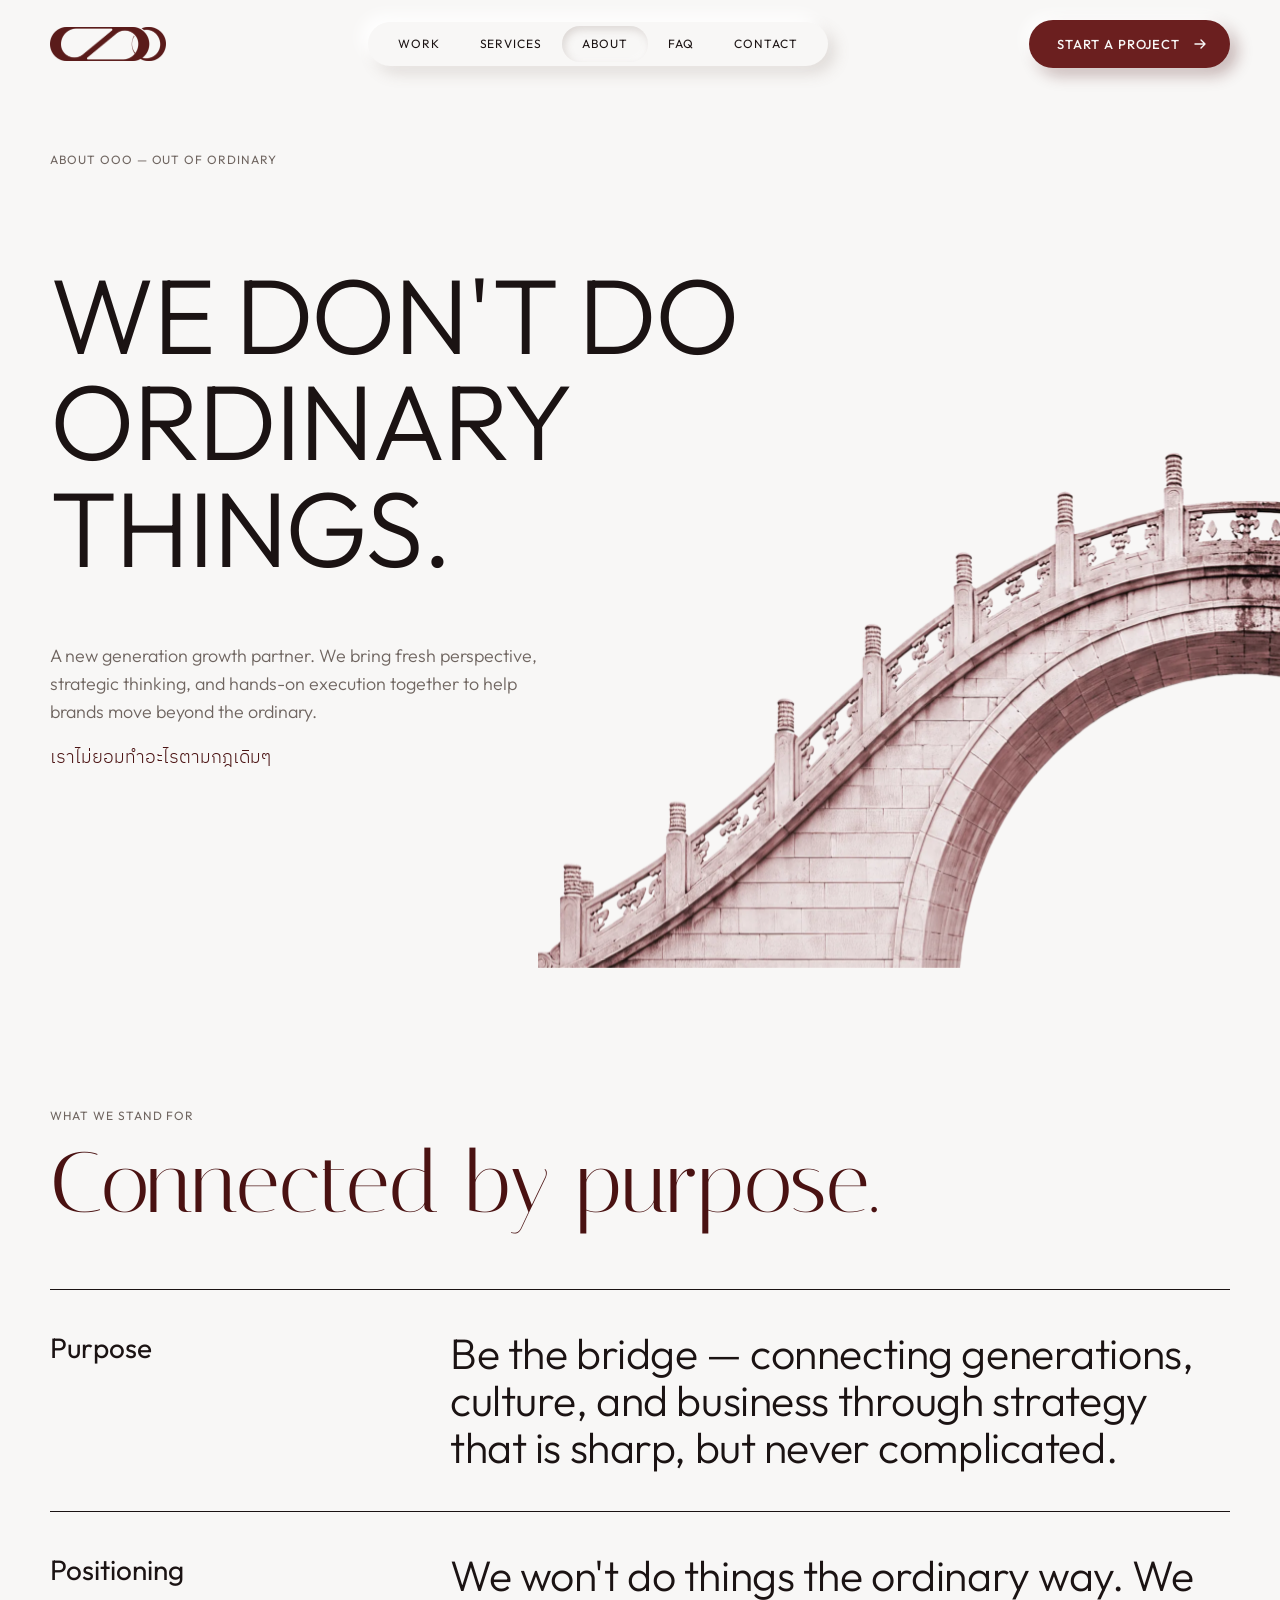
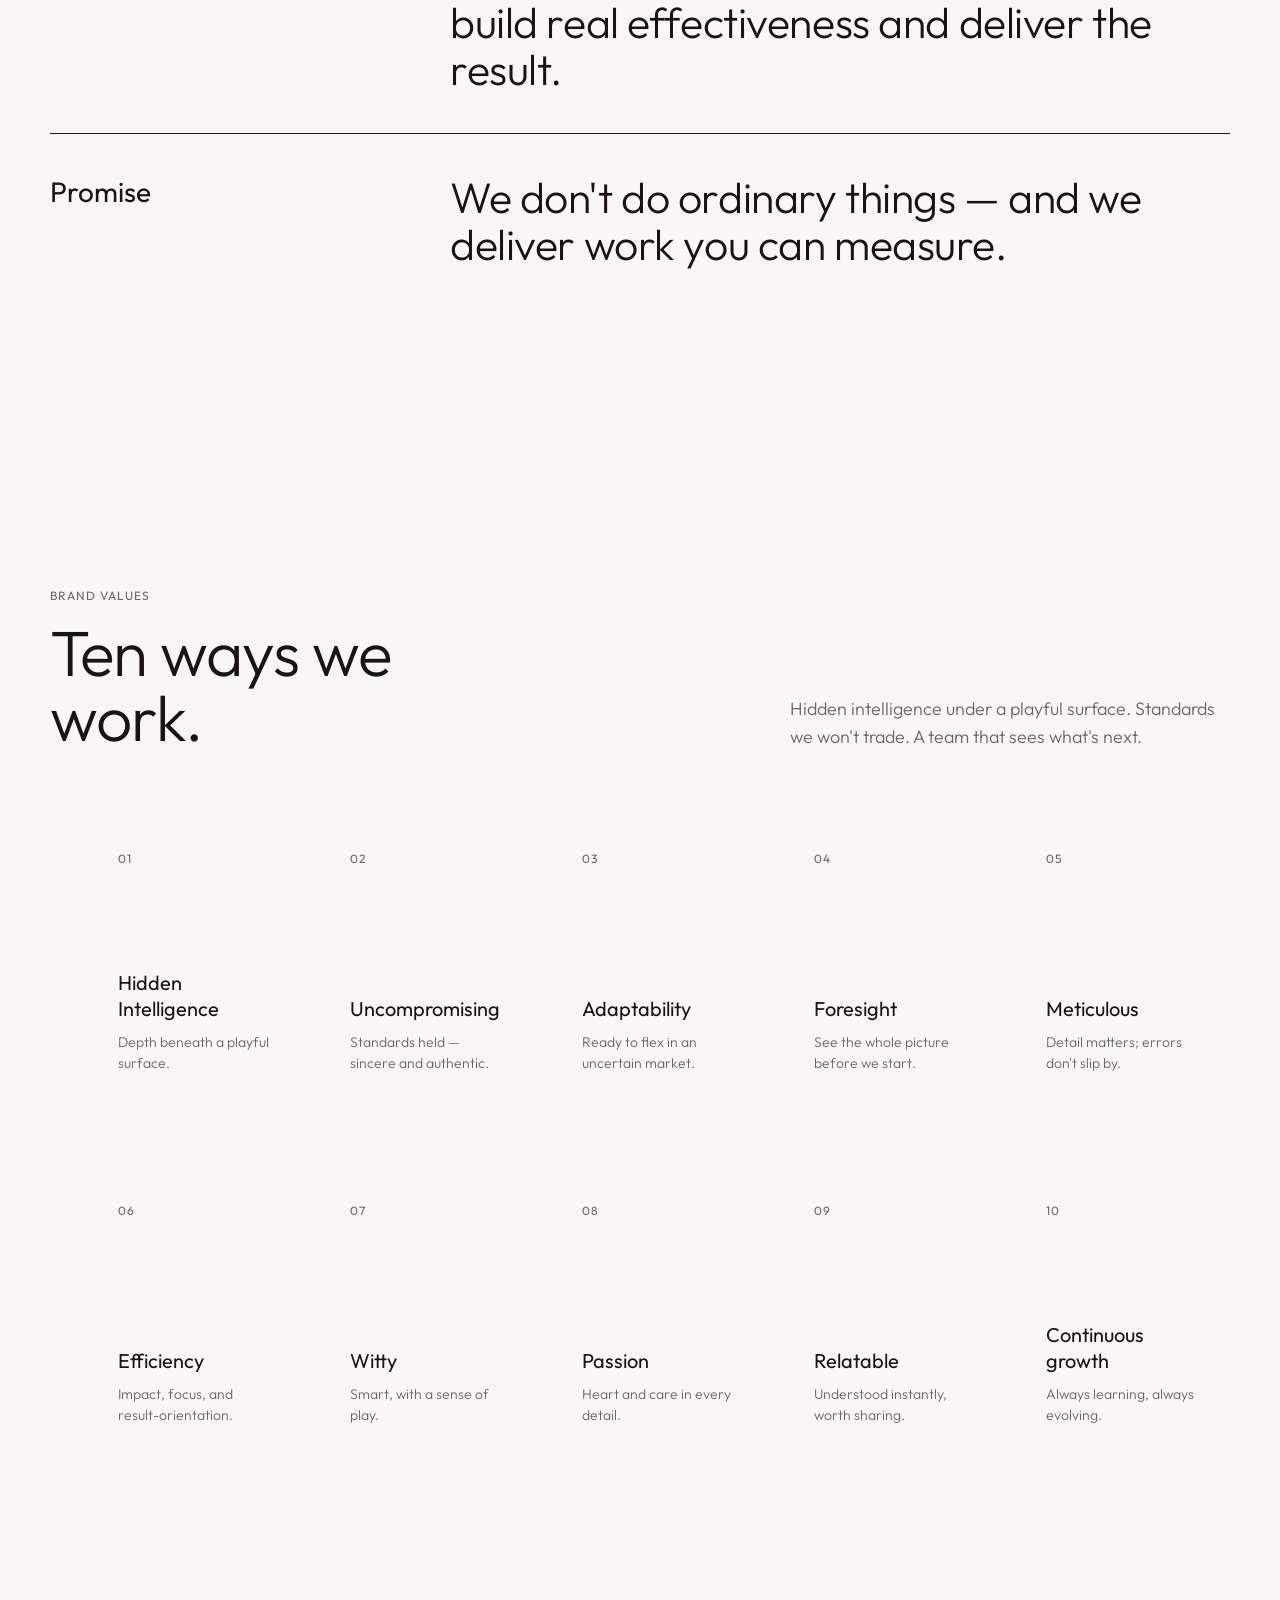
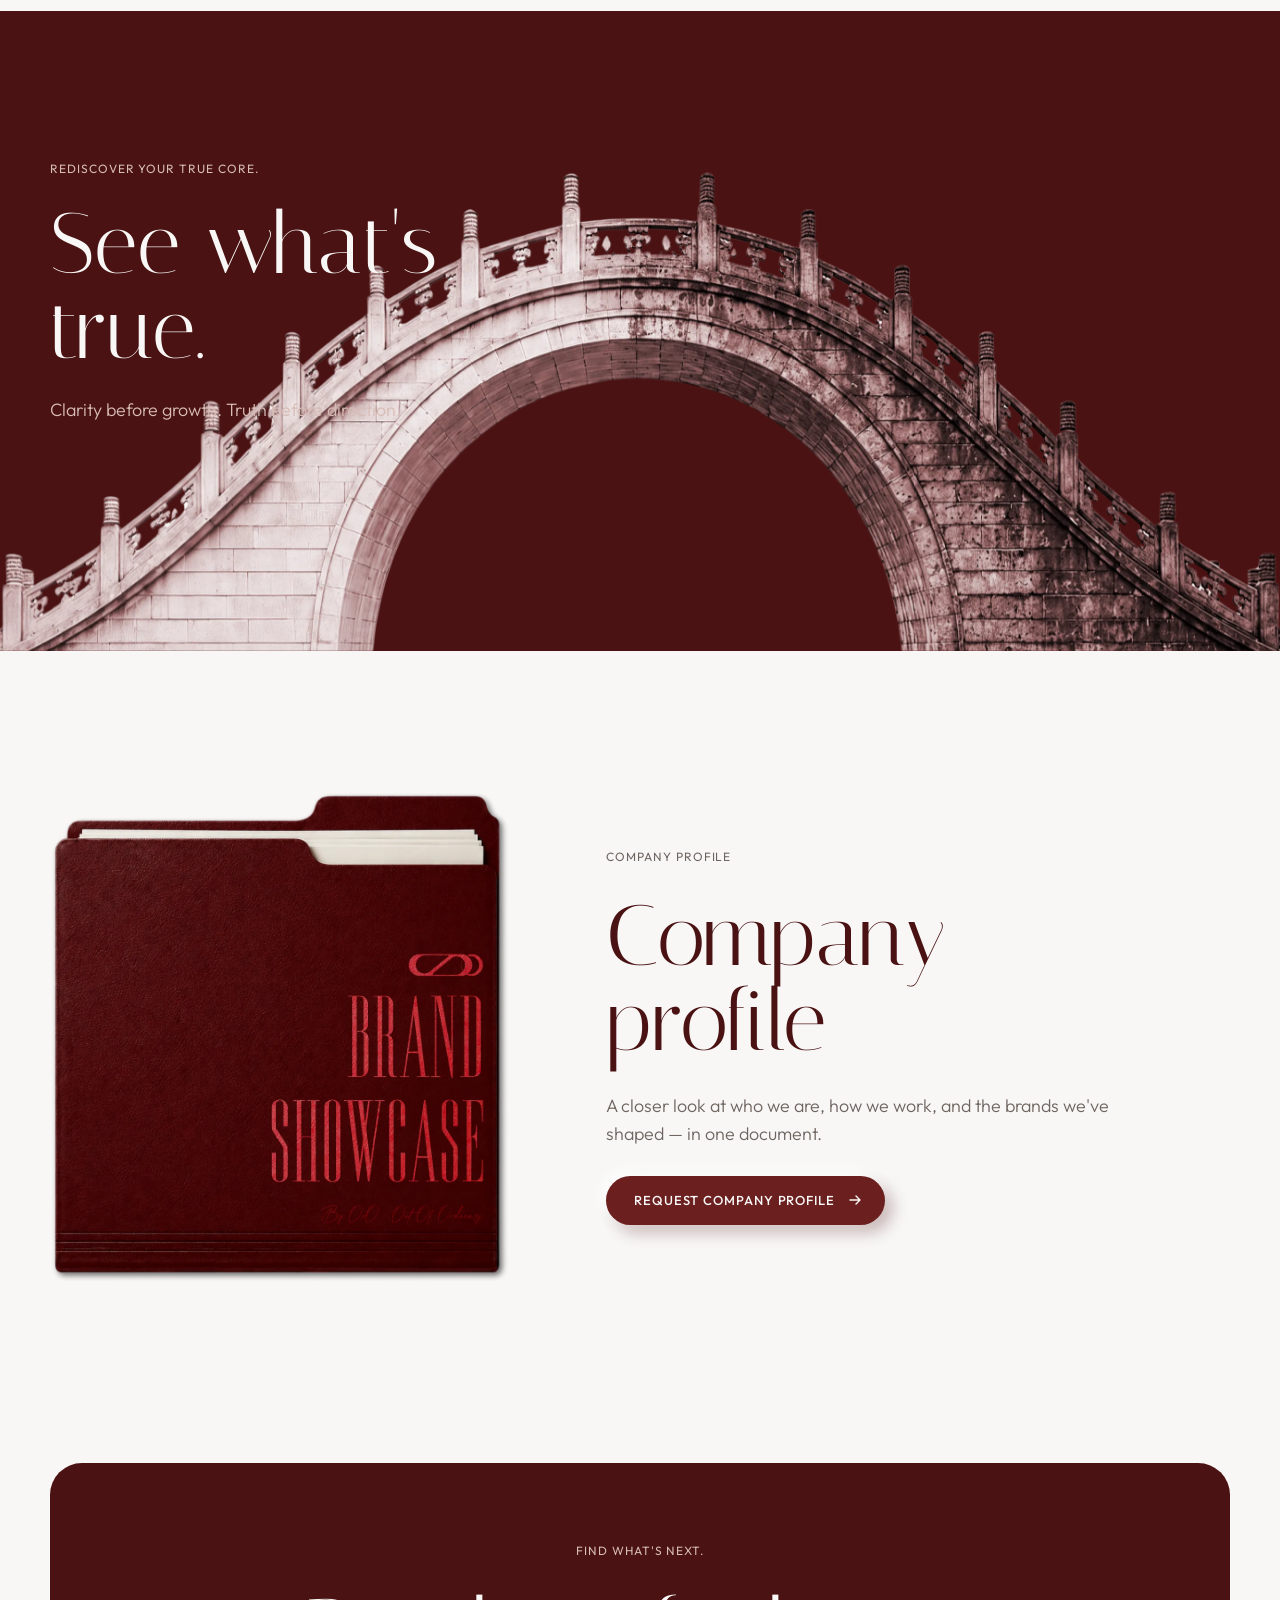
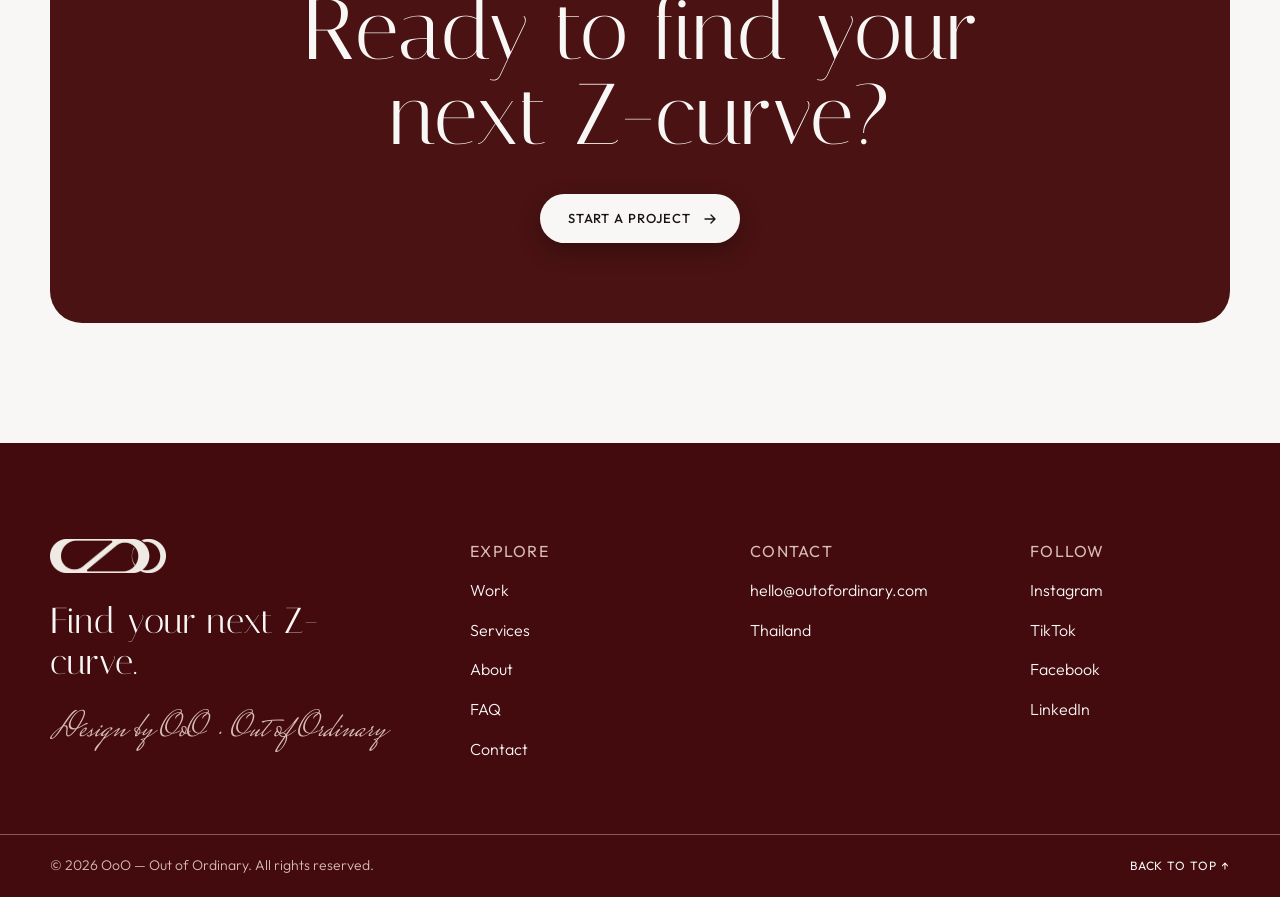
==== about.html @ deac4574 "Add About, FAQ and Contact pages; fix footer wrapping on tablet/mobile Co-Authored-By: Claude Opus 5" ====
<!doctype html>
<html lang="en">
<head>
  <meta charset="utf-8">
  <meta name="viewport" content="width=device-width, initial-scale=1">
  <title>About — OoO · Out of Ordinary</title>
  <meta name="description" content="OoO — Out of Ordinary is a new generation growth partner. Our purpose, positioning, promise and the ten values behind how we work.">
  <link rel="icon" type="image/png" href="assets/img/favicon.png">
  <link rel="preconnect" href="https://fonts.googleapis.com">
  <link rel="preconnect" href="https://fonts.gstatic.com" crossorigin>
  <link href="https://fonts.googleapis.com/css2?family=IBM+Plex+Sans+Thai:wght@300;400&family=Italiana&family=Mrs+Saint+Delafield&family=Outfit:wght@300;400;500&display=swap" rel="stylesheet">
  <link rel="stylesheet" href="assets/css/style.css">
  <link rel="stylesheet" href="assets/css/about.css">
</head>
<body id="top">

  <!-- NAV -->
  <header class="nav">
    <div class="container nav__inner">
      <a class="nav__logo" href="index.html" aria-label="OoO — Out of Ordinary, home">
        <img class="logo-dark" src="assets/img/logo-mark.png" alt="OoO" width="116" height="34">
      </a>
      <nav class="nav__links" aria-label="Main">
        <a href="work.html">Work</a>
        <a href="services.html">Services</a>
        <a href="about.html" aria-current="page">About</a>
        <a href="faq.html">FAQ</a>
        <a href="contact.html">Contact</a>
      </nav>
      <a class="btn btn--primary nav__cta" href="contact.html">Start a project
        <svg viewBox="0 0 16 16" fill="none" aria-hidden="true"><path d="M3 8H13M9 12L13 8L9 4" stroke="currentColor" stroke-width="1.4" stroke-linecap="round" stroke-linejoin="round"/></svg>
      </a>
      <button class="nav__toggle" type="button" aria-label="Menu" aria-expanded="false" aria-controls="mobile-menu"><span></span></button>
    </div>
  </header>
  <div class="mobile-menu" id="mobile-menu">
    <a class="mobile-menu__link" href="work.html">Work</a>
    <a class="mobile-menu__link" href="services.html">Services</a>
    <a class="mobile-menu__link" href="about.html" aria-current="page">About</a>
    <a class="mobile-menu__link" href="faq.html">FAQ</a>
    <a class="mobile-menu__link" href="contact.html">Contact</a>
    <a class="btn btn--primary" href="contact.html">Start a project
      <svg viewBox="0 0 16 16" fill="none" aria-hidden="true"><path d="M3 8H13M9 12L13 8L9 4" stroke="currentColor" stroke-width="1.4" stroke-linecap="round" stroke-linejoin="round"/></svg>
    </a>
  </div>

    <main>
    <!-- HERO -->
    <section class="section ab-hero">
      <div class="ab-hero__bridge" aria-hidden="true">
        <img data-reveal="right" style="--d:.3s" src="assets/img/home/bridge-arch.webp" alt="" width="2880" height="1034">
      </div>
      <div class="container ab-hero__inner">
        <p class="label label--muted" data-reveal="fade">About OoO — Out of Ordinary</p>
        <h1 class="ab-hero__title stagger" style="--d:.15s">We don't do<br>ordinary<br>things.</h1>
        <div class="ab-hero__sub" data-reveal="up" style="--d:.5s">
          <p class="body-l muted">A new generation growth partner. We bring fresh perspective, strategic thinking, and hands-on execution together to help brands move beyond the ordinary.</p>
          <p class="thai body-l wine" lang="th">เราไม่ยอมทำอะไรตามกฎเดิมๆ</p>
        </div>
      </div>
    </section>

    <!-- WHAT WE STAND FOR -->
    <section class="section ab-stand">
      <div class="container">
        <div class="ab-stand__head" data-reveal="up">
          <p class="label label--muted">What we stand for</p>
          <h2 class="serif-xl">Connected by purpose.</h2>
        </div>
        <div class="ab-stand__row" data-reveal="up">
          <h3 class="h3">Purpose</h3>
          <p class="ab-stand__text">Be the bridge — connecting generations, culture, and business through strategy that is sharp, but never complicated.</p>
        </div>
        <div class="ab-stand__row" data-reveal="up" style="--d:.1s">
          <h3 class="h3">Positioning</h3>
          <p class="ab-stand__text">We won't do things the ordinary way. We build real effectiveness and deliver the result.</p>
        </div>
        <div class="ab-stand__row" data-reveal="up" style="--d:.2s">
          <h3 class="h3">Promise</h3>
          <p class="ab-stand__text">We don't do ordinary things — and we deliver work you can measure.</p>
        </div>
      </div>
    </section>

    <!-- BRAND VALUES -->
    <section class="section ab-values">
      <div class="container">
        <div class="ab-values__head">
          <div data-reveal="left">
            <p class="label label--muted">Brand values</p>
            <h2 class="h1">Ten ways we<br>work.</h2>
          </div>
          <p class="body-l muted ab-values__lede" data-reveal="up" style="--d:.2s">Hidden intelligence under a playful surface. Standards we won't trade. A team that sees what's next.</p>
        </div>
        <ol class="ab-values__grid">
          <li class="value" data-reveal="up" style="--d:0s"><span class="label label--muted">01</span><span class="value__b"><span class="value__t">Hidden Intelligence</span><span class="body-s muted">Depth beneath a playful surface.</span></span></li>
          <li class="value" data-reveal="up" style="--d:.06s"><span class="label label--muted">02</span><span class="value__b"><span class="value__t">Uncompromising</span><span class="body-s muted">Standards held — sincere and authentic.</span></span></li>
          <li class="value" data-reveal="up" style="--d:.12s"><span class="label label--muted">03</span><span class="value__b"><span class="value__t">Adaptability</span><span class="body-s muted">Ready to flex in an uncertain market.</span></span></li>
          <li class="value" data-reveal="up" style="--d:.18s"><span class="label label--muted">04</span><span class="value__b"><span class="value__t">Foresight</span><span class="body-s muted">See the whole picture before we start.</span></span></li>
          <li class="value" data-reveal="up" style="--d:.24s"><span class="label label--muted">05</span><span class="value__b"><span class="value__t">Meticulous</span><span class="body-s muted">Detail matters; errors don't slip by.</span></span></li>
          <li class="value" data-reveal="up" style="--d:0s"><span class="label label--muted">06</span><span class="value__b"><span class="value__t">Efficiency</span><span class="body-s muted">Impact, focus, and result-orientation.</span></span></li>
          <li class="value" data-reveal="up" style="--d:.06s"><span class="label label--muted">07</span><span class="value__b"><span class="value__t">Witty</span><span class="body-s muted">Smart, with a sense of play.</span></span></li>
          <li class="value" data-reveal="up" style="--d:.12s"><span class="label label--muted">08</span><span class="value__b"><span class="value__t">Passion</span><span class="body-s muted">Heart and care in every detail.</span></span></li>
          <li class="value" data-reveal="up" style="--d:.18s"><span class="label label--muted">09</span><span class="value__b"><span class="value__t">Relatable</span><span class="body-s muted">Understood instantly, worth sharing.</span></span></li>
          <li class="value" data-reveal="up" style="--d:.24s"><span class="label label--muted">10</span><span class="value__b"><span class="value__t">Continuous growth</span><span class="body-s muted">Always learning, always evolving.</span></span></li>
        </ol>
      </div>
    </section>

    <!-- SEE WHAT'S TRUE -->
    <section class="section ab-true">
      <div class="ab-true__bridge" aria-hidden="true">
        <img data-reveal="up" src="assets/img/home/bridge-arch.webp" alt="" width="2880" height="1034" loading="lazy">
      </div>
      <div class="container ab-true__inner" data-reveal="left" style="--d:.2s">
        <p class="label label--rose">Rediscover your true core.</p>
        <h2 class="serif-xl paper">See what's<br>true.</h2>
        <p class="body-l rose ab-true__lede">Clarity before growth. Truth before direction.</p>
      </div>
    </section>

    <!-- COMPANY PROFILE -->
    <section class="section ab-profile">
      <div class="container ab-profile__inner">
        <img class="ab-profile__book" data-reveal="left" src="assets/img/about/company-profile-book.webp" alt="OoO company profile book — Brand Showcase" width="1036" height="1107" loading="lazy">
        <div class="ab-profile__text" data-reveal="up" style="--d:.2s">
          <p class="label label--muted">Company profile</p>
          <h2 class="serif-xl">Company<br>profile</h2>
          <p class="body-l muted ab-profile__lede">A closer look at who we are, how we work, and the brands we've shaped — in one document.</p>
          <a class="btn btn--primary" href="contact.html">Request company profile
            <svg viewBox="0 0 16 16" fill="none" aria-hidden="true"><path d="M3 8H13M9 12L13 8L9 4" stroke="currentColor" stroke-width="1.4" stroke-linecap="round" stroke-linejoin="round"/></svg>
          </a>
        </div>
      </div>
    </section>

    <!-- CTA -->
    <section class="section ab-cta">
      <div class="container">
        <div class="ab-cta__card" data-reveal="scale">
          <p class="label label--rose">Find what's next.</p>
          <h2 class="serif-xl paper ab-cta__title">Ready to find your<br>next Z-curve?</h2>
          <a class="btn btn--light" href="contact.html">Start a project
            <svg viewBox="0 0 16 16" fill="none" aria-hidden="true"><path d="M3 8H13M9 12L13 8L9 4" stroke="currentColor" stroke-width="1.4" stroke-linecap="round" stroke-linejoin="round"/></svg>
          </a>
        </div>
      </div>
    </section>
  </main>

  <!-- FOOTER -->
  <footer class="footer">
    <div class="container footer__top">
      <div class="footer__brand">
        <img src="assets/img/logo-mark-light.png" alt="OoO" width="116" height="34">
        <p class="serif-sm">Find your next Z-curve.</p>
        <p class="script rose">Design by OoO · Out of Ordinary</p>
      </div>
      <div class="footer__col">
        <p class="label label--rose">Explore</p>
        <a href="work.html">Work</a>
        <a href="services.html">Services</a>
        <a href="about.html">About</a>
        <a href="faq.html">FAQ</a>
        <a href="contact.html">Contact</a>
      </div>
      <div class="footer__col">
        <p class="label label--rose">Contact</p>
        <a href="mailto:hello@outofordinary.com">hello@outofordinary.com</a>
        <p>Thailand</p>
      </div>
      <div class="footer__col">
        <p class="label label--rose">Follow</p>
        <a href="#" rel="noopener">Instagram</a>
        <a href="#" rel="noopener">TikTok</a>
        <a href="#" rel="noopener">Facebook</a>
        <a href="#" rel="noopener">LinkedIn</a>
      </div>
    </div>
    <div class="footer__bar">
      <div class="container">
        <p>© <span data-year>2026</span> OoO — Out of Ordinary. All rights reserved.</p>
        <a class="label" href="#top">Back to top ↑</a>
      </div>
    </div>
  </footer>

  <script src="assets/js/main.js" defer></script>
</body>
</html>
---- assets/css/style.css ----
/* ==========================================================================
   OoO — Out of Ordinary · shared styles
   Tokens mirror the Figma file (Foundations — Color & Type)
   ========================================================================== */

:root {
  --paper: #f8f7f6;
  --surface: #f8f7f6;
  --ink: #1b1313;
  --wine: #4a1212;
  --burgundy: #6b1f1f;
  --cocoa: #3b2420;
  --rose: #d8bcb6;
  --blue: #a9bcd4;
  --line: #ddd8d2;
  --muted: #6f6560;
  --navy: #2f3b5a;
  --footer: #430b0e;

  --f-sans: "Outfit", "IBM Plex Sans Thai", system-ui, sans-serif;
  --f-serif: "Italiana", "Outfit", serif;
  --f-script: "Mrs Saint Delafield", cursive;
  --f-thai: "IBM Plex Sans Thai", "Outfit", sans-serif;

  --gutter: clamp(20px, 3.9vw, 56px);
  --max: 1440px;

  /* Neumorphic effects (Figma effect styles Neu/*) */
  --neu-raised: -12px -12px 30px #fff, 12px 12px 30px rgba(110, 87, 79, .15);
  --neu-raised-sm: -7px -7px 16px #fff, 7px 7px 16px rgba(110, 87, 79, .18);
  --neu-raised-wine: -5px -5px 14px rgba(255, 255, 255, .9), 7px 7px 16px rgba(74, 18, 18, .3);
  --neu-sunken: inset 3px 4px 9px rgba(110, 87, 79, .22), inset -3px -3px 6px rgba(255, 255, 255, .55);
  --neu-sunken-deep: inset 5px 5px 10px rgba(110, 87, 79, .26), inset -4px -4px 8px #fff;
  --card-shadow: 0 10px 28px rgba(27, 19, 19, .14);

  --ease-out: cubic-bezier(.22, .61, .36, 1);
  --ease-soft: cubic-bezier(.5, 0, .5, 1);
}

*, *::before, *::after { box-sizing: border-box; }
html { -webkit-text-size-adjust: 100%; scroll-behavior: smooth; }
body {
  margin: 0;
  background: var(--paper);
  color: var(--ink);
  font-family: var(--f-sans);
  font-weight: 300;
  font-size: 16px;
  line-height: 1.6;
  -webkit-font-smoothing: antialiased;
  overflow-x: hidden;
}
img { display: block; max-width: 100%; height: auto; }
a { color: inherit; text-decoration: none; }
button { font: inherit; color: inherit; background: none; border: 0; padding: 0; cursor: pointer; }
p, h1, h2, h3, h4 { margin: 0; font-weight: inherit; }
ul { margin: 0; padding: 0; list-style: none; }
:focus-visible { outline: 2px solid var(--burgundy); outline-offset: 3px; border-radius: 6px; }

.sr-only { position: absolute; width: 1px; height: 1px; overflow: hidden; clip: rect(0 0 0 0); white-space: nowrap; }

/* ---------- Layout ---------- */
.container { width: 100%; max-width: var(--max); margin-inline: auto; padding-inline: var(--gutter); }
.section { position: relative; overflow: hidden; }

/* ---------- Type (Figma text styles) ---------- */
.label { font: 400 12px/1.3 var(--f-sans); letter-spacing: .08em; text-transform: uppercase; }
.label--muted { color: var(--muted); }
.label--rose { color: var(--rose); }
.h1 { font: 300 clamp(44px, 5vw, 72px)/1.02 var(--f-sans); letter-spacing: -.015em; }
.h2 { font: 300 clamp(36px, 3.4vw, 48px)/1.1 var(--f-sans); letter-spacing: -.01em; }
.h2-xl { font: 300 clamp(36px, 3.9vw, 56px)/1.02 var(--f-sans); letter-spacing: -.015em; }
.h3 { font: 400 clamp(22px, 2vw, 28px)/1.25 var(--f-sans); }
.serif { font-family: var(--f-serif); font-weight: 400; }
.serif-title { font: 400 clamp(44px, 4.45vw, 64px)/1.05 var(--f-serif); color: var(--wine); }
.serif-xl { font: 400 clamp(56px, 6.7vw, 96px)/1 var(--f-serif); color: var(--wine); }
.serif-sm { font: 400 36px/1.15 var(--f-serif); }
.body-l { font-size: clamp(17px, 1.4vw, 20px); line-height: 1.55; }
.body-m { font-size: 16px; line-height: 1.6; }
.body-s { font-size: 14px; line-height: 1.55; }
.script { font: 400 clamp(32px, 2.8vw, 40px)/1.1 var(--f-script); }
.thai { font-family: var(--f-thai); font-weight: 300; line-height: 1.5; }
.muted { color: var(--muted); }
.ink { color: var(--ink); }
.paper { color: var(--paper); }
.rose { color: var(--rose); }
.wine { color: var(--wine); }
.burgundy { color: var(--burgundy); }
.upper { text-transform: uppercase; }

/* ---------- Buttons ----------
   Default raised · hover sinks in · press sinks deeper (Figma State=Hover/Pressed) */
.btn {
  --btn-bg: var(--surface);
  --btn-fg: var(--ink);
  --btn-shadow: var(--neu-raised-sm);
  --btn-shadow-hover: var(--neu-sunken);
  --btn-shadow-press: var(--neu-sunken-deep);
  display: inline-flex; align-items: center; gap: 12px;
  padding: 16px 22px 16px 28px;
  border-radius: 100px;
  background: var(--btn-bg);
  color: var(--btn-fg);
  box-shadow: var(--btn-shadow);
  font: 500 13px/1.3 var(--f-sans);
  letter-spacing: .07em;
  text-transform: uppercase;
  white-space: nowrap;
  transition: box-shadow .22s var(--ease-out), background-color .22s var(--ease-out), transform .22s var(--ease-out);
}
.btn svg { width: 16px; height: 16px; flex: none; transition: transform .25s var(--ease-out); }
.btn:hover { box-shadow: var(--btn-shadow-hover); }
.btn:hover svg { transform: translateX(3px); }
.btn:active { box-shadow: var(--btn-shadow-press); transform: scale(.985); }

.btn--primary {
  --btn-bg: var(--burgundy); --btn-fg: var(--paper);
  --btn-shadow: var(--neu-raised-wine);
  --btn-shadow-hover: inset 3px 4px 10px rgba(0, 0, 0, .3), inset -2px -2px 6px rgba(255, 255, 255, .1);
  --btn-shadow-press: inset 4px 6px 14px rgba(0, 0, 0, .45), inset -3px -3px 8px rgba(255, 255, 255, .18);
}
.btn--primary:hover { background: #5c1a1a; }
.btn--primary:active { background: #541717; }
.btn--light { --btn-bg: var(--paper); --btn-shadow: 0 8px 22px rgba(0, 0, 0, .28); }
.btn--glass {
  --btn-bg: rgba(255, 255, 255, .14); --btn-fg: #f7f7f5;
  --btn-shadow: none;
  --btn-shadow-hover: inset 3px 4px 10px rgba(0, 0, 0, .38), inset -2px -2px 6px rgba(255, 255, 255, .12);
  --btn-shadow-press: inset 4px 6px 14px rgba(0, 0, 0, .55), inset -2px -2px 6px rgba(255, 255, 255, .08);
  border: 1px solid #f7f7f5;
  padding: 15px 21px 15px 27px;
  -webkit-backdrop-filter: blur(6px); backdrop-filter: blur(6px);
}
.btn--glass:hover { background: rgba(255, 255, 255, .06); }
.btn--glass:active { background: rgba(255, 255, 255, .02); }

.icon-btn {
  width: 52px; height: 52px; border-radius: 50%;
  display: inline-grid; place-items: center;
  background: var(--surface); box-shadow: var(--neu-raised-sm);
  transition: box-shadow .22s var(--ease-out), transform .22s var(--ease-out);
}
.icon-btn svg { width: 16px; height: 16px; }
.icon-btn:hover { box-shadow: var(--neu-sunken); }
.icon-btn:active { box-shadow: var(--neu-sunken-deep); transform: scale(.97); }

/* ---------- Nav ---------- */
.nav {
  position: absolute; inset: 0 0 auto 0; z-index: 50;
  height: 88px;
}
.nav__inner { height: 100%; display: flex; align-items: center; justify-content: space-between; gap: 24px; }
.nav__logo img { width: 116px; height: auto; }
.nav__links {
  display: flex; align-items: center;
  padding: 4px 10px; border-radius: 999px;
  background: var(--surface); box-shadow: var(--neu-raised-sm);
}
.nav__links a {
  padding: 10px 20px; border-radius: 100px;
  font: 400 12px/1.3 var(--f-sans); letter-spacing: .08em; text-transform: uppercase;
  transition: box-shadow .18s var(--ease-out), background-color .18s var(--ease-out);
}
.nav__links a:hover { background: rgba(110, 87, 79, .07); box-shadow: inset 2px 3px 8px rgba(110, 87, 79, .28), inset -2px -2px 6px rgba(255, 255, 255, .9); }
.nav__links a:active { background: rgba(110, 87, 79, .12); box-shadow: inset 3px 5px 12px rgba(110, 87, 79, .42), inset -2px -2px 6px rgba(255, 255, 255, .7); }
.nav__links a[aria-current="page"] { box-shadow: inset 2px 3px 8px rgba(110, 87, 79, .22), inset -2px -2px 6px rgba(255, 255, 255, .9); }
.nav__toggle { display: none; }
.nav--light .nav__logo .logo-dark { display: none; }
.nav__logo .logo-light { display: none; }
.nav--light .nav__logo .logo-light { display: block; }

.mobile-menu { display: none; }

@media (max-width: 980px) {
  .nav { height: 72px; }
  .nav__links, .nav__cta { display: none; }
  .nav__logo img { width: 96px; }
  .nav__toggle {
    display: inline-grid; place-items: center; width: 48px; height: 48px; border-radius: 50%;
    background: var(--surface); box-shadow: var(--neu-raised-sm);
  }
  .nav__toggle span, .nav__toggle span::before, .nav__toggle span::after {
    display: block; width: 18px; height: 1.4px; background: var(--ink); position: relative; transition: transform .3s var(--ease-out), opacity .2s;
  }
  .nav__toggle span::before, .nav__toggle span::after { content: ""; position: absolute; left: 0; }
  .nav__toggle span::before { top: -6px; }
  .nav__toggle span::after { top: 6px; }
  body.menu-open .nav__toggle span { background: transparent; }
  body.menu-open .nav__toggle span::before { transform: translateY(6px) rotate(45deg); }
  body.menu-open .nav__toggle span::after { transform: translateY(-6px) rotate(-45deg); }

  .mobile-menu {
    display: flex; flex-direction: column; justify-content: center; gap: 8px;
    position: fixed; inset: 0; z-index: 40; padding: 96px var(--gutter) 48px;
    background: var(--paper);
    opacity: 0; visibility: hidden; transition: opacity .35s var(--ease-out), visibility .35s;
  }
  .mobile-menu a.mobile-menu__link { font: 400 44px/1.25 var(--f-serif); color: var(--wine); }
  .mobile-menu .btn { margin-top: 28px; align-self: flex-start; }
  body.menu-open .mobile-menu { opacity: 1; visibility: visible; }
  body.menu-open { overflow: hidden; }
  body.menu-open .nav { position: fixed; }
  body.menu-open .nav--light .nav__logo .logo-dark { display: block; }
  body.menu-open .nav--light .nav__logo .logo-light { display: none; }
}

/* ---------- Footer ---------- */
.footer { background: var(--footer); color: var(--paper); }
.footer__top { display: flex; gap: 80px; padding-top: 96px; padding-bottom: 72px; }
.footer__brand { flex: 1; display: flex; flex-direction: column; gap: 28px; }
.footer__brand img { width: 116px; }
.footer__col { width: 200px; display: flex; flex-direction: column; gap: 14px; }
.footer__col a, .footer__col p { font-size: 16px; line-height: 1.6; }
.footer__col a { transition: color .2s; }
.footer__col a:hover { color: var(--rose); }
.footer__bar { border-top: 1px solid #8e5558; }
.footer__bar .container { display: flex; justify-content: space-between; align-items: center; gap: 16px; padding-block: 20px; }
.footer__bar p { font-size: 14px; line-height: 1.55; color: var(--rose); }
.footer__bar a:hover { color: var(--rose); }
@media (max-width: 1200px) {
  .footer__top { flex-wrap: wrap; gap: 40px; padding-top: 72px; padding-bottom: 56px; }
  .footer__brand { flex-basis: 100%; }
  .footer__col { width: auto; min-width: 140px; flex: 1; }
}
@media (max-width: 560px) {
  .footer__brand .serif-sm { font-size: 30px; }
  .footer__col:nth-child(3) { order: -1; flex-basis: 100%; }
  .footer__bar .container { flex-direction: column; align-items: flex-start; }
}

/* ---------- Marquee ---------- */
.marquee { position: relative; overflow: hidden; height: 56px; }
.marquee__track { display: flex; width: max-content; height: 100%; animation: marquee 32s linear infinite; }
.marquee:hover .marquee__track { animation-play-state: paused; }
.marquee__group { display: flex; align-items: center; gap: 120px; padding-right: 120px; flex: none; }
.marquee__group img { flex: none; transition: transform .3s var(--ease-out); }
.marquee__group img:hover { transform: scale(1.06); }
.marquee::before, .marquee::after {
  content: ""; position: absolute; top: 0; bottom: 0; width: 120px; z-index: 1; pointer-events: none;
}
.marquee::before { left: 0; background: linear-gradient(90deg, var(--paper), rgba(248, 247, 246, 0)); }
.marquee::after { right: 0; background: linear-gradient(270deg, var(--paper), rgba(248, 247, 246, 0)); }
@keyframes marquee { to { transform: translateX(-50%); } }
@media (max-width: 680px) {
  .marquee { height: 40px; }
  .marquee__group { gap: 64px; padding-right: 64px; }
  .marquee__group img { zoom: .72; }
  .marquee::before, .marquee::after { width: 56px; }
}

/* ---------- FAQ accordion (shared) ---------- */
.faq { border-top: 1px solid var(--line); }
.faq__item { border-bottom: 1px solid var(--line); }
.faq__q {
  width: 100%; display: flex; align-items: center; justify-content: space-between; gap: 24px;
  padding: 28px 0; text-align: left;
  font: 400 clamp(18px, 1.6vw, 22px)/1.35 var(--f-sans);
}
.faq__icon { position: relative; width: 16px; height: 16px; flex: none; }
.faq__icon::before, .faq__icon::after {
  content: ""; position: absolute; left: 50%; top: 50%; width: 14px; height: 1.4px; background: currentColor;
  transform: translate(-50%, -50%); transition: transform .35s var(--ease-out);
}
.faq__icon::after { transform: translate(-50%, -50%) rotate(90deg); }
.faq__item.is-open .faq__icon::after { transform: translate(-50%, -50%) rotate(0deg); }
.faq__a { display: grid; grid-template-rows: 0fr; transition: grid-template-rows .45s var(--ease-out); }
.faq__a > div { overflow: hidden; }
.faq__a p { padding-bottom: 28px; max-width: 760px; color: var(--muted); }
.faq__item.is-open .faq__a { grid-template-rows: 1fr; }

/* ---------- Scroll reveal ----------
   Each section plays once when it enters the viewport.
   fade-up +36px · 0.85s ease-out (web motion spec from the Figma timeline) */
.js [data-reveal] { opacity: 0; transition: opacity .85s var(--ease-out), transform .85s var(--ease-out); transition-delay: var(--d, 0s); will-change: opacity, transform; }
.js [data-reveal="up"] { transform: translateY(36px); }
.js [data-reveal="down"] { transform: translateY(-36px); }
.js [data-reveal="left"] { transform: translateX(-80px); }
.js [data-reveal="right"] { transform: translateX(120px); }
.js [data-reveal="zoom"] { transform: scale(1.08); }
.js [data-reveal="scale"] { transform: scale(.94); }
.js [data-reveal="fade"] { transform: none; }
.js [data-reveal="drop"] { transform: translateY(-60px) rotate(var(--rot-from, 0deg)); }
.js [data-reveal].is-in { opacity: 1; transform: none; }
.js [data-reveal="drop"].is-in { transform: rotate(var(--rot, 0deg)); }

/* Hero headline: words rise one by one (TextStagger in Figma) */
.js .stagger .w { display: inline-block; opacity: 0; transform: translateY(.5em); transition: opacity .7s var(--ease-out), transform .7s var(--ease-out); transition-delay: calc(var(--i) * 60ms + var(--d, 0s)); }
.js .stagger.is-in .w { opacity: 1; transform: none; }

@media (prefers-reduced-motion: reduce) {
  html { scroll-behavior: auto; }
  .js [data-reveal], .js .stagger .w { opacity: 1 !important; transform: none !important; transition: none !important; }
  .marquee__track { animation: none; }
}

/* ---------- Toast ---------- */
.toast {
  position: fixed; left: 50%; bottom: 32px; z-index: 100;
  transform: translate(-50%, 20px); opacity: 0; pointer-events: none;
  display: flex; align-items: center; gap: 12px;
  padding: 16px 24px; border-radius: 100px;
  background: var(--ink); color: var(--paper); box-shadow: 0 14px 40px rgba(27, 19, 19, .25);
  transition: opacity .35s var(--ease-out), transform .35s var(--ease-out);
}
.toast.is-show { opacity: 1; transform: translate(-50%, 0); }
---- assets/css/about.css ----
/* 08 — About */

/* ---------- Hero ---------- */
.ab-hero { min-height: 968px; padding: 152px 0 64px; }
.ab-hero__inner { position: relative; z-index: 1; display: flex; flex-direction: column; }
.ab-hero__title {
  margin-top: 94px;
  font: 300 clamp(52px, 8.34vw, 120px)/1 var(--f-sans);
  letter-spacing: -.02em; text-transform: uppercase;
}
.ab-hero__sub { margin-top: 60px; width: 520px; max-width: 100%; display: flex; flex-direction: column; gap: 20px; }
.ab-hero__bridge {
  position: absolute; right: 0; bottom: 0;
  width: 57.99%; aspect-ratio: 835 / 682; overflow: hidden; pointer-events: none;
}
.ab-hero__bridge img { position: absolute; left: -1.36%; bottom: 0; width: 193.88%; max-width: none; height: auto; }

/* ---------- What we stand for ---------- */
.ab-stand { padding: 140px 0; }
.ab-stand__head { display: flex; flex-direction: column; gap: 16px; padding-bottom: 64px; }
.ab-stand__row { display: flex; gap: 80px; padding: 40px 0; border-top: 1px solid var(--ink); }
.ab-stand__row .h3 { flex: none; width: 320px; font-size: 28px; }
.ab-stand__text { flex: 1; min-width: 0; font: 300 clamp(26px, 3.34vw, 48px)/1.1 var(--f-sans); letter-spacing: -.01em; }

/* ---------- Brand values ---------- */
.ab-values { padding: 140px 0; }
.ab-values__head { display: flex; align-items: flex-end; justify-content: space-between; gap: 48px; margin-bottom: 72px; }
.ab-values__head > div { display: flex; flex-direction: column; gap: 16px; }
.ab-values__lede { width: 440px; max-width: 100%; }
.ab-values__grid { display: grid; grid-template-columns: repeat(5, minmax(0, 1fr)); gap: 72px 20px; }
.value {
  height: 280px; padding: 28px; border-radius: 24px;
  display: flex; flex-direction: column; justify-content: space-between;
  background: var(--paper);
  transition: box-shadow .35s var(--ease-out), transform .85s var(--ease-out), opacity .85s var(--ease-out) !important;
}
.value:hover { box-shadow: var(--neu-raised-sm); }
.value__b { display: flex; flex-direction: column; gap: 10px; }
.value__t { font: 400 20px/1.3 var(--f-sans); color: var(--ink); }

/* ---------- See what's true ---------- */
.ab-true { background: var(--wine); min-height: 640px; padding: 150px 0 120px; }
.ab-true__bridge { position: absolute; left: 0; right: 0; bottom: 0; height: 100%; overflow: hidden; pointer-events: none; }
.ab-true__bridge img { position: absolute; left: -2.08%; bottom: 0; width: 104.17%; max-width: none; height: auto; }
.ab-true__inner { position: relative; z-index: 1; display: flex; flex-direction: column; gap: 24px; }
.ab-true__inner .serif-xl { line-height: 1; }
.ab-true__lede { width: 420px; max-width: 100%; }

/* ---------- Company profile ---------- */
.ab-profile { padding: 140px 0; }
.ab-profile__inner { display: flex; align-items: center; gap: 96px; }
.ab-profile__book { flex: none; width: 460px; height: 492px; object-fit: cover; }
.ab-profile__text { flex: 1; min-width: 0; display: flex; flex-direction: column; align-items: flex-start; gap: 28px; }
.ab-profile__text .serif-xl { line-height: 1; }
.ab-profile__lede { width: 520px; max-width: 100%; }

/* ---------- CTA ---------- */
.ab-cta { padding: 40px 0 120px; }
.ab-cta__card {
  display: flex; flex-direction: column; align-items: center; gap: 28px;
  padding: 80px; border-radius: 32px; background: var(--wine); text-align: center;
}
.ab-cta__title { line-height: 1; }
.ab-cta__card .btn { margin-top: 8px; }

/* ---------- Responsive ---------- */
@media (max-width: 1200px) {
  .ab-values__grid { grid-template-columns: repeat(2, minmax(0, 1fr)); gap: 20px; }
  .value { height: auto; min-height: 200px; gap: 40px; box-shadow: var(--neu-raised-sm); }
  .ab-profile__inner { gap: 56px; }
  .ab-profile__book { width: 38%; height: auto; }
}

@media (max-width: 980px) {
  .ab-hero { min-height: 0; padding: 120px 0 0; display: flex; flex-direction: column; }
  .ab-hero__bridge { order: 2; }
  .ab-hero__title { margin-top: 56px; }
  .ab-hero__sub { margin-top: 40px; }
  .ab-hero__bridge { position: relative; width: 100%; margin-top: 24px; margin-left: auto; aspect-ratio: 835 / 560; }

  .ab-stand, .ab-values, .ab-profile { padding: 96px 0; }
  .ab-stand__row { flex-direction: column; gap: 12px; padding: 28px 0; }
  .ab-stand__row .h3 { width: auto; font-size: 22px; }

  .ab-values__head { flex-direction: column; align-items: flex-start; gap: 24px; margin-bottom: 48px; }
  .ab-values__grid { grid-template-columns: repeat(2, minmax(0, 1fr)); }
  .value { height: auto; min-height: 200px; gap: 40px; padding: 24px; box-shadow: var(--neu-raised-sm); }

  .ab-true { min-height: 0; padding: 96px 0 0; display: flex; flex-direction: column; }
  .ab-true__bridge { order: 2; }
  .ab-true__bridge { position: relative; height: auto; aspect-ratio: 1440 / 539; margin-top: 16px; }

  .ab-profile__inner { flex-direction: column; align-items: flex-start; gap: 48px; }
  .ab-profile__book { width: min(460px, 100%); }
  .ab-profile__text { width: 100%; }

  .ab-cta { padding: 24px 0 96px; }
  .ab-cta__card { padding: 64px 32px; }
}

@media (max-width: 560px) {
  .ab-hero__title { font-size: clamp(40px, 12vw, 52px); }
  .ab-values__grid { grid-template-columns: minmax(0, 1fr); gap: 16px; }
  .value { min-height: 0; }
  .ab-true .serif-xl, .ab-profile .serif-xl { font-size: 56px; }
  .ab-cta__title { font-size: 44px; }
  .ab-cta__title br { display: none; }
  .ab-cta__card { padding: 56px 20px; }
}
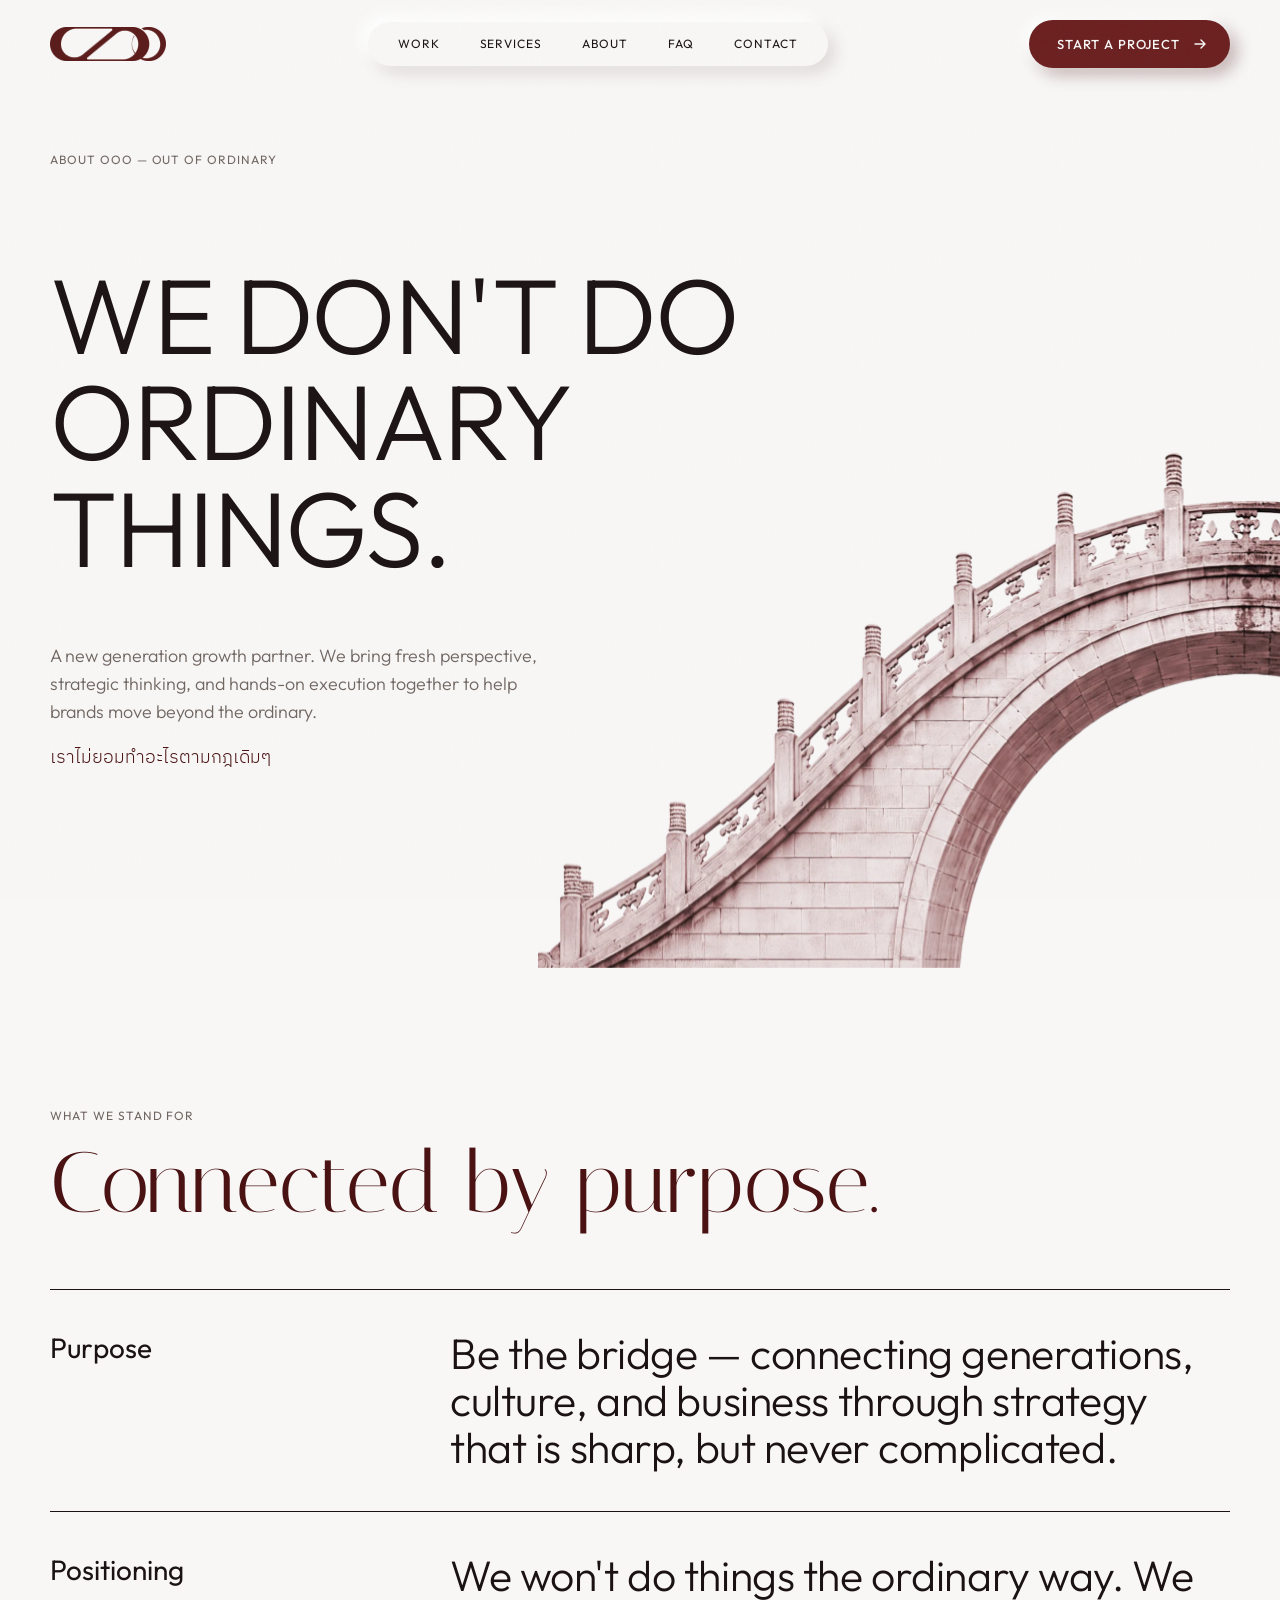
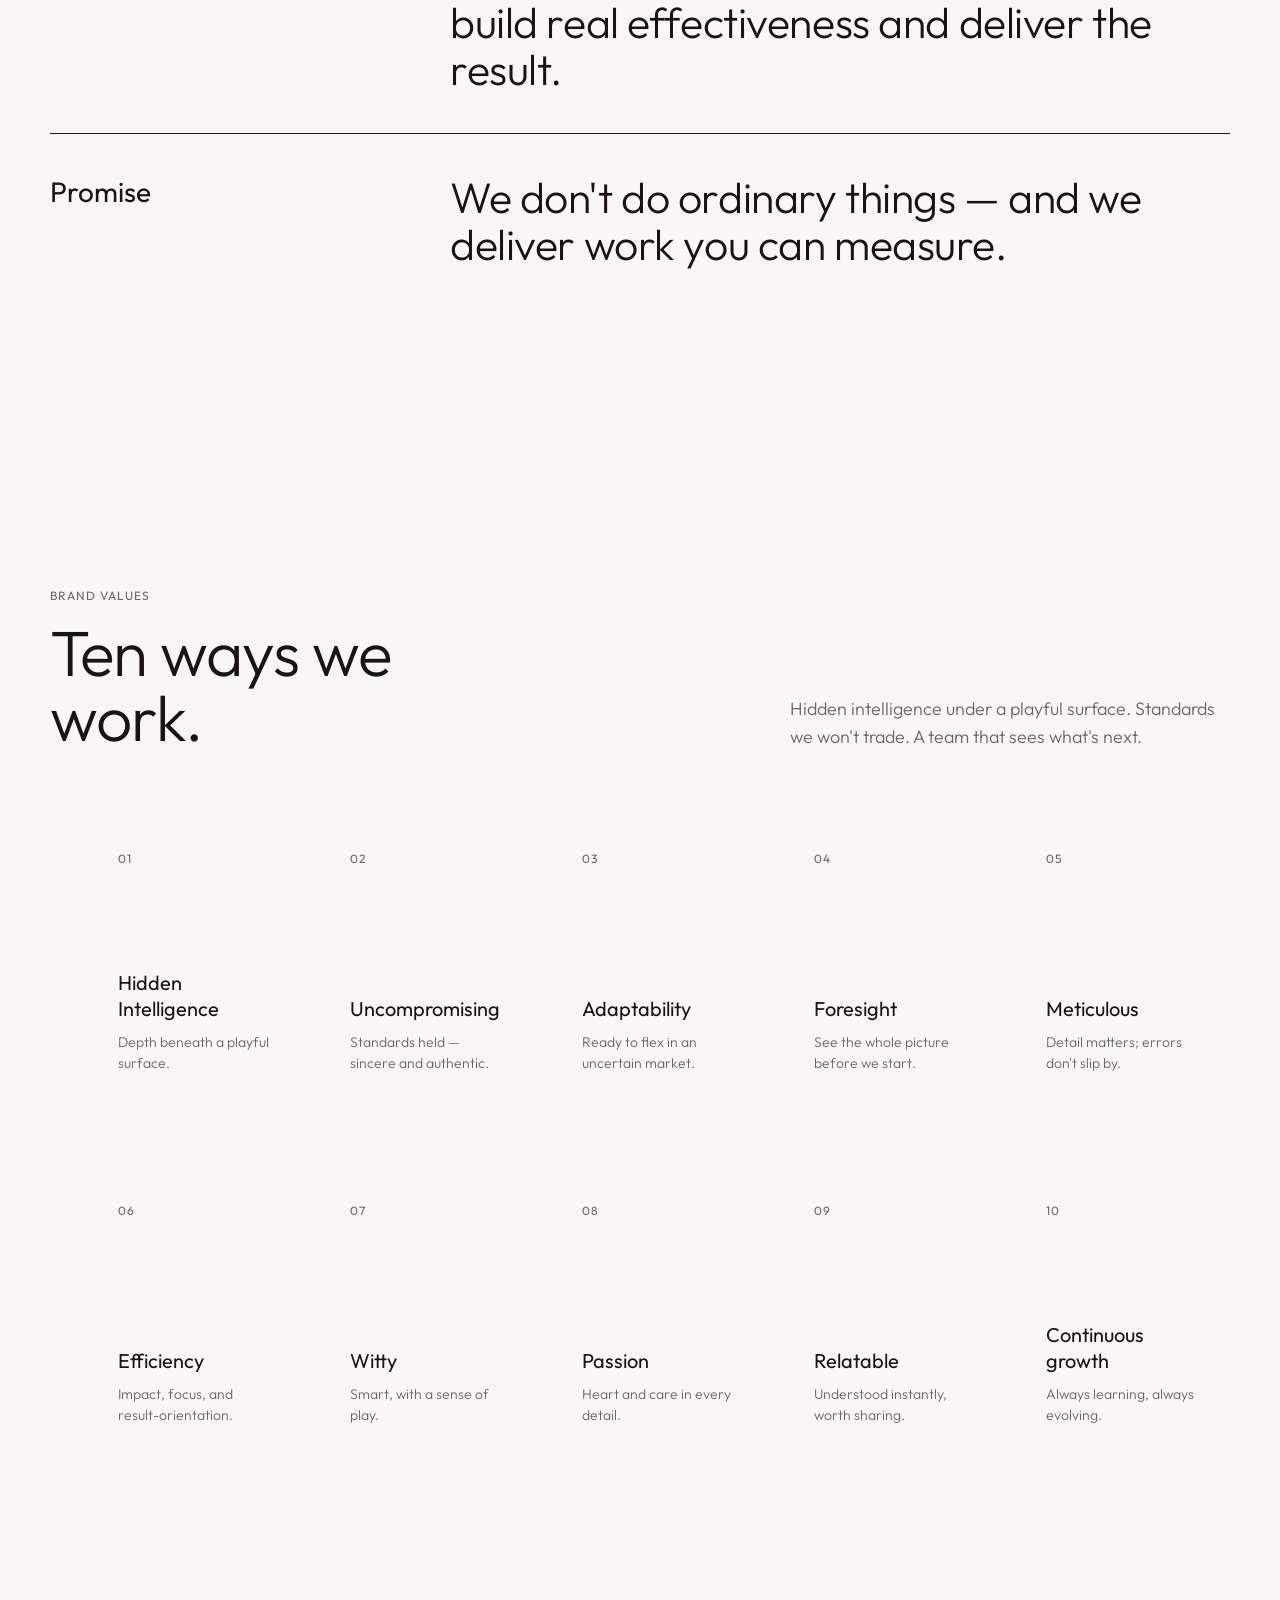
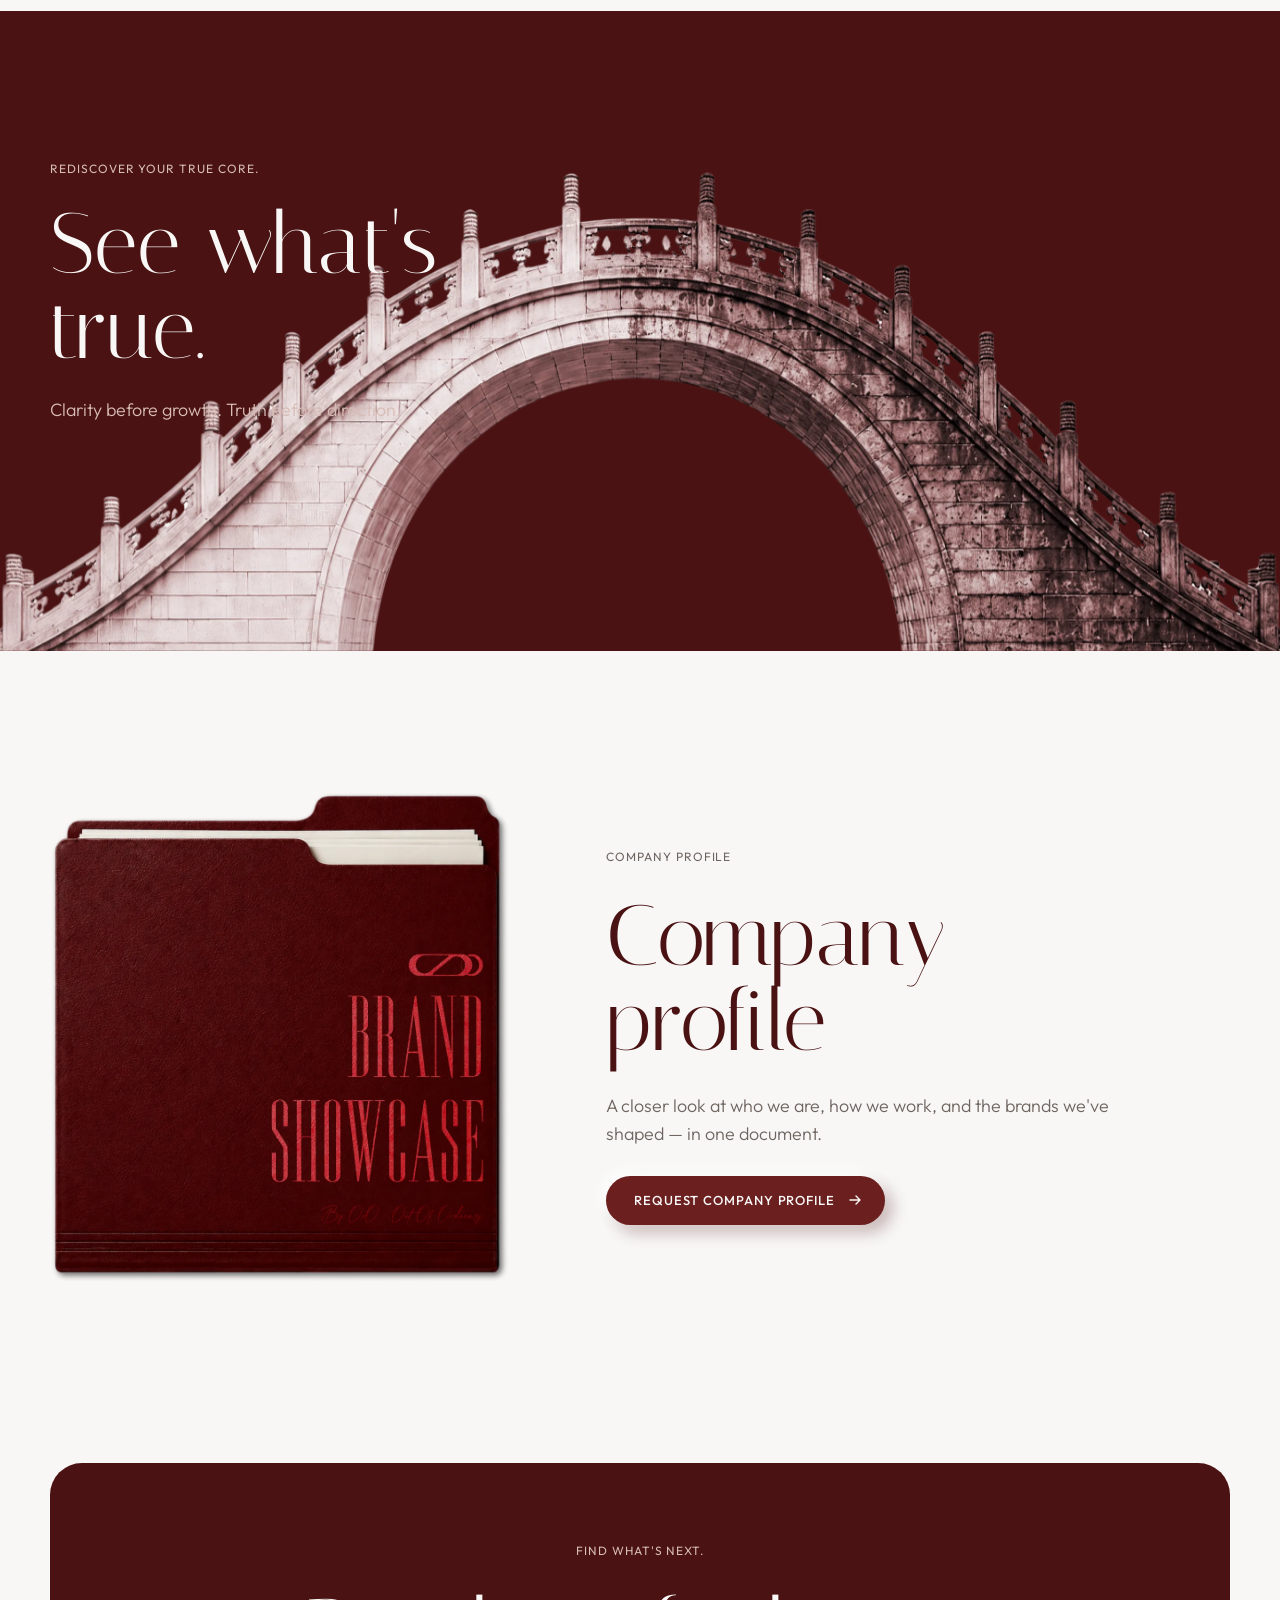
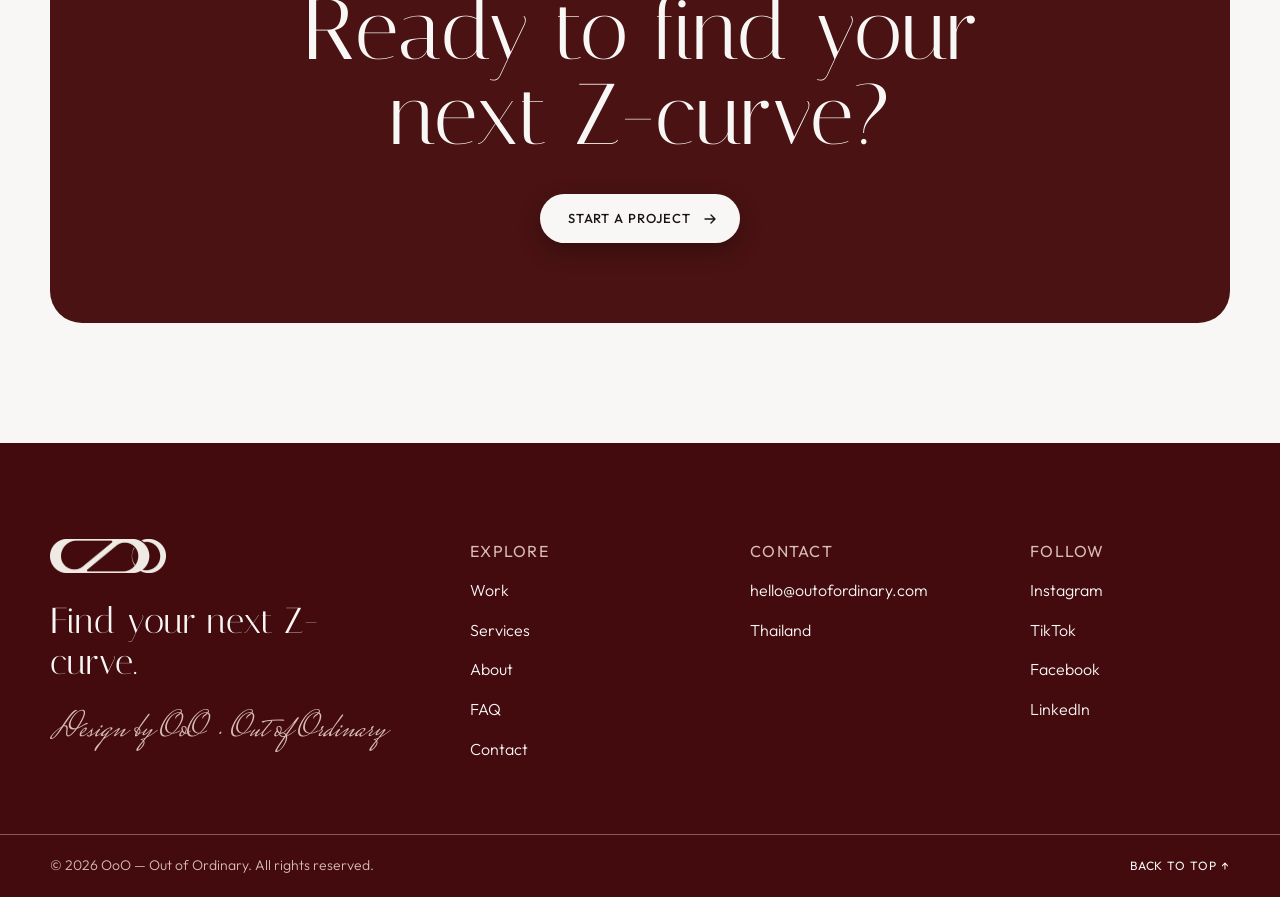
==== commit 1ac3fef7: "Nav: Services dropdown and mobile sub-links to the three package pages Co-Authored-By: Claude Opus 5" ====
--- a/about.html
+++ b/about.html
@@ -22,7 +22,15 @@
       </a>
       <nav class="nav__links" aria-label="Main">
         <a href="work.html">Work</a>
-        <a href="services.html">Services</a>
+        <div class="nav__item">
+          <a href="services.html">Services</a>
+          <div class="nav__menu" aria-label="Packages">
+            <p class="label label--muted">Packages</p>
+            <a href="package-branding.html">Branding / Re-Brand</a>
+            <a href="package-strategy.html">Strategy Planner</a>
+            <a href="package-business-development.html">Business Development</a>
+          </div>
+        </div>
         <a href="about.html" aria-current="page">About</a>
         <a href="faq.html">FAQ</a>
         <a href="contact.html">Contact</a>
@@ -36,6 +44,11 @@
   <div class="mobile-menu" id="mobile-menu">
     <a class="mobile-menu__link" href="work.html">Work</a>
     <a class="mobile-menu__link" href="services.html">Services</a>
+    <div class="mobile-menu__sub">
+      <a href="package-branding.html">Branding / Re-Brand</a>
+      <a href="package-strategy.html">Strategy Planner</a>
+      <a href="package-business-development.html">Business Development</a>
+    </div>
     <a class="mobile-menu__link" href="about.html" aria-current="page">About</a>
     <a class="mobile-menu__link" href="faq.html">FAQ</a>
     <a class="mobile-menu__link" href="contact.html">Contact</a>
--- a/assets/css/style.css
+++ b/assets/css/style.css
@@ -35,6 +35,7 @@
 
   --ease-out: cubic-bezier(.22, .61, .36, 1);
   --ease-soft: cubic-bezier(.5, 0, .5, 1);
+  --ease-expo: cubic-bezier(.16, 1, .3, 1);
 }
 
 *, *::before, *::after { box-sizing: border-box; }
@@ -61,7 +62,7 @@
 
 /* ---------- Layout ---------- */
 .container { width: 100%; max-width: var(--max); margin-inline: auto; padding-inline: var(--gutter); }
-.section { position: relative; overflow: hidden; }
+.section { position: relative; overflow: hidden; overflow: clip; }
 
 /* ---------- Type (Figma text styles) ---------- */
 .label { font: 400 12px/1.3 var(--f-sans); letter-spacing: .08em; text-transform: uppercase; }
@@ -163,7 +164,6 @@
 }
 .nav__links a:hover { background: rgba(110, 87, 79, .07); box-shadow: inset 2px 3px 8px rgba(110, 87, 79, .28), inset -2px -2px 6px rgba(255, 255, 255, .9); }
 .nav__links a:active { background: rgba(110, 87, 79, .12); box-shadow: inset 3px 5px 12px rgba(110, 87, 79, .42), inset -2px -2px 6px rgba(255, 255, 255, .7); }
-.nav__links a[aria-current="page"] { box-shadow: inset 2px 3px 8px rgba(110, 87, 79, .22), inset -2px -2px 6px rgba(255, 255, 255, .9); }
 .nav__toggle { display: none; }
 .nav--light .nav__logo .logo-dark { display: none; }
 .nav__logo .logo-light { display: none; }
@@ -171,7 +171,10 @@
 
 .mobile-menu { display: none; }
 
-@media (max-width: 980px) {
+@media (max-width: 1100px) {
+  .nav__cta { display: none; }
+}
+@media (max-width: 760px) {
   .nav { height: 72px; }
   .nav__links, .nav__cta { display: none; }
   .nav__logo img { width: 96px; }
@@ -283,13 +286,41 @@
 .js [data-reveal].is-in { opacity: 1; transform: none; }
 .js [data-reveal="drop"].is-in { transform: rotate(var(--rot, 0deg)); }
 
-/* Hero headline: words rise one by one (TextStagger in Figma) */
-.js .stagger .w { display: inline-block; opacity: 0; transform: translateY(.5em); transition: opacity .7s var(--ease-out), transform .7s var(--ease-out); transition-delay: calc(var(--i) * 60ms + var(--d, 0s)); }
-.js .stagger.is-in .w { opacity: 1; transform: none; }
+/* Headlines: each word rises out of its own masked slot (editorial pull-up) */
+.stagger .wm { display: inline-block; overflow: hidden; vertical-align: top; padding: .08em .06em .18em; margin: -.08em -.06em -.18em; }
+.stagger .w { display: inline-block; }
+.js .stagger .w { transform: translateY(112%); transition: transform 1.15s var(--ease-expo); transition-delay: calc(var(--i) * 70ms + var(--d, 0s)); }
+.js .stagger.is-in .w { transform: none; }
+
+/* Scroll-lit text: words start dim and light up with scroll (driven by main.js) */
+.scroll-words .w { transition: opacity .25s linear; }
+.js .scroll-words .w { opacity: .16; }
+
+/* Stacking step cards — desktop only; mobile keeps the page's own layout */
+@media (min-width: 981px) {
+  .section .container.stack { display: grid; grid-template-columns: minmax(0, 5fr) minmax(0, 7fr); gap: 64px; align-items: start; }
+  .stack .stack__head { position: sticky; top: 140px; margin-bottom: 0; }
+  .stack .stack__list { display: flex; flex-direction: column; gap: 0; }
+  .stack .stack__list > li {
+    position: sticky; top: calc(130px + var(--si, 0) * 22px);
+    flex: none; min-height: 240px; margin-bottom: 22vh; padding: 40px 44px;
+    border: 0; border-radius: 28px; background: var(--surface); box-shadow: var(--neu-raised);
+    transform-origin: 50% 0;
+  }
+  .stack .stack__list > li:last-child { margin-bottom: 0; }
+  .stack .stack__list > li .h3 { font-size: clamp(28px, 2.5vw, 36px); }
+}
+
+/* Paper grain over the whole page — barely there, kills the flat digital look */
+body::after {
+  content: ""; position: fixed; inset: 0; z-index: 90; pointer-events: none; opacity: .45;
+  background-size: 200px 200px;
+  background-image: url("data:image/svg+xml,%3Csvg xmlns='http://www.w3.org/2000/svg' width='200' height='200'%3E%3Cfilter id='n'%3E%3CfeTurbulence type='fractalNoise' baseFrequency='0.9' numOctaves='4' stitchTiles='stitch'/%3E%3C/filter%3E%3Crect width='100%25' height='100%25' filter='url(%23n)' opacity='0.08'/%3E%3C/svg%3E");
+}
 
 @media (prefers-reduced-motion: reduce) {
   html { scroll-behavior: auto; }
-  .js [data-reveal], .js .stagger .w { opacity: 1 !important; transform: none !important; transition: none !important; }
+  .js [data-reveal], .js .stagger .w, .js .scroll-words .w { opacity: 1 !important; transform: none !important; transition: none !important; }
   .marquee__track { animation: none; }
 }
 
@@ -303,3 +334,20 @@
   transition: opacity .35s var(--ease-out), transform .35s var(--ease-out);
 }
 .toast.is-show { opacity: 1; transform: translate(-50%, 0); }
+
+/* ---------- Nav: Services → Packages dropdown ---------- */
+.nav__item { position: relative; display: flex; }
+.nav__menu {
+  position: absolute; left: 50%; top: calc(100% + 14px); z-index: 60;
+  min-width: 240px; padding: 18px 10px 10px; border-radius: 22px;
+  display: flex; flex-direction: column; gap: 2px;
+  background: var(--surface); box-shadow: var(--neu-raised-sm), 0 18px 40px rgba(27, 19, 19, .08);
+  opacity: 0; visibility: hidden; translate: -50% -6px;
+  transition: opacity .25s var(--ease-out), translate .25s var(--ease-out), visibility .25s;
+}
+.nav__menu::before { content: ""; position: absolute; left: 0; right: 0; top: -16px; height: 16px; } /* hover bridge */
+.nav__menu .label { padding: 0 14px 8px; }
+.nav__links .nav__menu a { padding: 10px 14px; border-radius: 14px; font: 300 15px/1.4 var(--f-sans); letter-spacing: 0; text-transform: none; white-space: nowrap; }
+.nav__item:hover .nav__menu, .nav__item:focus-within .nav__menu { opacity: 1; visibility: visible; translate: -50% 0; }
+.mobile-menu__sub { display: flex; flex-direction: column; gap: 6px; padding: 2px 0 10px 4px; }
+.mobile-menu__sub a { font-size: 17px; color: var(--muted); }
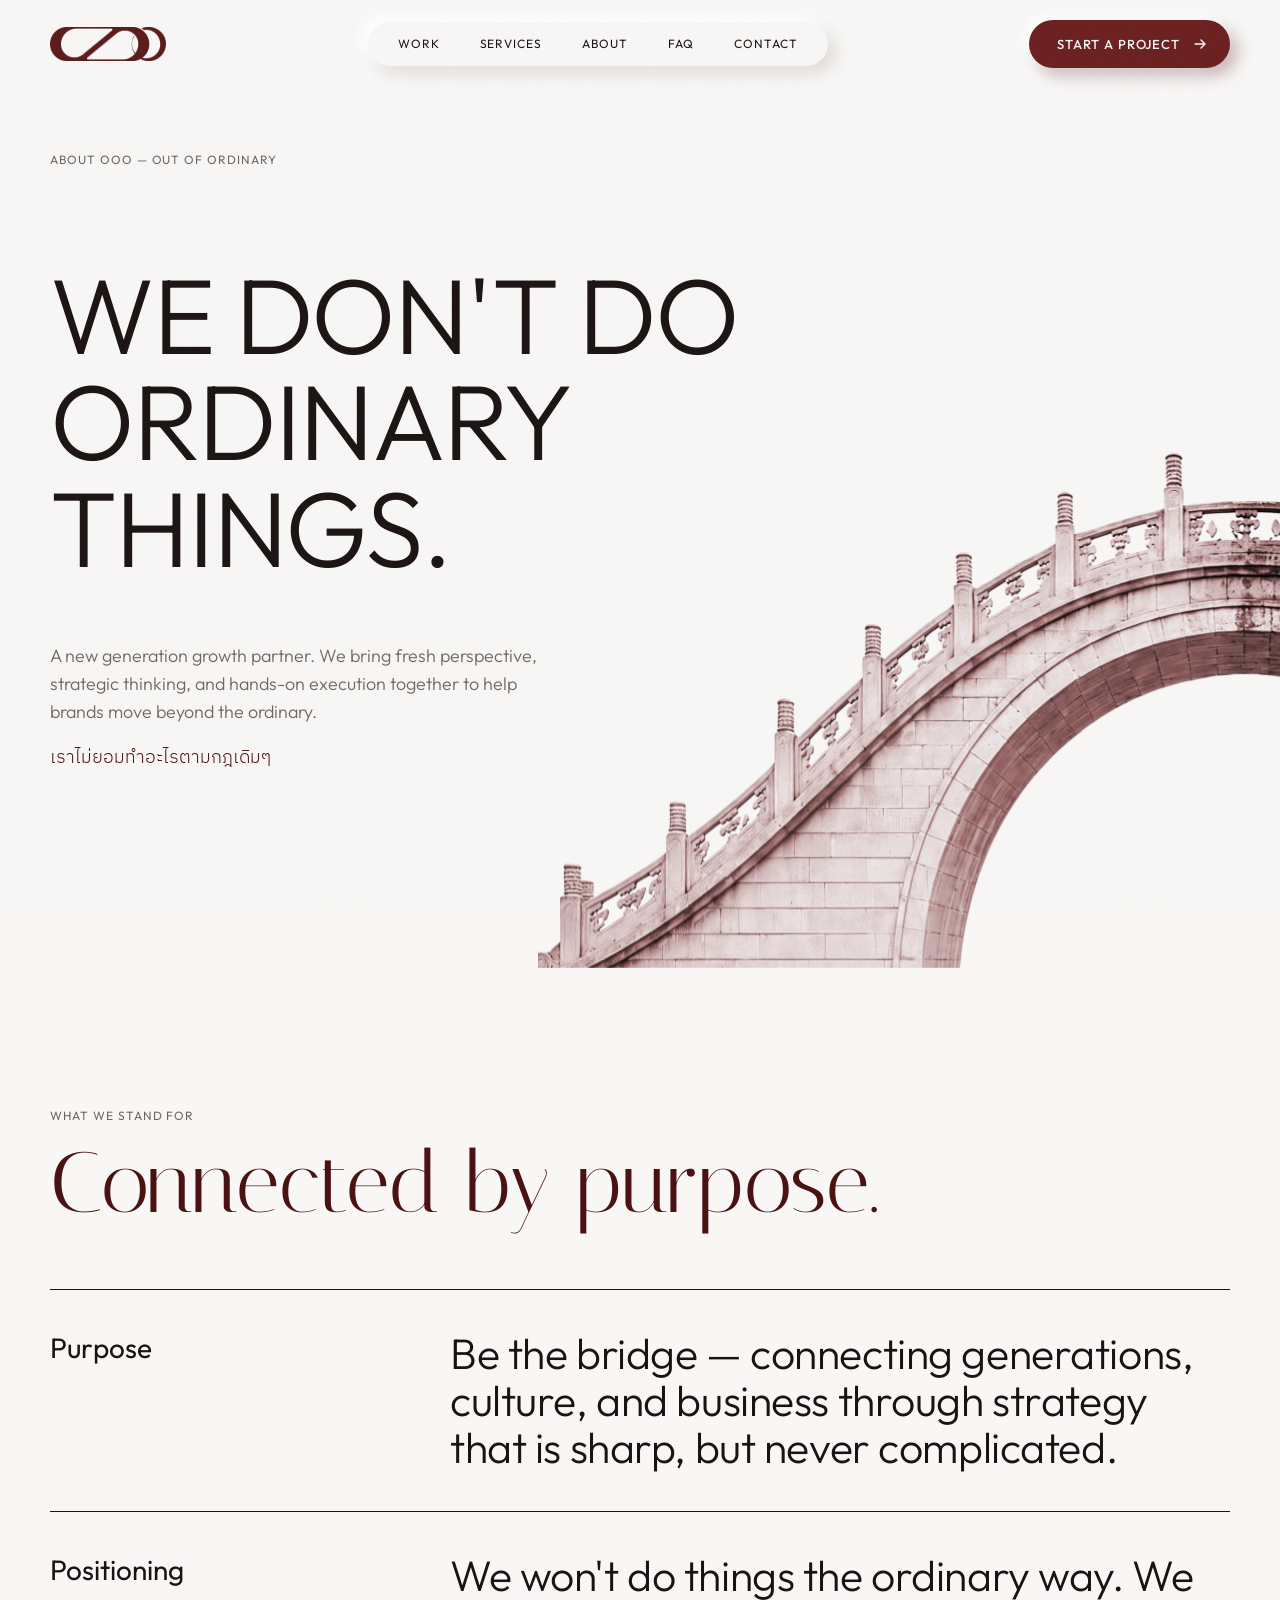
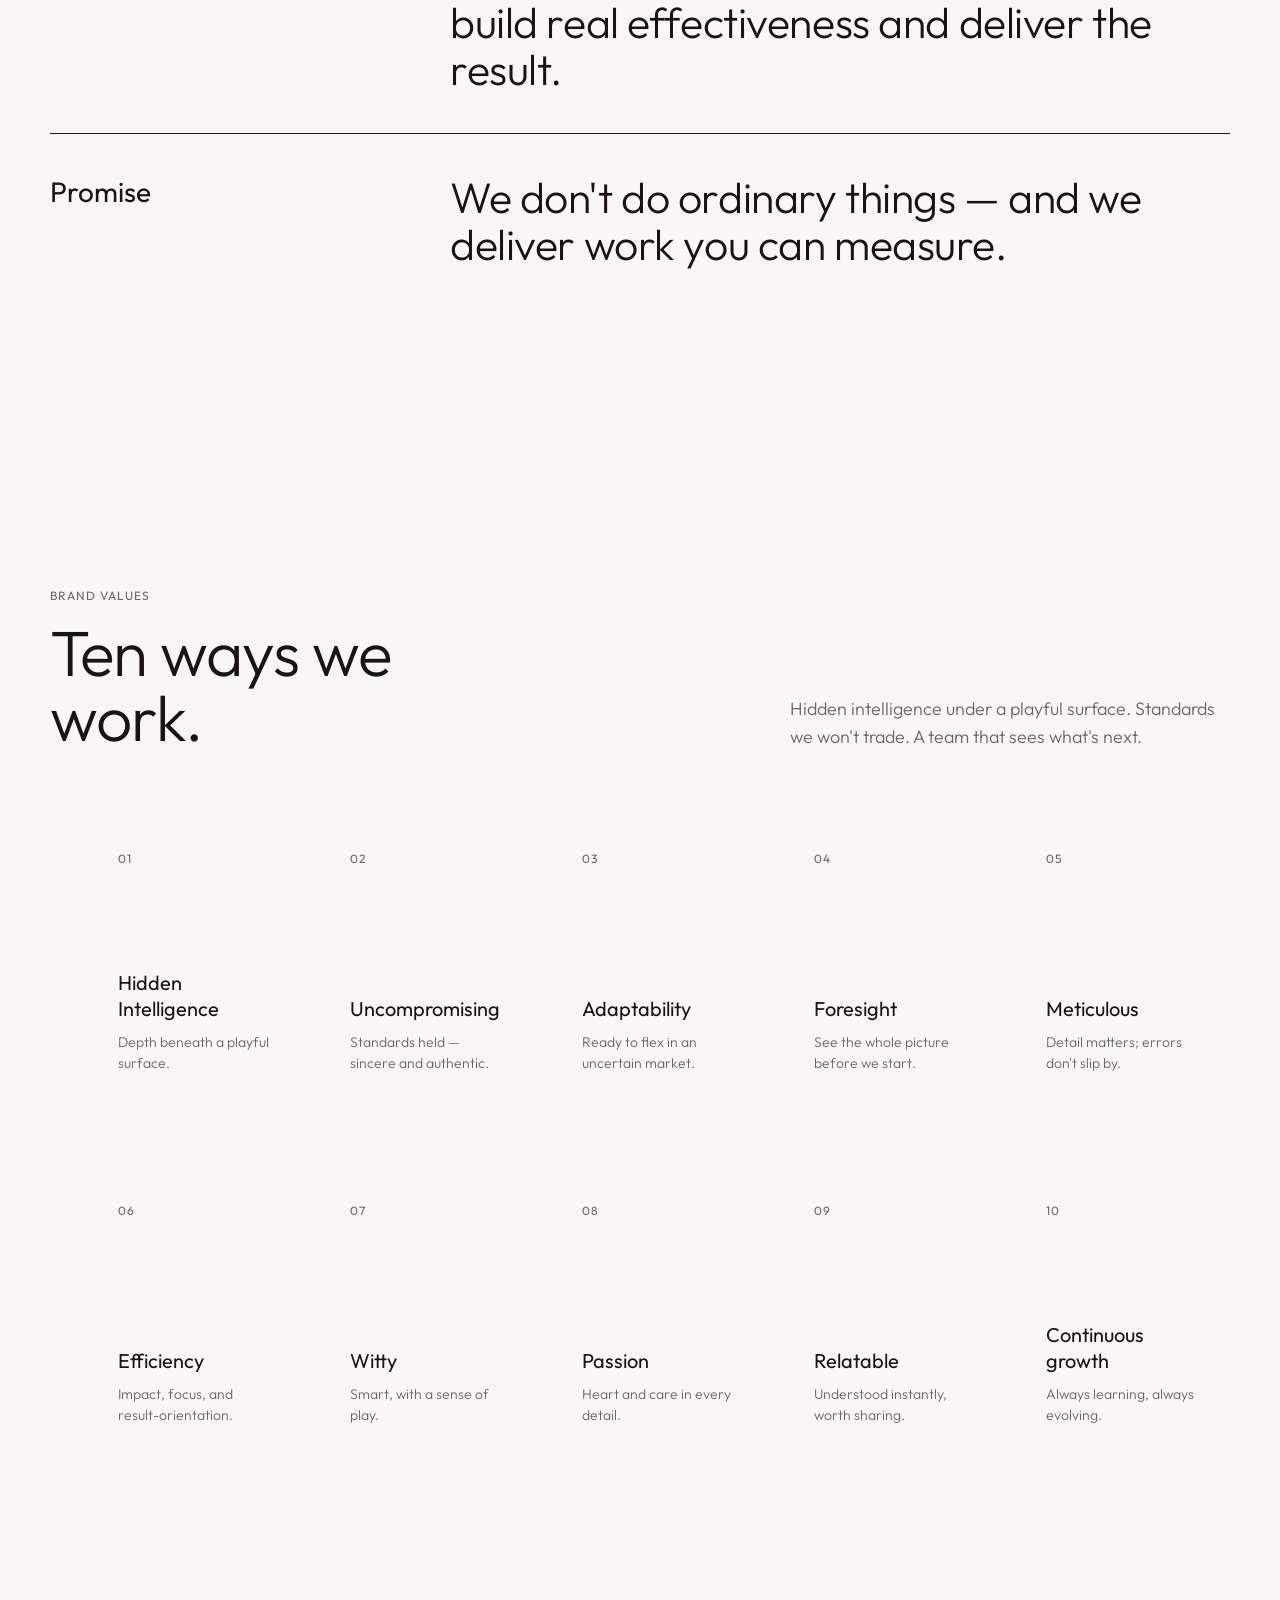
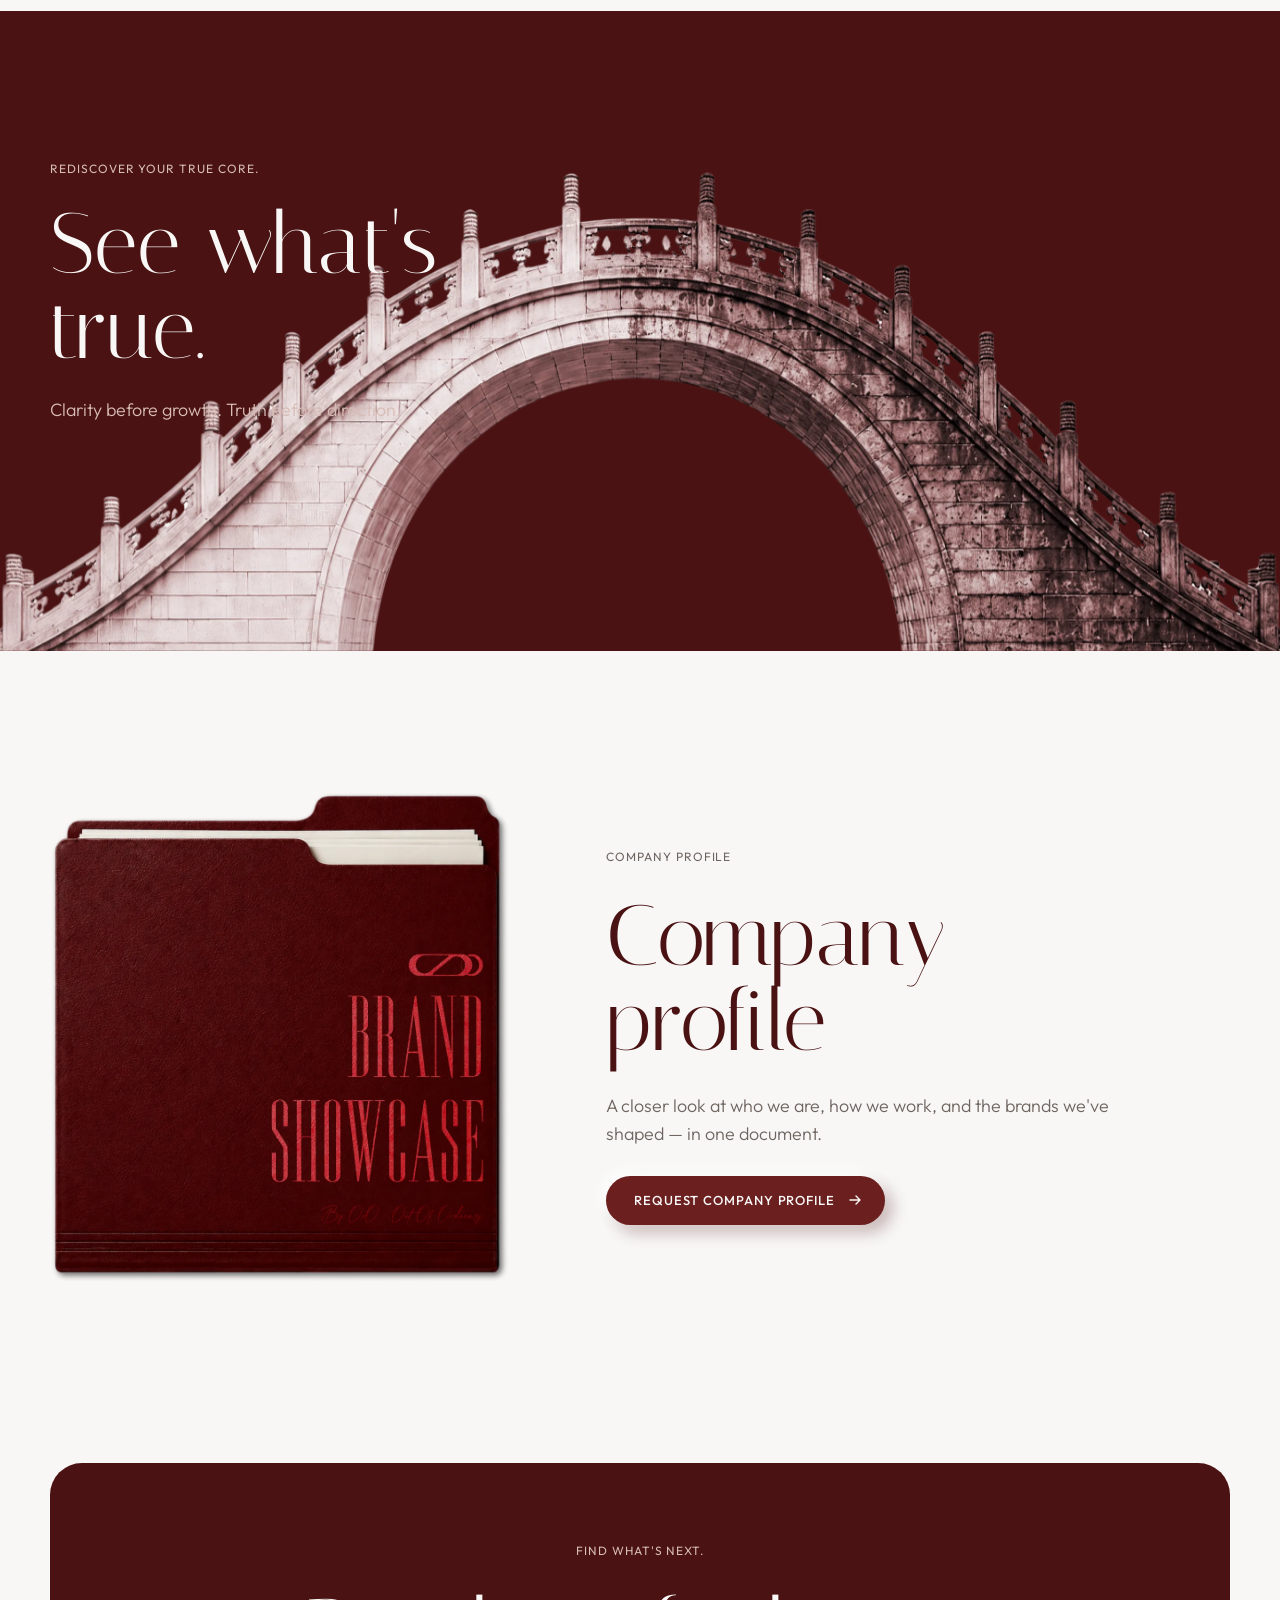
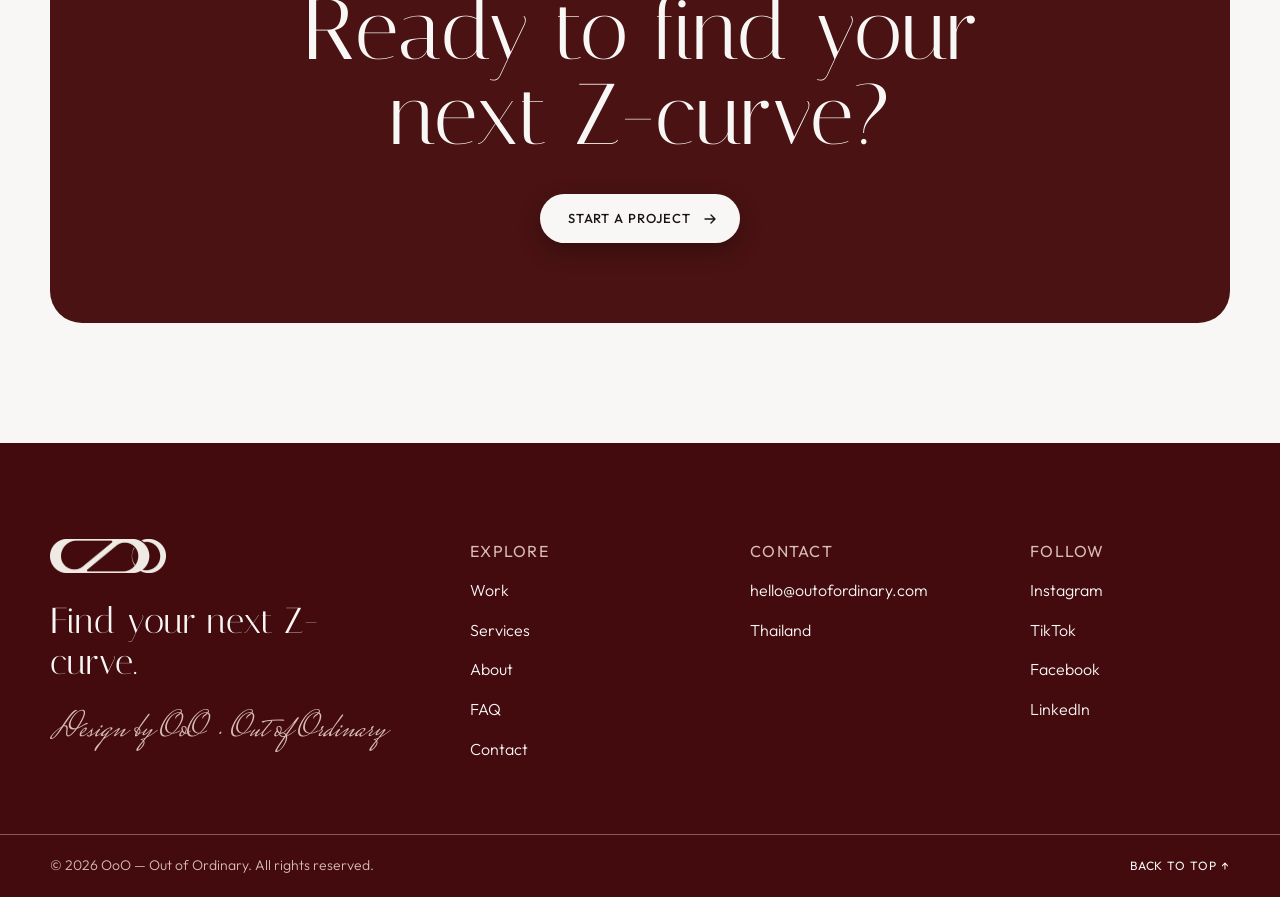
==== commit 72e3e98b: "Sticky nav: thin liquid-glass bar; logo and tint adapt over dark sections Co-Authored-By: Claude Opu" ====
--- a/about.html
+++ b/about.html
@@ -19,6 +19,7 @@
     <div class="container nav__inner">
       <a class="nav__logo" href="index.html" aria-label="OoO — Out of Ordinary, home">
         <img class="logo-dark" src="assets/img/logo-mark.png" alt="OoO" width="116" height="34">
+        <img class="logo-light" src="assets/img/logo-mark-light.png" alt="" width="116" height="34">
       </a>
       <nav class="nav__links" aria-label="Main">
         <a href="work.html">Work</a>
--- a/assets/css/style.css
+++ b/assets/css/style.css
@@ -147,9 +147,27 @@
 
 /* ---------- Nav ---------- */
 .nav {
-  position: absolute; inset: 0 0 auto 0; z-index: 50;
-  height: 88px;
-}
+  position: fixed; inset: 0 0 auto 0; z-index: 50;
+  height: calc(88px + env(safe-area-inset-top, 0px)); padding-top: env(safe-area-inset-top, 0px);
+  transition: height .35s var(--ease-out), background-color .35s var(--ease-out), box-shadow .35s var(--ease-out);
+}
+/* Sticky nav: once the page scrolls, it gets a frosted paper bar so it reads over any section */
+.nav.is-scrolled {
+  height: calc(72px + env(safe-area-inset-top, 0px));
+  /* thin liquid glass: mostly blur, a breath of paper tint, light caught on the rims */
+  background: linear-gradient(180deg, rgba(248, 247, 246, .52), rgba(248, 247, 246, .36));
+  -webkit-backdrop-filter: blur(18px) saturate(1.6); backdrop-filter: blur(18px) saturate(1.6);
+  box-shadow: inset 0 1px 0 rgba(255, 255, 255, .55), inset 0 -1px 0 rgba(255, 255, 255, .35), 0 8px 24px rgba(27, 19, 19, .06);
+}
+.nav.is-scrolled .nav__links { box-shadow: -5px -5px 12px #fff, 5px 5px 12px rgba(110, 87, 79, .14); }
+.nav--light.is-scrolled .nav__logo .logo-dark { display: block; }
+.nav--light.is-scrolled .nav__logo .logo-light { display: none; }
+/* over a dark section the glass takes a smoky tint and the logo turns light */
+.nav.is-scrolled.is-on-dark { background: linear-gradient(180deg, rgba(27, 12, 12, .34), rgba(27, 12, 12, .22)); box-shadow: inset 0 1px 0 rgba(255, 255, 255, .14), inset 0 -1px 0 rgba(255, 255, 255, .1), 0 8px 24px rgba(0, 0, 0, .12); }
+.nav.is-scrolled.is-on-dark .nav__logo .logo-dark { display: none; }
+.nav.is-scrolled.is-on-dark .nav__logo .logo-light { display: block; }
+.nav.is-scrolled.is-on-dark .nav__links { box-shadow: 0 8px 24px rgba(0, 0, 0, .25); }
+html { scroll-padding-top: 96px; }
 .nav__inner { height: 100%; display: flex; align-items: center; justify-content: space-between; gap: 24px; }
 .nav__logo img { width: 116px; height: auto; }
 .nav__links {
@@ -175,7 +193,7 @@
   .nav__cta { display: none; }
 }
 @media (max-width: 760px) {
-  .nav { height: 72px; }
+  .nav { height: calc(72px + env(safe-area-inset-top, 0px)); }
   .nav__links, .nav__cta { display: none; }
   .nav__logo img { width: 96px; }
   .nav__toggle {
@@ -351,3 +369,7 @@
 .nav__item:hover .nav__menu, .nav__item:focus-within .nav__menu { opacity: 1; visibility: visible; translate: -50% 0; }
 .mobile-menu__sub { display: flex; flex-direction: column; gap: 6px; padding: 2px 0 10px 4px; }
 .mobile-menu__sub a { font-size: 17px; color: var(--muted); }
+body.menu-open .nav.is-on-dark .nav__logo .logo-dark { display: block; }
+body.menu-open .nav.is-on-dark .nav__logo .logo-light { display: none; }
+body.menu-open .nav.is-scrolled { background: transparent; box-shadow: none; -webkit-backdrop-filter: none; backdrop-filter: none; }
+.nav.is-scrolled.is-on-dark .nav__cta:not(:hover) { box-shadow: 0 8px 20px rgba(0, 0, 0, .3); }
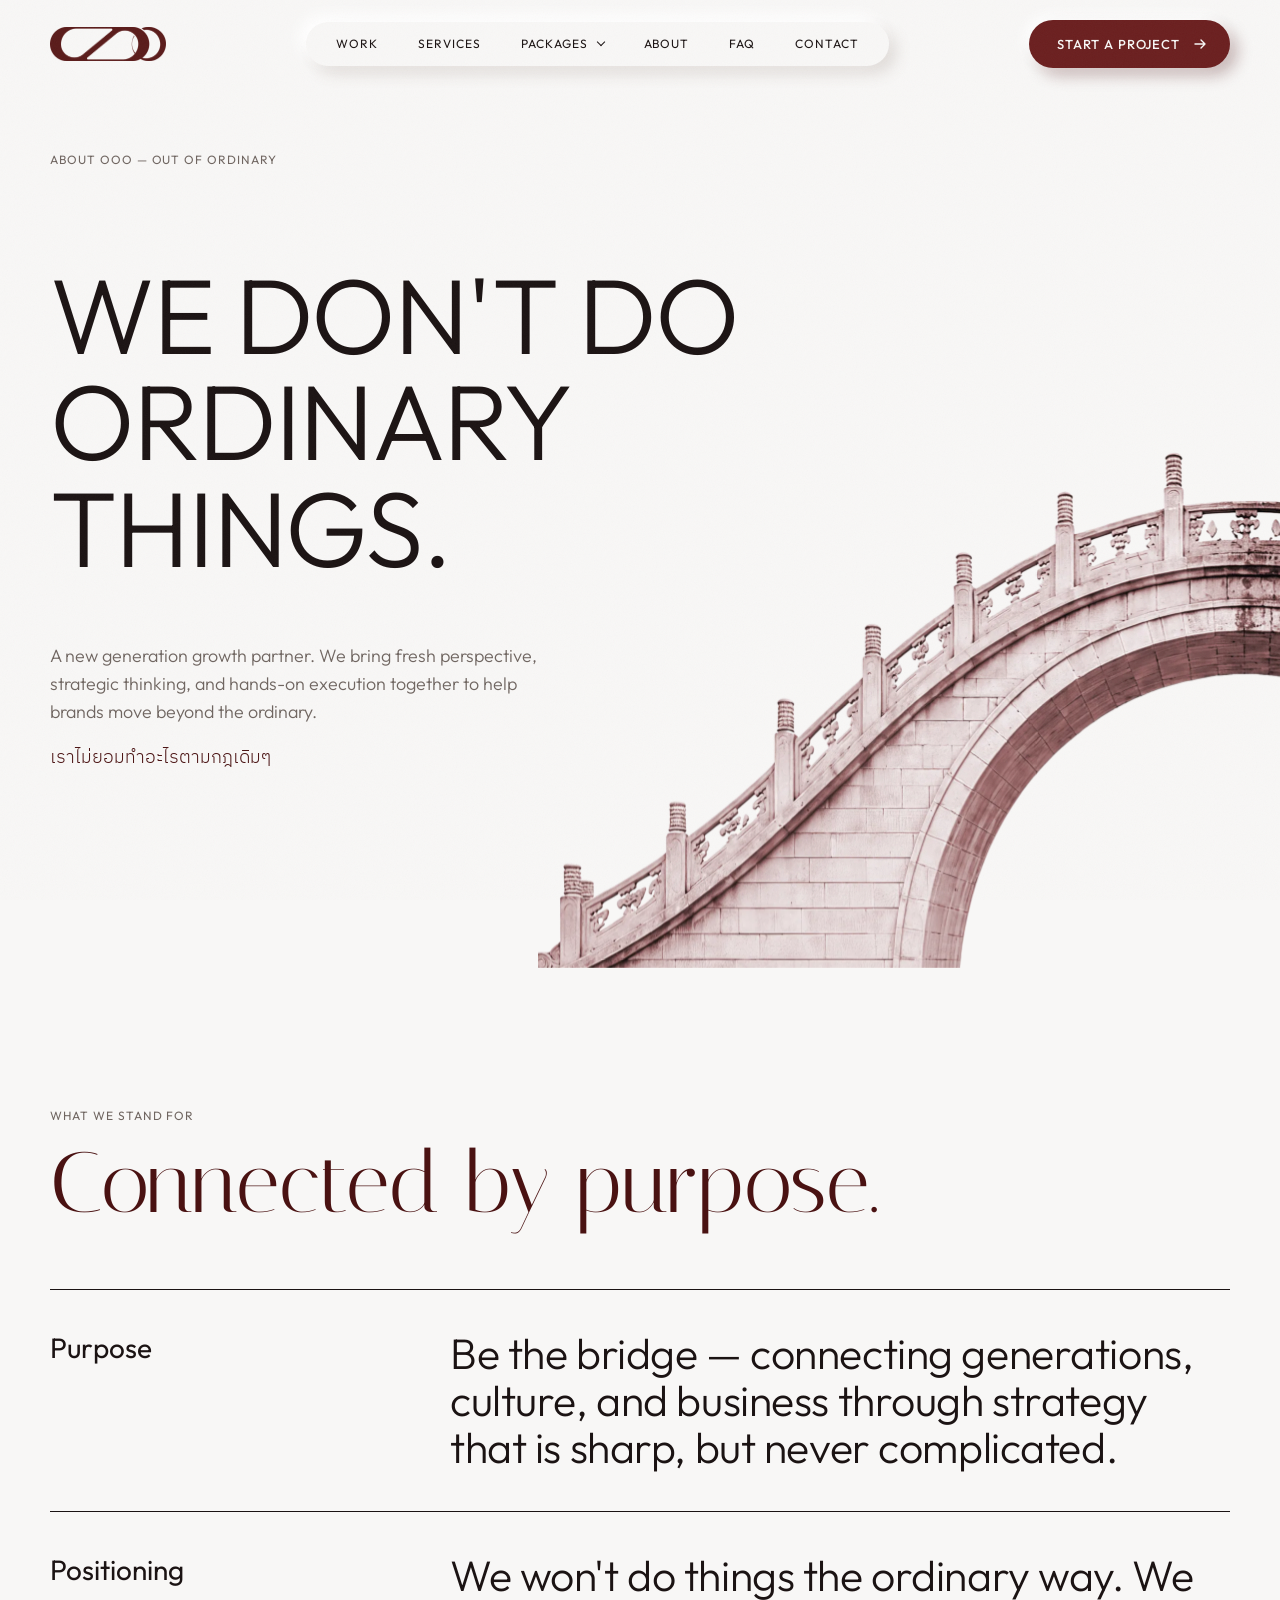
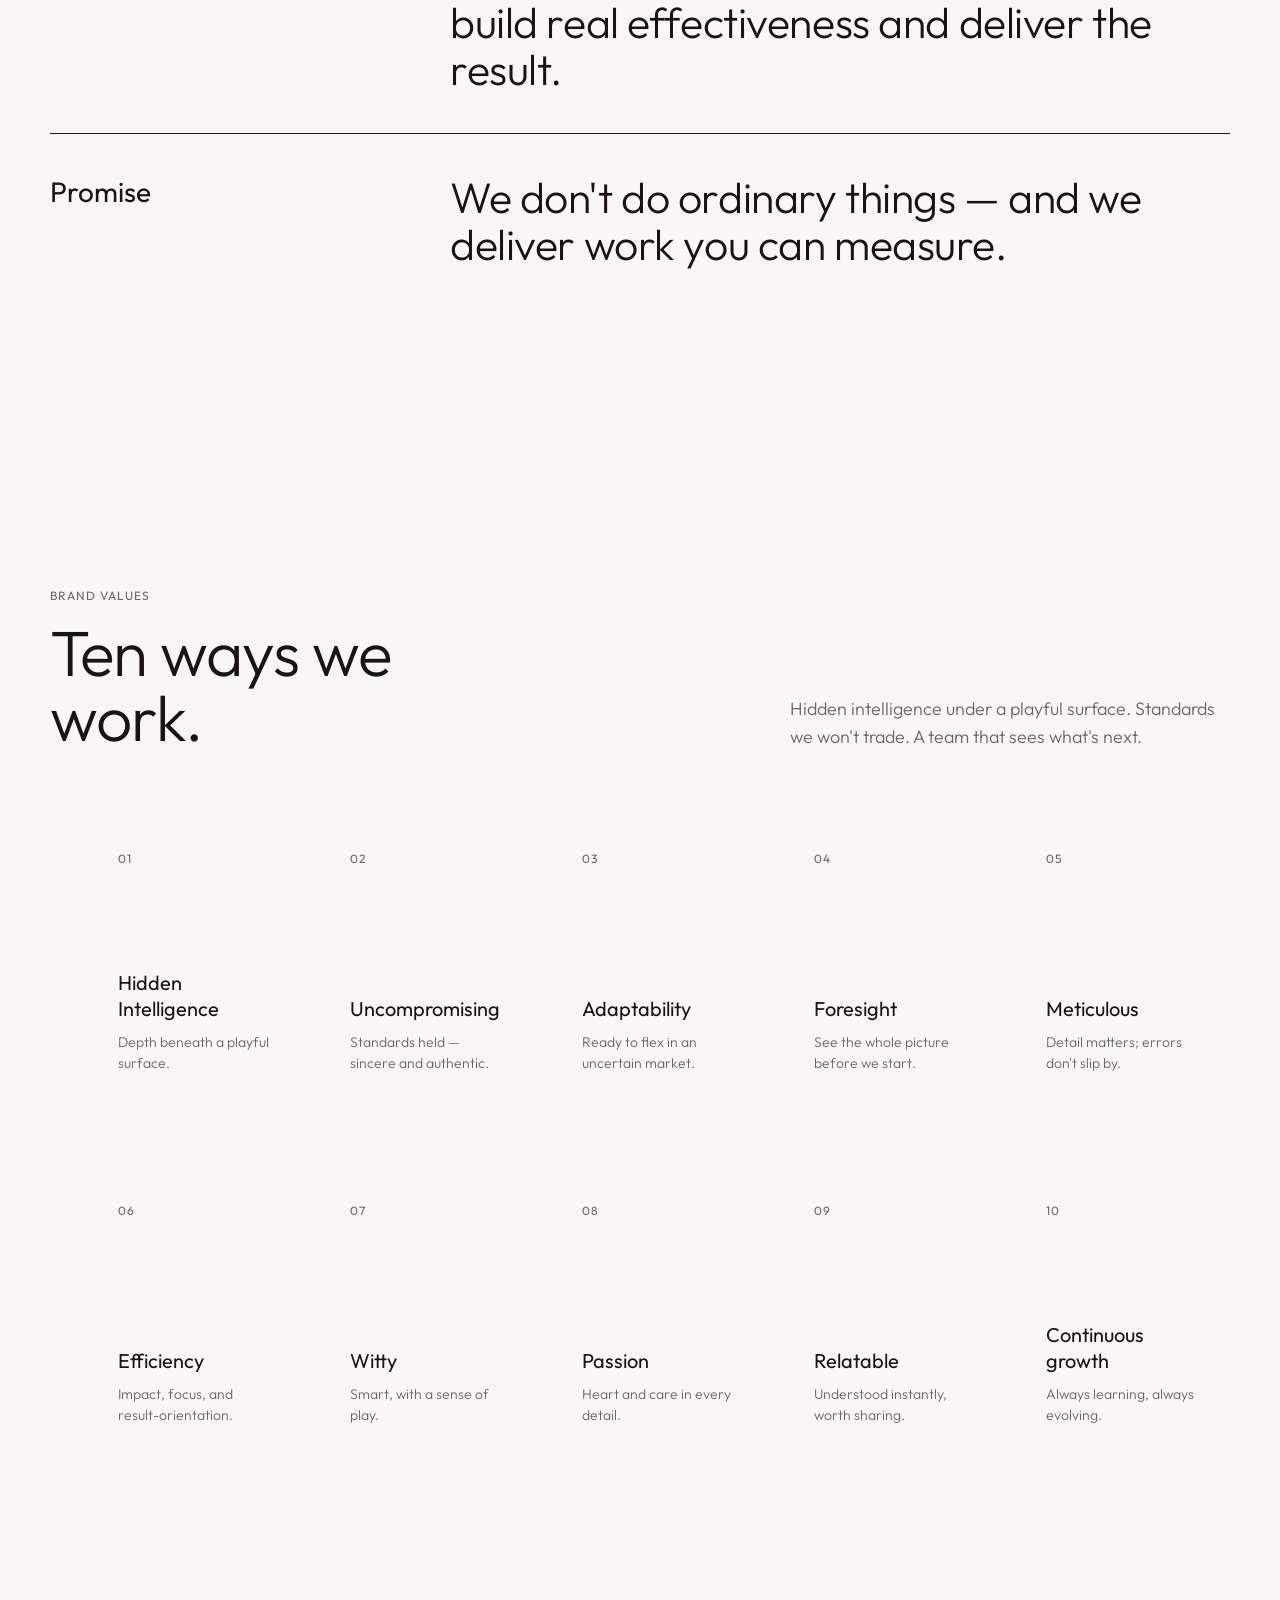
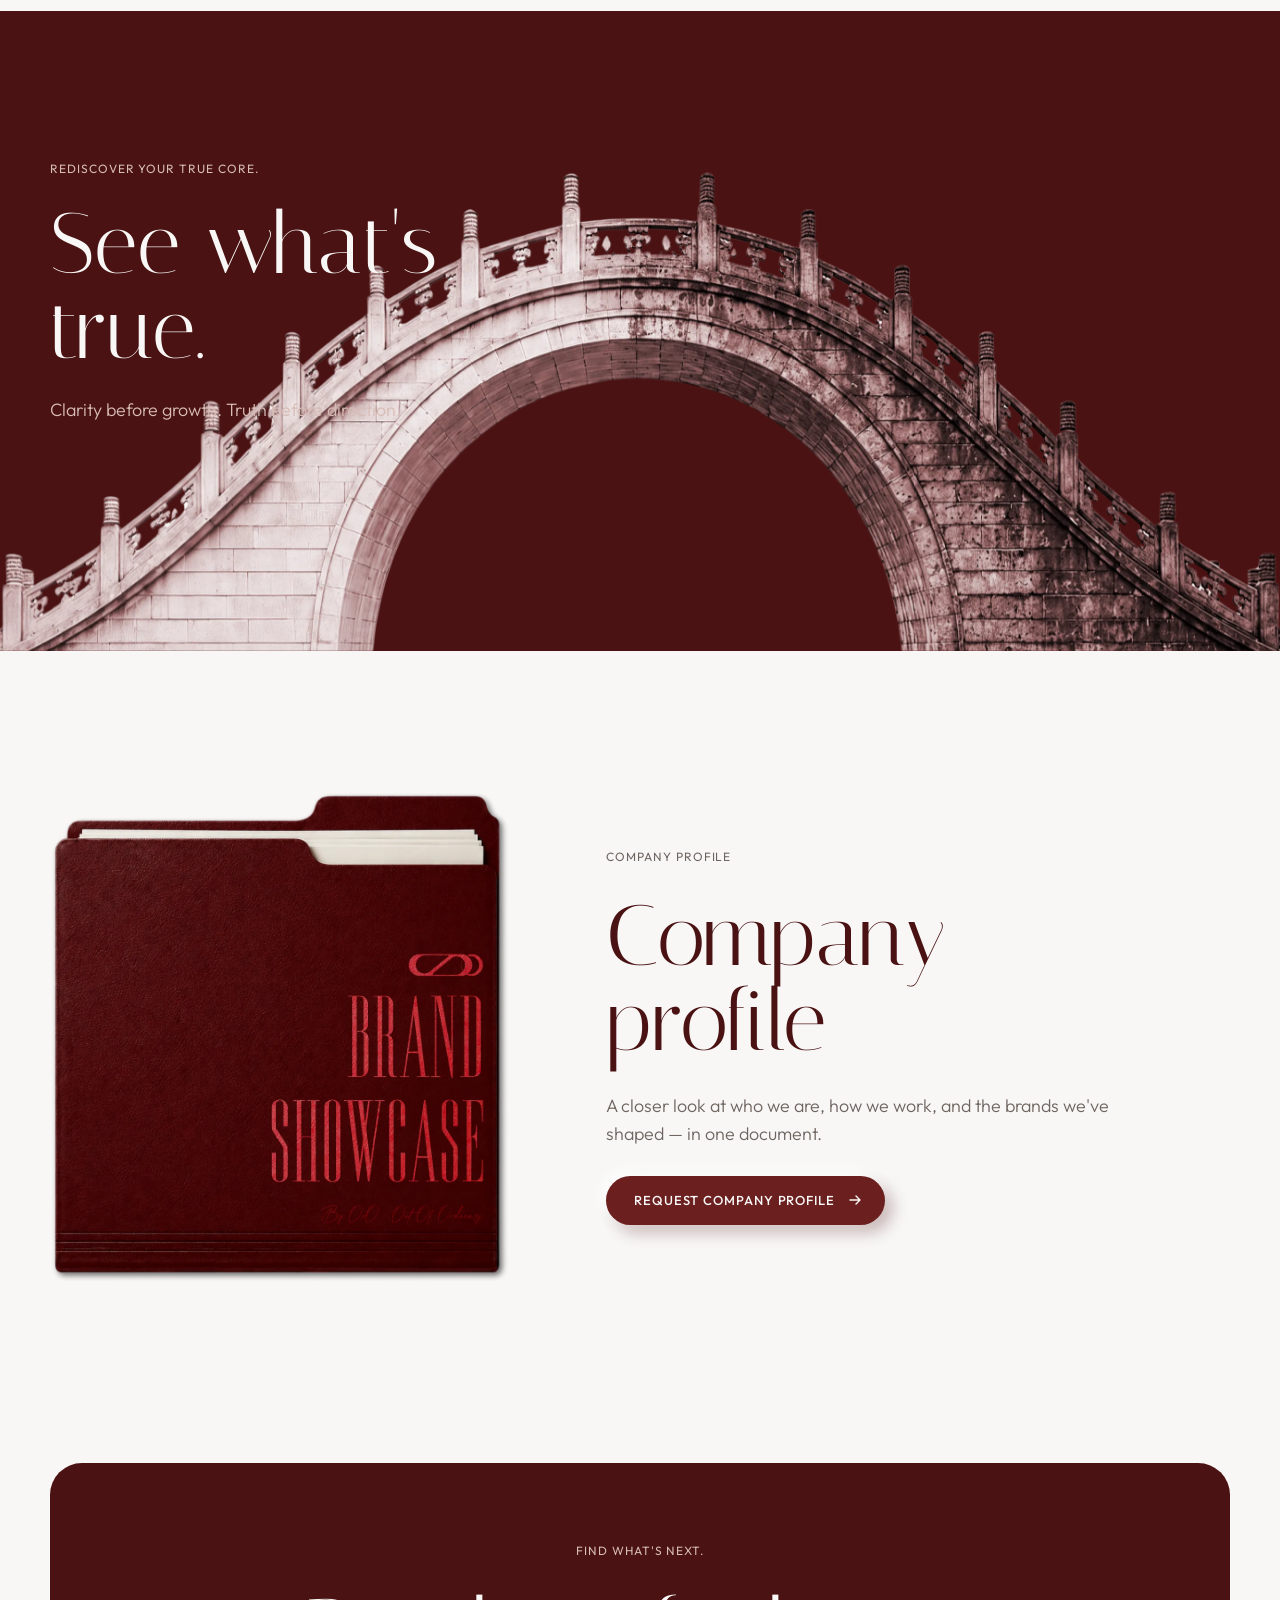
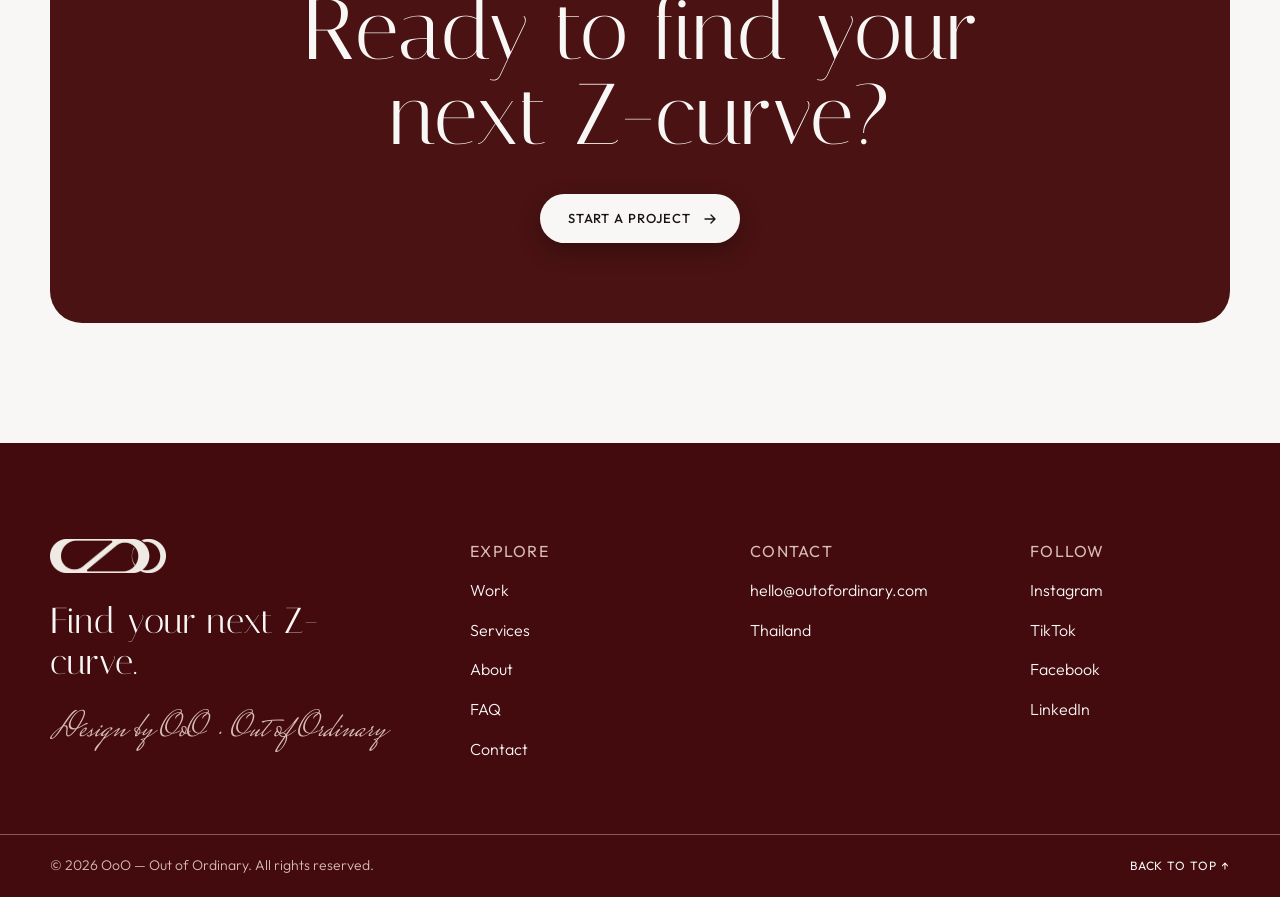
==== commit 0509fc7a: "Nav: separate Packages item with its own dropdown next to Services Co-Authored-By: Claude Opus 5.5 <" ====
--- a/about.html
+++ b/about.html
@@ -23,10 +23,10 @@
       </a>
       <nav class="nav__links" aria-label="Main">
         <a href="work.html">Work</a>
+        <a href="services.html">Services</a>
         <div class="nav__item">
-          <a href="services.html">Services</a>
+          <a href="services.html#packages">Packages <span class="nav__caret" aria-hidden="true"></span></a>
           <div class="nav__menu" aria-label="Packages">
-            <p class="label label--muted">Packages</p>
             <a href="package-branding.html">Branding / Re-Brand</a>
             <a href="package-strategy.html">Strategy Planner</a>
             <a href="package-business-development.html">Business Development</a>
@@ -45,6 +45,7 @@
   <div class="mobile-menu" id="mobile-menu">
     <a class="mobile-menu__link" href="work.html">Work</a>
     <a class="mobile-menu__link" href="services.html">Services</a>
+    <a class="mobile-menu__link" href="services.html#packages">Packages</a>
     <div class="mobile-menu__sub">
       <a href="package-branding.html">Branding / Re-Brand</a>
       <a href="package-strategy.html">Strategy Planner</a>
--- a/assets/css/style.css
+++ b/assets/css/style.css
@@ -192,7 +192,7 @@
 @media (max-width: 1100px) {
   .nav__cta { display: none; }
 }
-@media (max-width: 760px) {
+@media (max-width: 840px) {
   .nav { height: calc(72px + env(safe-area-inset-top, 0px)); }
   .nav__links, .nav__cta { display: none; }
   .nav__logo img { width: 96px; }
@@ -357,14 +357,15 @@
 .nav__item { position: relative; display: flex; }
 .nav__menu {
   position: absolute; left: 50%; top: calc(100% + 14px); z-index: 60;
-  min-width: 240px; padding: 18px 10px 10px; border-radius: 22px;
+  min-width: 240px; padding: 10px; border-radius: 22px;
   display: flex; flex-direction: column; gap: 2px;
-  background: var(--surface); box-shadow: var(--neu-raised-sm), 0 18px 40px rgba(27, 19, 19, .08);
+  background: var(--surface); box-shadow: 0 2px 6px rgba(27, 19, 19, .06), 0 18px 40px rgba(27, 19, 19, .16);
   opacity: 0; visibility: hidden; translate: -50% -6px;
   transition: opacity .25s var(--ease-out), translate .25s var(--ease-out), visibility .25s;
 }
 .nav__menu::before { content: ""; position: absolute; left: 0; right: 0; top: -16px; height: 16px; } /* hover bridge */
-.nav__menu .label { padding: 0 14px 8px; }
+.nav__caret { display: inline-block; width: 6px; height: 6px; margin-left: 6px; border-right: 1.2px solid currentColor; border-bottom: 1.2px solid currentColor; rotate: 45deg; translate: 0 -3px; transition: rotate .25s var(--ease-out), translate .25s var(--ease-out); }
+.nav__item:hover .nav__caret, .nav__item:focus-within .nav__caret { rotate: 225deg; translate: 0 1px; }
 .nav__links .nav__menu a { padding: 10px 14px; border-radius: 14px; font: 300 15px/1.4 var(--f-sans); letter-spacing: 0; text-transform: none; white-space: nowrap; }
 .nav__item:hover .nav__menu, .nav__item:focus-within .nav__menu { opacity: 1; visibility: visible; translate: -50% 0; }
 .mobile-menu__sub { display: flex; flex-direction: column; gap: 6px; padding: 2px 0 10px 4px; }
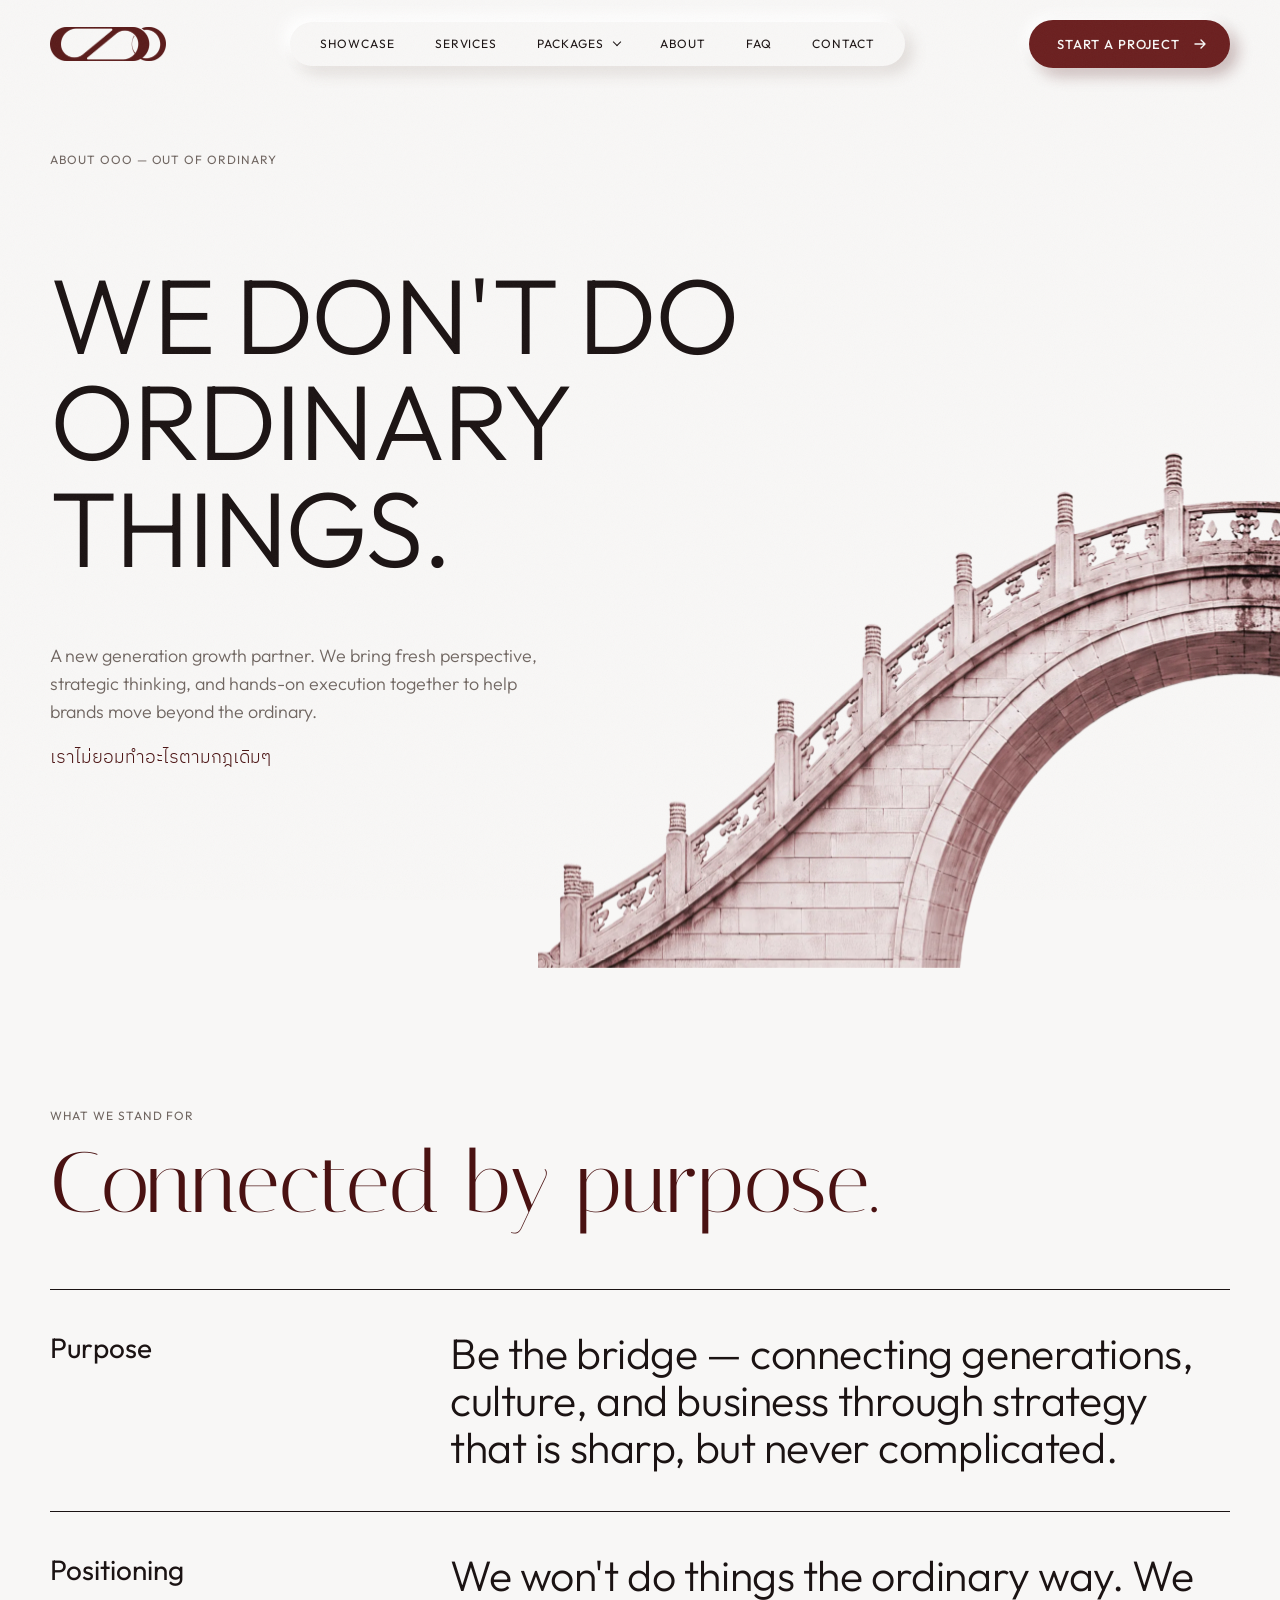
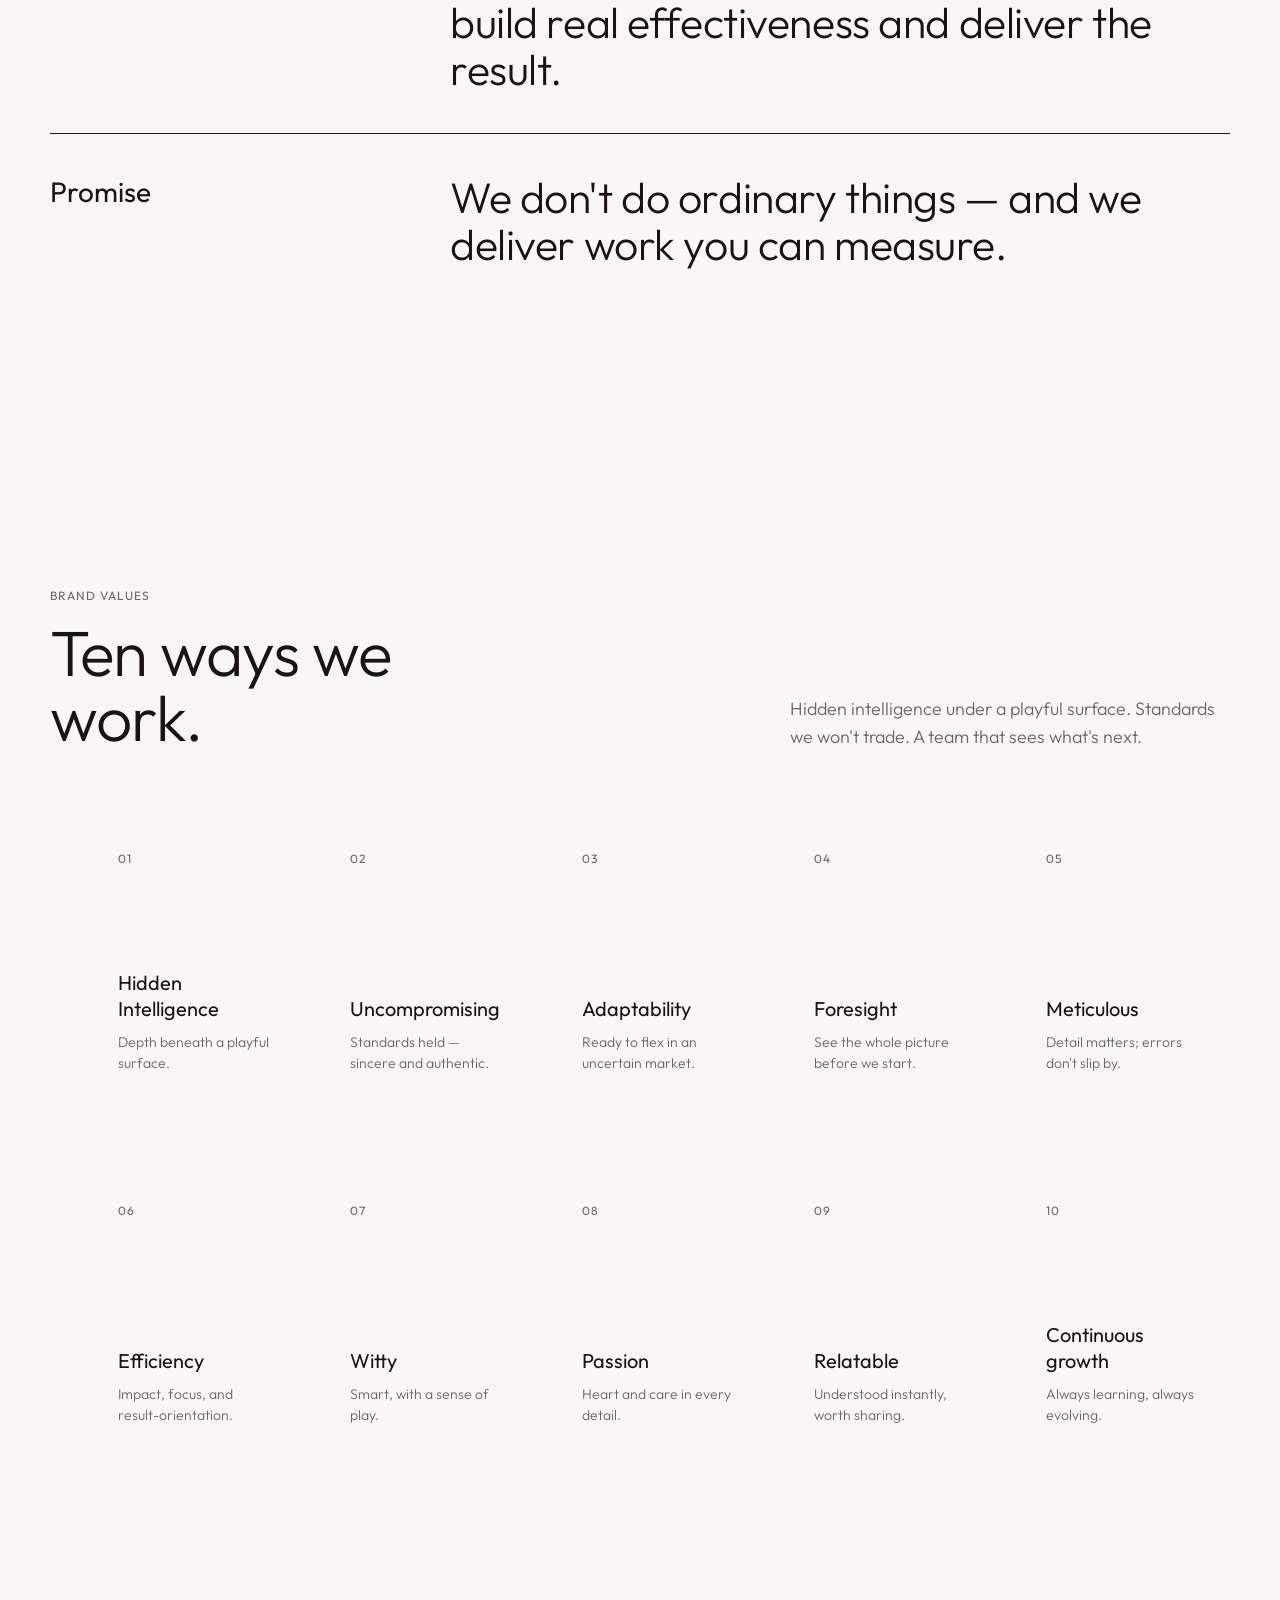
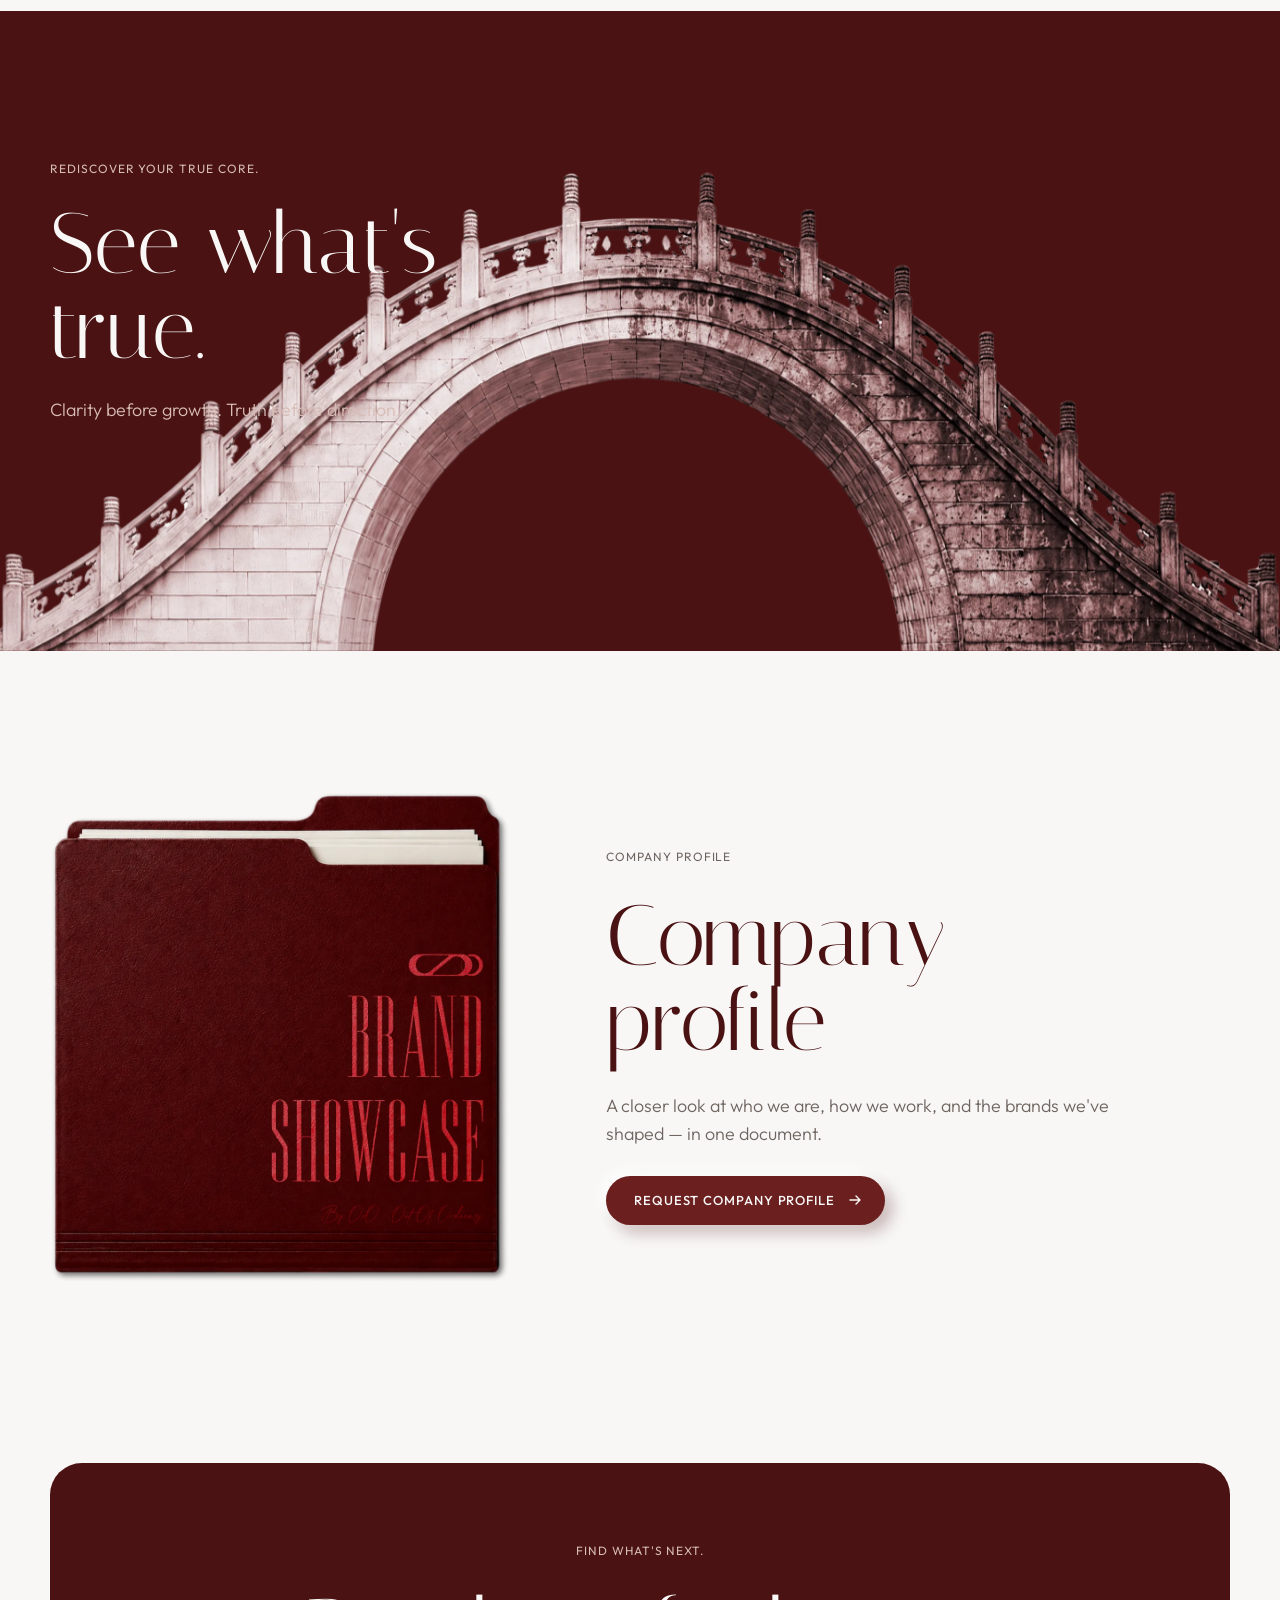
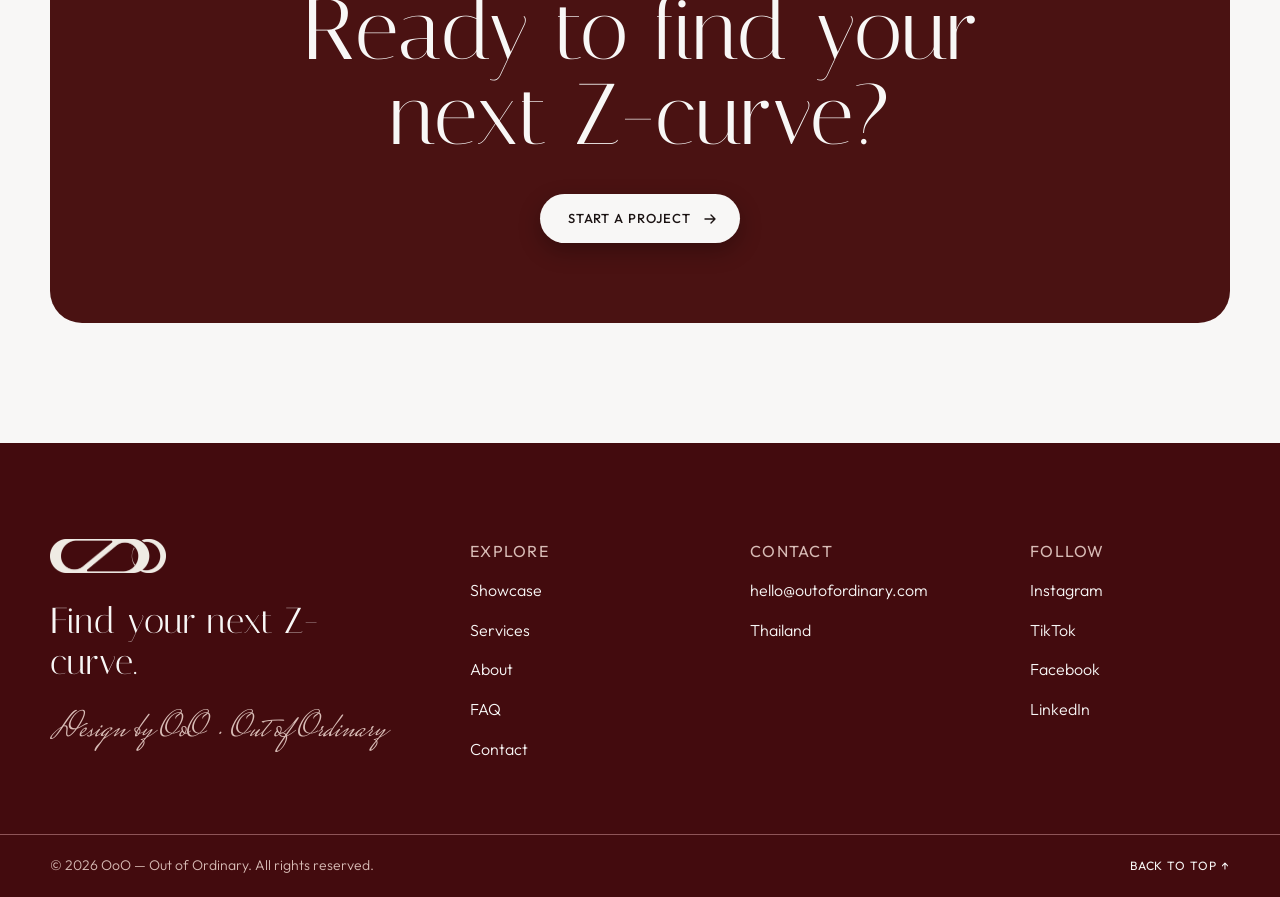
==== commit 73ab34d8: "Nav: rename Work to Showcase so the Brand Showcase page is easy to find Co-Authored-By: Claude Opus " ====
--- a/about.html
+++ b/about.html
@@ -22,7 +22,7 @@
         <img class="logo-light" src="assets/img/logo-mark-light.png" alt="" width="116" height="34">
       </a>
       <nav class="nav__links" aria-label="Main">
-        <a href="work.html">Work</a>
+        <a href="work.html">Showcase</a>
         <a href="services.html">Services</a>
         <div class="nav__item">
           <a href="services.html#packages">Packages <span class="nav__caret" aria-hidden="true"></span></a>
@@ -43,7 +43,7 @@
     </div>
   </header>
   <div class="mobile-menu" id="mobile-menu">
-    <a class="mobile-menu__link" href="work.html">Work</a>
+    <a class="mobile-menu__link" href="work.html">Showcase</a>
     <a class="mobile-menu__link" href="services.html">Services</a>
     <a class="mobile-menu__link" href="services.html#packages">Packages</a>
     <div class="mobile-menu__sub">
@@ -173,7 +173,7 @@
       </div>
       <div class="footer__col">
         <p class="label label--rose">Explore</p>
-        <a href="work.html">Work</a>
+        <a href="work.html">Showcase</a>
         <a href="services.html">Services</a>
         <a href="about.html">About</a>
         <a href="faq.html">FAQ</a>
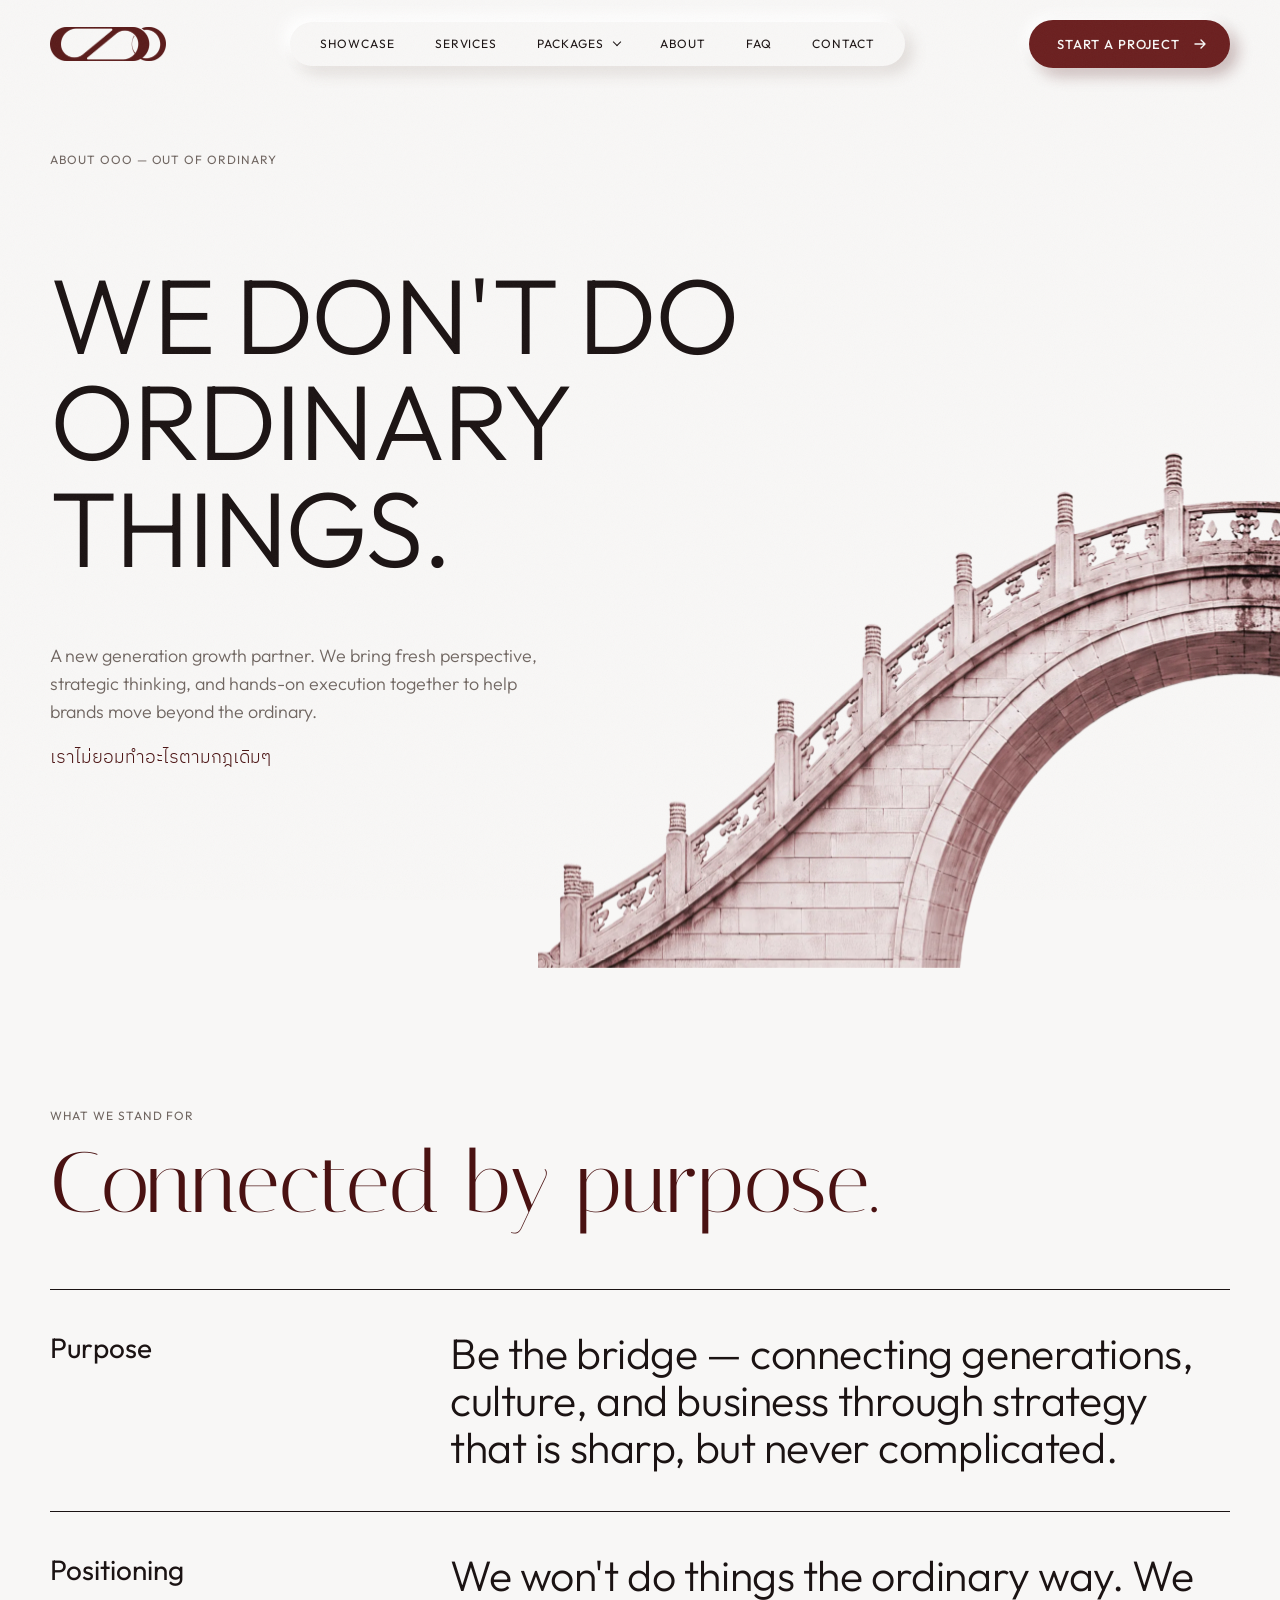
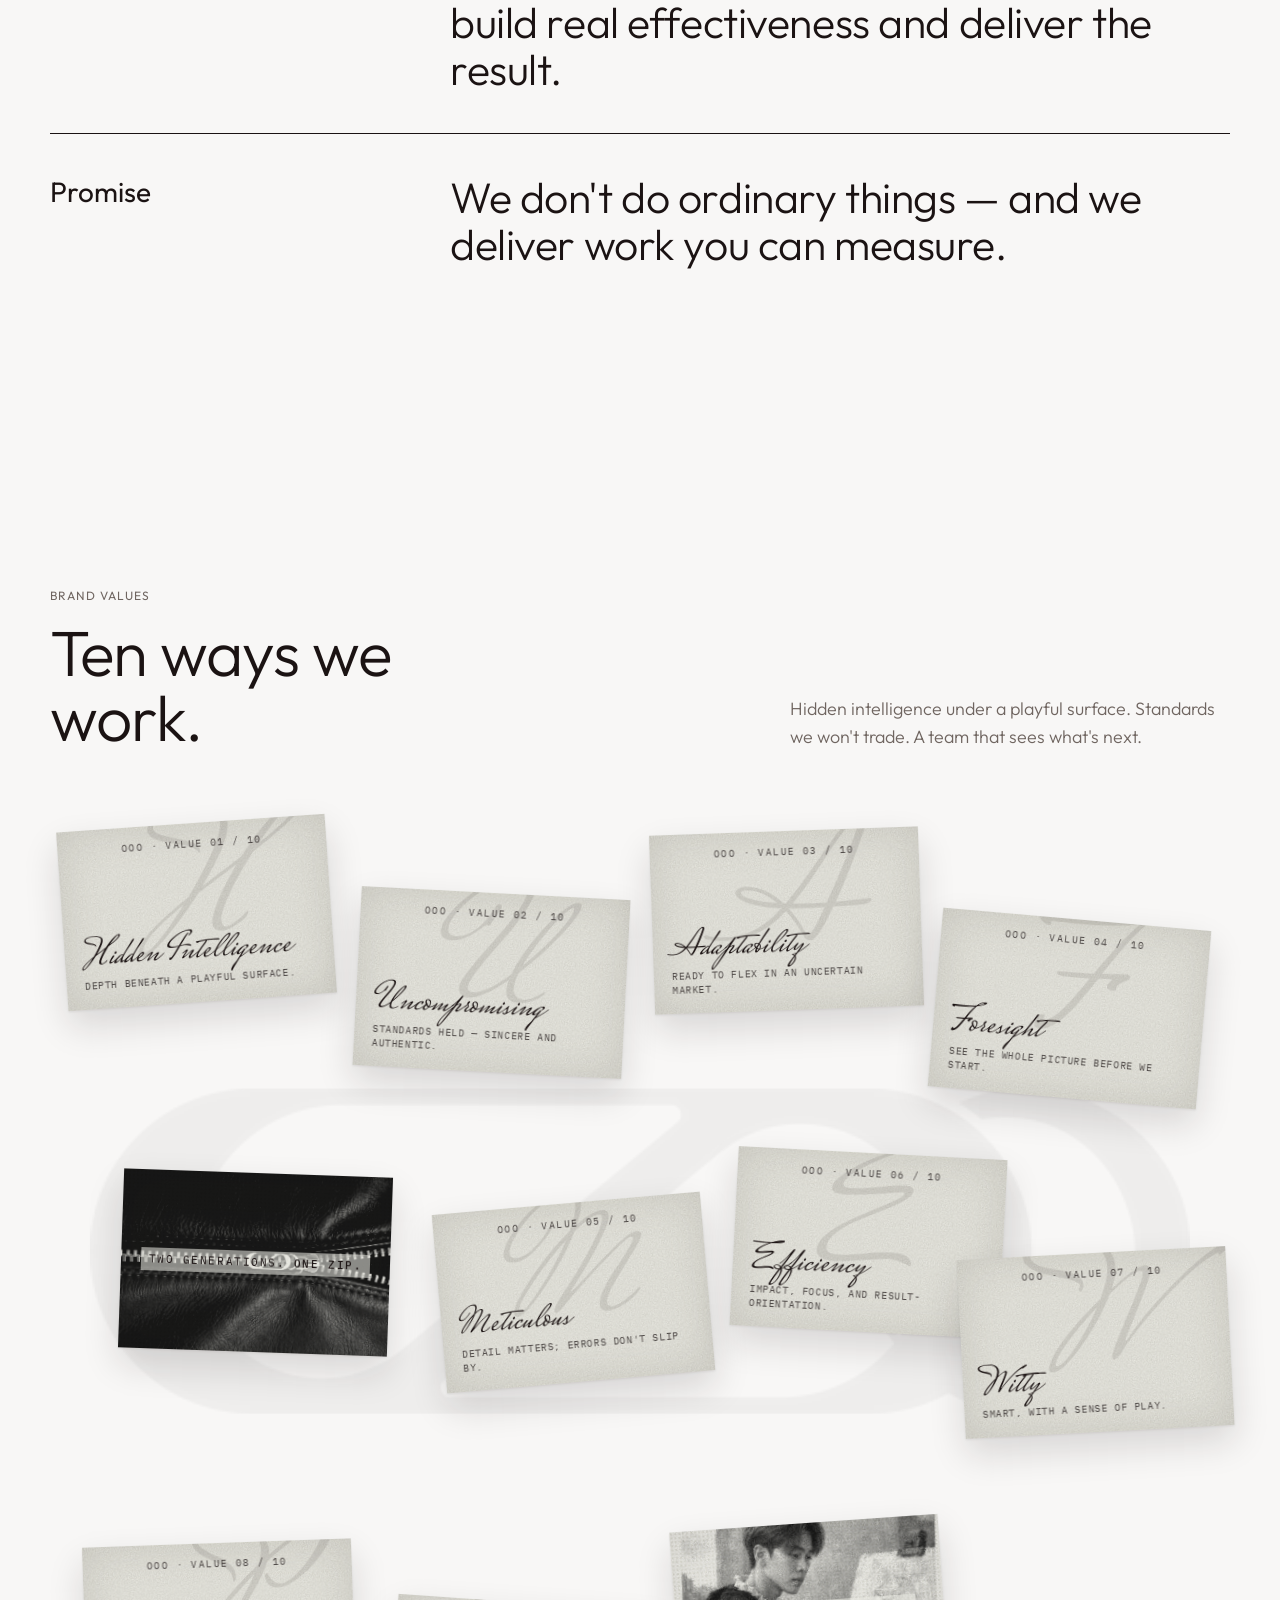
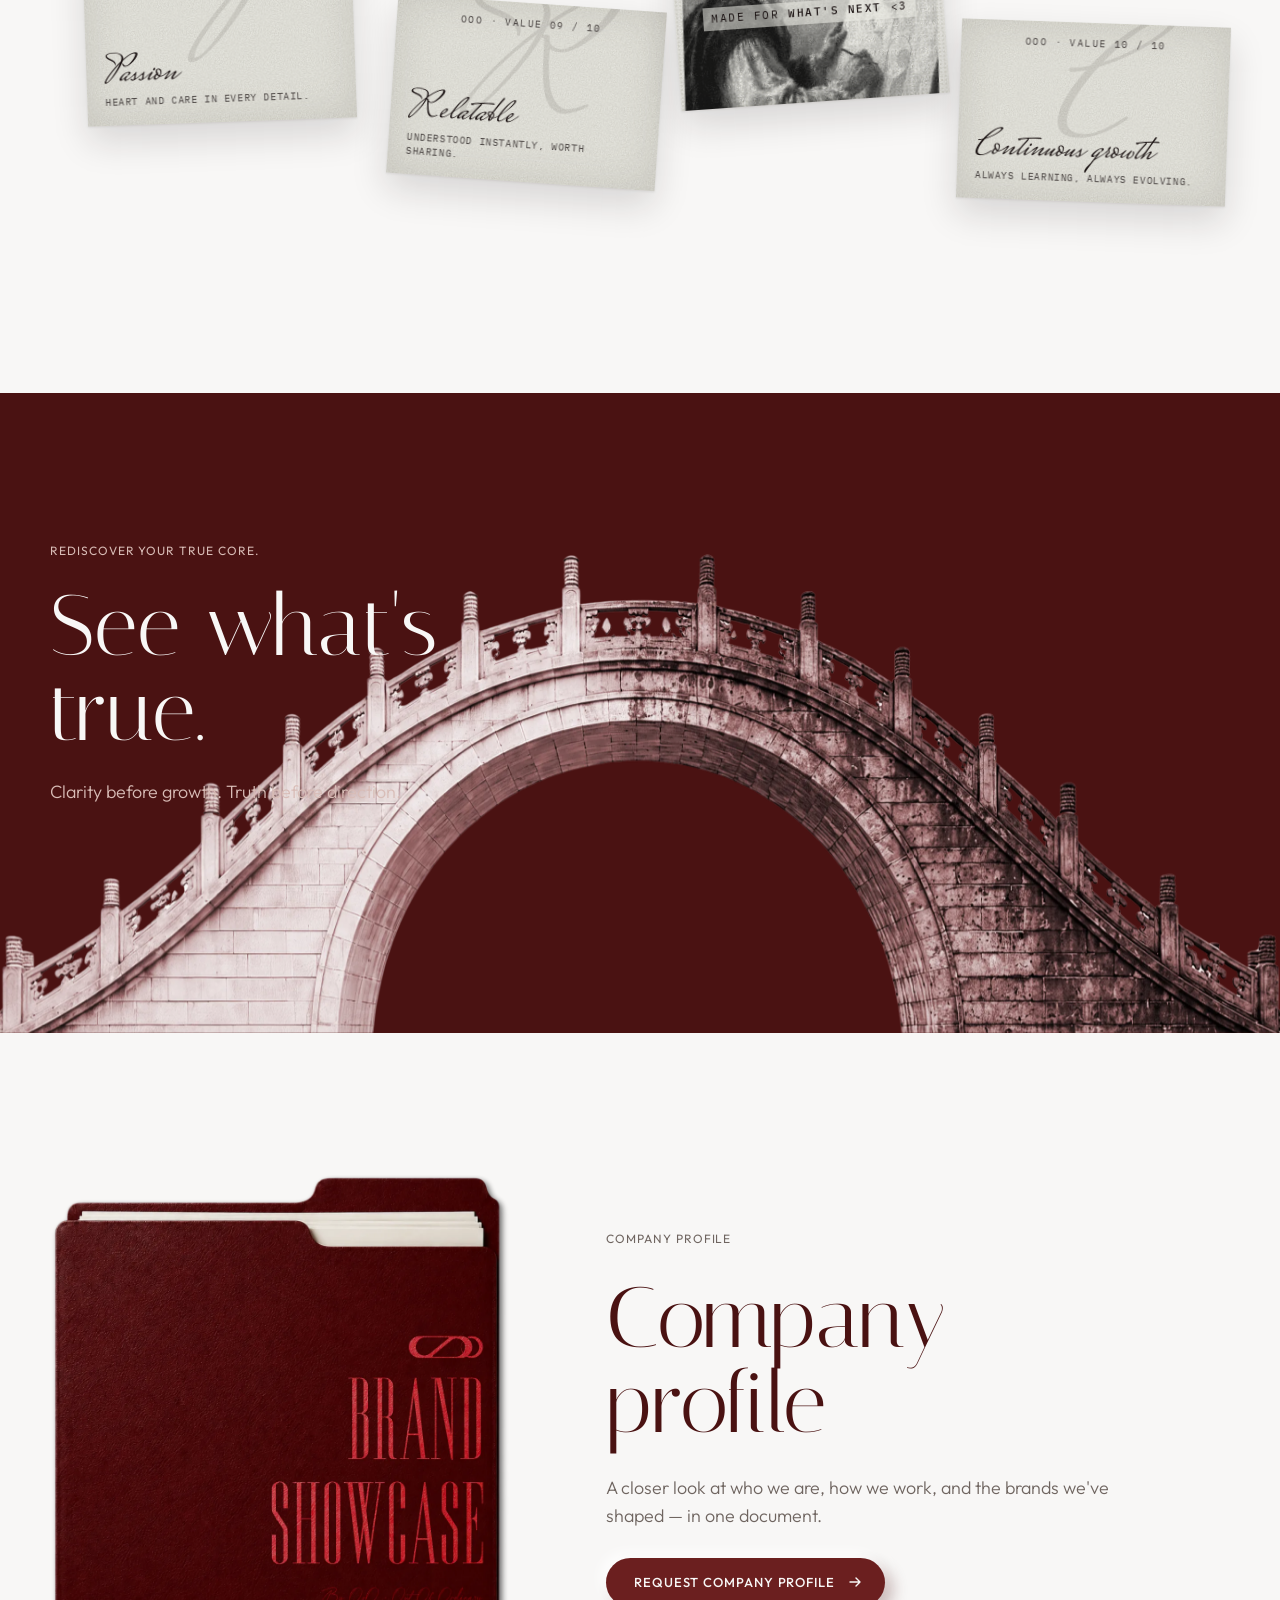
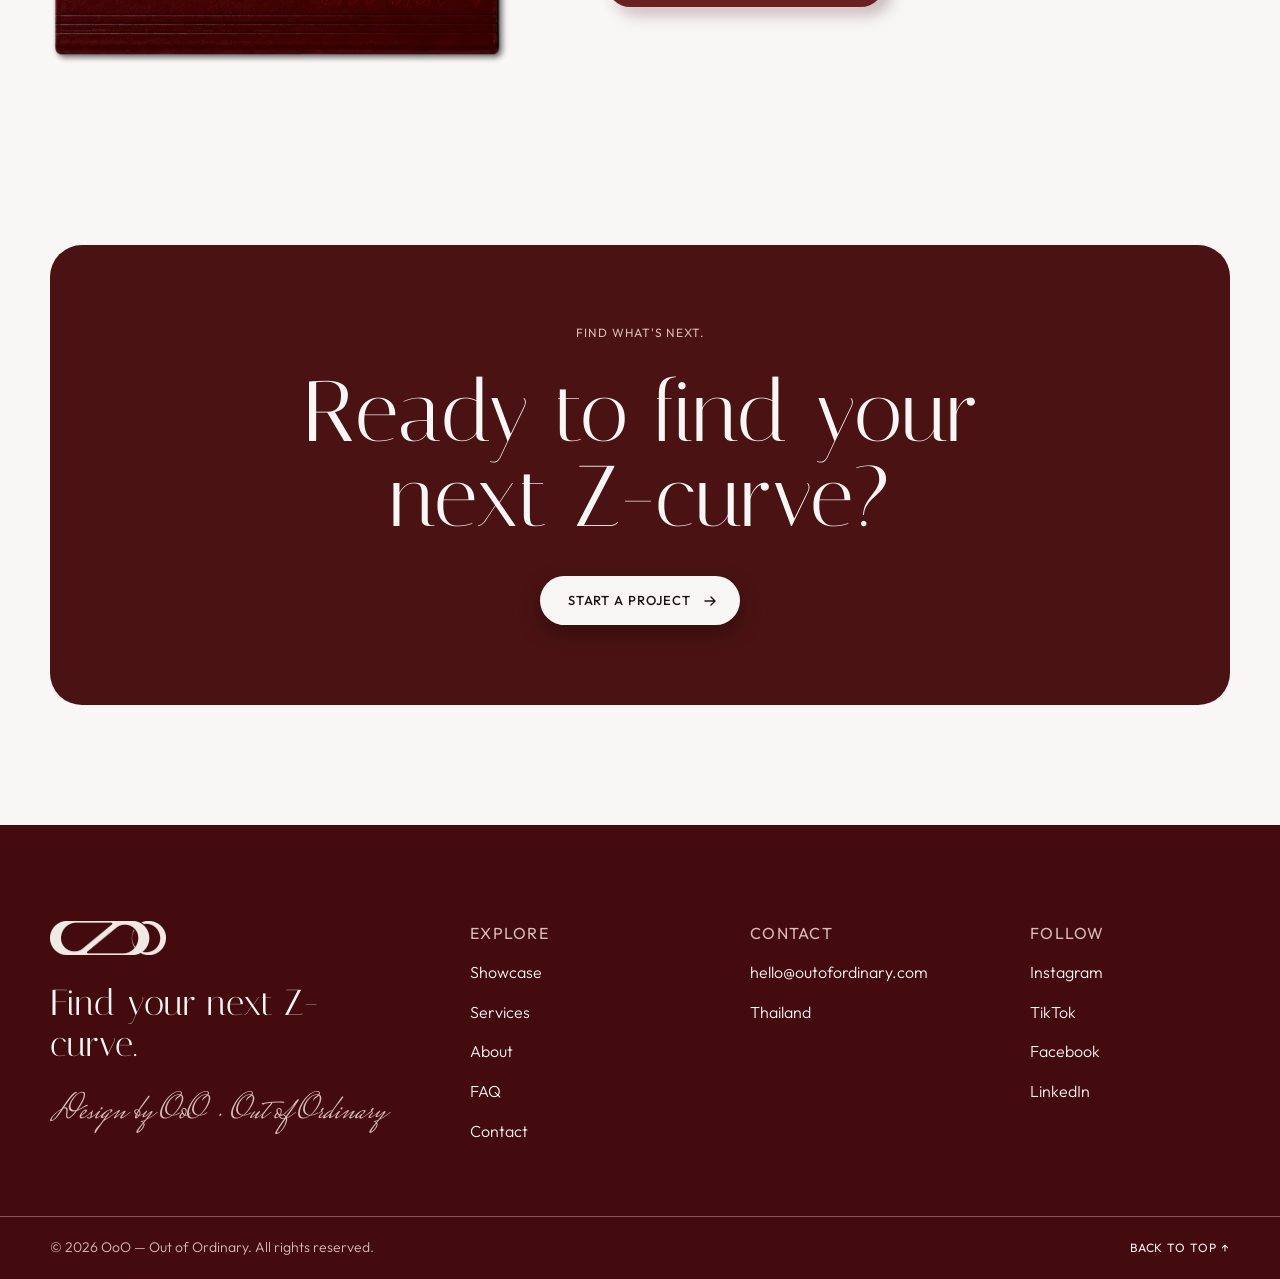
==== commit a681b5e0: "About: brand values as scattered paper postcards Ten textured postcard cards (script value name, gho" ====
--- a/about.html
+++ b/about.html
@@ -8,7 +8,7 @@
   <link rel="icon" type="image/png" href="assets/img/favicon.png">
   <link rel="preconnect" href="https://fonts.googleapis.com">
   <link rel="preconnect" href="https://fonts.gstatic.com" crossorigin>
-  <link href="https://fonts.googleapis.com/css2?family=IBM+Plex+Sans+Thai:wght@300;400&family=Italiana&family=Mrs+Saint+Delafield&family=Outfit:wght@300;400;500&display=swap" rel="stylesheet">
+  <link href="https://fonts.googleapis.com/css2?family=IBM+Plex+Mono:wght@400;500&family=IBM+Plex+Sans+Thai:wght@300;400&family=Italiana&family=Mrs+Saint+Delafield&family=Outfit:wght@300;400;500&display=swap" rel="stylesheet">
   <link rel="stylesheet" href="assets/css/style.css">
   <link rel="stylesheet" href="assets/css/about.css">
 </head>
@@ -22,7 +22,7 @@
         <img class="logo-light" src="assets/img/logo-mark-light.png" alt="" width="116" height="34">
       </a>
       <nav class="nav__links" aria-label="Main">
-        <a href="work.html">Showcase</a>
+        <a href="showcase.html">Showcase</a>
         <a href="services.html">Services</a>
         <div class="nav__item">
           <a href="services.html#packages">Packages <span class="nav__caret" aria-hidden="true"></span></a>
@@ -43,7 +43,7 @@
     </div>
   </header>
   <div class="mobile-menu" id="mobile-menu">
-    <a class="mobile-menu__link" href="work.html">Showcase</a>
+    <a class="mobile-menu__link" href="showcase.html">Showcase</a>
     <a class="mobile-menu__link" href="services.html">Services</a>
     <a class="mobile-menu__link" href="services.html#packages">Packages</a>
     <div class="mobile-menu__sub">
@@ -99,6 +99,7 @@
 
     <!-- BRAND VALUES -->
     <section class="section ab-values">
+      <img class="ab-values__mark" src="assets/img/logo-mark.png" alt="" aria-hidden="true" width="464" height="137">
       <div class="container">
         <div class="ab-values__head">
           <div data-reveal="left">
@@ -107,17 +108,99 @@
           </div>
           <p class="body-l muted ab-values__lede" data-reveal="up" style="--d:.2s">Hidden intelligence under a playful surface. Standards we won't trade. A team that sees what's next.</p>
         </div>
-        <ol class="ab-values__grid">
-          <li class="value" data-reveal="up" style="--d:0s"><span class="label label--muted">01</span><span class="value__b"><span class="value__t">Hidden Intelligence</span><span class="body-s muted">Depth beneath a playful surface.</span></span></li>
-          <li class="value" data-reveal="up" style="--d:.06s"><span class="label label--muted">02</span><span class="value__b"><span class="value__t">Uncompromising</span><span class="body-s muted">Standards held — sincere and authentic.</span></span></li>
-          <li class="value" data-reveal="up" style="--d:.12s"><span class="label label--muted">03</span><span class="value__b"><span class="value__t">Adaptability</span><span class="body-s muted">Ready to flex in an uncertain market.</span></span></li>
-          <li class="value" data-reveal="up" style="--d:.18s"><span class="label label--muted">04</span><span class="value__b"><span class="value__t">Foresight</span><span class="body-s muted">See the whole picture before we start.</span></span></li>
-          <li class="value" data-reveal="up" style="--d:.24s"><span class="label label--muted">05</span><span class="value__b"><span class="value__t">Meticulous</span><span class="body-s muted">Detail matters; errors don't slip by.</span></span></li>
-          <li class="value" data-reveal="up" style="--d:0s"><span class="label label--muted">06</span><span class="value__b"><span class="value__t">Efficiency</span><span class="body-s muted">Impact, focus, and result-orientation.</span></span></li>
-          <li class="value" data-reveal="up" style="--d:.06s"><span class="label label--muted">07</span><span class="value__b"><span class="value__t">Witty</span><span class="body-s muted">Smart, with a sense of play.</span></span></li>
-          <li class="value" data-reveal="up" style="--d:.12s"><span class="label label--muted">08</span><span class="value__b"><span class="value__t">Passion</span><span class="body-s muted">Heart and care in every detail.</span></span></li>
-          <li class="value" data-reveal="up" style="--d:.18s"><span class="label label--muted">09</span><span class="value__b"><span class="value__t">Relatable</span><span class="body-s muted">Understood instantly, worth sharing.</span></span></li>
-          <li class="value" data-reveal="up" style="--d:.24s"><span class="label label--muted">10</span><span class="value__b"><span class="value__t">Continuous growth</span><span class="body-s muted">Always learning, always evolving.</span></span></li>
+        <ol class="vstage" aria-label="Our ten brand values">
+          <li class="vcard" data-reveal="drop" style="--x:1%;--y:0px;--rot:-4deg;--rot-from:-12deg;--d:0.00s;--f:7.0s">
+            <div class="vcard__in">
+              <p class="vcard__mono">OoO · Value 01 / 10</p>
+              <span class="vcard__ghost" aria-hidden="true">H</span>
+              <h3 class="vcard__name">Hidden Intelligence</h3>
+              <p class="vcard__mono vcard__desc">Depth beneath a playful surface.</p>
+            </div>
+          </li>
+          <li class="vcard" data-reveal="drop" style="--x:26%;--y:70px;--rot:3deg;--rot-from:9deg;--d:0.07s;--f:7.2s">
+            <div class="vcard__in">
+              <p class="vcard__mono">OoO · Value 02 / 10</p>
+              <span class="vcard__ghost" aria-hidden="true">U</span>
+              <h3 class="vcard__name">Uncompromising</h3>
+              <p class="vcard__mono vcard__desc">Standards held — sincere and authentic.</p>
+            </div>
+          </li>
+          <li class="vcard" data-reveal="drop" style="--x:51%;--y:8px;--rot:-2deg;--rot-from:-6deg;--d:0.14s;--f:7.4s">
+            <div class="vcard__in">
+              <p class="vcard__mono">OoO · Value 03 / 10</p>
+              <span class="vcard__ghost" aria-hidden="true">A</span>
+              <h3 class="vcard__name">Adaptability</h3>
+              <p class="vcard__mono vcard__desc">Ready to flex in an uncertain market.</p>
+            </div>
+          </li>
+          <li class="vcard" data-reveal="drop" style="--x:75%;--y:96px;--rot:5deg;--rot-from:15deg;--d:0.21s;--f:7.6s">
+            <div class="vcard__in">
+              <p class="vcard__mono">OoO · Value 04 / 10</p>
+              <span class="vcard__ghost" aria-hidden="true">F</span>
+              <h3 class="vcard__name">Foresight</h3>
+              <p class="vcard__mono vcard__desc">See the whole picture before we start.</p>
+            </div>
+          </li>
+          <li class="vcard vcard--photo" data-reveal="drop" style="--x:6%;--y:350px;--rot:2deg;--rot-from:6deg;--d:0.28s;--f:7.8s" aria-hidden="true">
+            <div class="vcard__in">
+              <img src="assets/img/home/zip-leather.webp" alt="" loading="lazy">
+              <p class="vcard__mono vcard__mono--mid">Two generations. <b>One zip.</b></p>
+            </div>
+          </li>
+          <li class="vcard" data-reveal="drop" style="--x:33%;--y:380px;--rot:-5deg;--rot-from:-15deg;--d:0.35s;--f:8.1s">
+            <div class="vcard__in">
+              <p class="vcard__mono">OoO · Value 05 / 10</p>
+              <span class="vcard__ghost" aria-hidden="true">M</span>
+              <h3 class="vcard__name">Meticulous</h3>
+              <p class="vcard__mono vcard__desc">Detail matters; errors don't slip by.</p>
+            </div>
+          </li>
+          <li class="vcard" data-reveal="drop" style="--x:58%;--y:330px;--rot:3deg;--rot-from:9deg;--d:0.42s;--f:8.3s">
+            <div class="vcard__in">
+              <p class="vcard__mono">OoO · Value 06 / 10</p>
+              <span class="vcard__ghost" aria-hidden="true">E</span>
+              <h3 class="vcard__name">Efficiency</h3>
+              <p class="vcard__mono vcard__desc">Impact, focus, and result-orientation.</p>
+            </div>
+          </li>
+          <li class="vcard" data-reveal="drop" style="--x:80%;--y:430px;--rot:-3deg;--rot-from:-9deg;--d:0.49s;--f:8.5s">
+            <div class="vcard__in">
+              <p class="vcard__mono">OoO · Value 07 / 10</p>
+              <span class="vcard__ghost" aria-hidden="true">W</span>
+              <h3 class="vcard__name">Witty</h3>
+              <p class="vcard__mono vcard__desc">Smart, with a sense of play.</p>
+            </div>
+          </li>
+          <li class="vcard" data-reveal="drop" style="--x:3%;--y:720px;--rot:-2deg;--rot-from:-6deg;--d:0.06s;--f:7.2s">
+            <div class="vcard__in">
+              <p class="vcard__mono">OoO · Value 08 / 10</p>
+              <span class="vcard__ghost" aria-hidden="true">P</span>
+              <h3 class="vcard__name">Passion</h3>
+              <p class="vcard__mono vcard__desc">Heart and care in every detail.</p>
+            </div>
+          </li>
+          <li class="vcard" data-reveal="drop" style="--x:29%;--y:780px;--rot:4deg;--rot-from:12deg;--d:0.13s;--f:7.4s">
+            <div class="vcard__in">
+              <p class="vcard__mono">OoO · Value 09 / 10</p>
+              <span class="vcard__ghost" aria-hidden="true">R</span>
+              <h3 class="vcard__name">Relatable</h3>
+              <p class="vcard__mono vcard__desc">Understood instantly, worth sharing.</p>
+            </div>
+          </li>
+          <li class="vcard vcard--photo" data-reveal="drop" style="--x:53%;--y:700px;--rot:-4deg;--rot-from:-12deg;--d:0.20s;--f:7.6s" aria-hidden="true">
+            <div class="vcard__in">
+              <img src="assets/img/painting-artist.webp" alt="" loading="lazy">
+              <p class="vcard__mono vcard__mono--mid">Made for <b>what's next</b> &lt;3</p>
+            </div>
+          </li>
+          <li class="vcard" data-reveal="drop" style="--x:77%;--y:800px;--rot:2deg;--rot-from:6deg;--d:0.27s;--f:7.8s">
+            <div class="vcard__in">
+              <p class="vcard__mono">OoO · Value 10 / 10</p>
+              <span class="vcard__ghost" aria-hidden="true">C</span>
+              <h3 class="vcard__name">Continuous growth</h3>
+              <p class="vcard__mono vcard__desc">Always learning, always evolving.</p>
+            </div>
+          </li>
         </ol>
       </div>
     </section>
@@ -173,7 +256,7 @@
       </div>
       <div class="footer__col">
         <p class="label label--rose">Explore</p>
-        <a href="work.html">Showcase</a>
+        <a href="showcase.html">Showcase</a>
         <a href="services.html">Services</a>
         <a href="about.html">About</a>
         <a href="faq.html">FAQ</a>
@@ -201,5 +284,6 @@
   </footer>
 
   <script src="assets/js/main.js" defer></script>
+  <script src="assets/js/about.js" defer></script>
 </body>
 </html>
--- a/assets/css/style.css
+++ b/assets/css/style.css
@@ -250,9 +250,8 @@
 }
 
 /* ---------- Marquee ---------- */
-.marquee { position: relative; overflow: hidden; height: 56px; }
+.marquee { position: relative; overflow: hidden; height: 56px; width: 100%; }
 .marquee__track { display: flex; width: max-content; height: 100%; animation: marquee 32s linear infinite; }
-.marquee:hover .marquee__track { animation-play-state: paused; }
 .marquee__group { display: flex; align-items: center; gap: 120px; padding-right: 120px; flex: none; }
 .marquee__group img { flex: none; transition: transform .3s var(--ease-out); }
 .marquee__group img:hover { transform: scale(1.06); }
--- a/assets/css/about.css
+++ b/assets/css/about.css
@@ -23,20 +23,73 @@
 .ab-stand__text { flex: 1; min-width: 0; font: 300 clamp(26px, 3.34vw, 48px)/1.1 var(--f-sans); letter-spacing: -.01em; }
 
 /* ---------- Brand values ---------- */
-.ab-values { padding: 140px 0; }
+.ab-values { padding: 140px 0 160px; position: relative; }
+/* Brand values: textured paper postcards scattered across the section.
+   Each card floats gently; on desktop they can be picked up and dragged. */
+.ab-values__mark { position: absolute; left: 50%; top: 52%; translate: -50% -50%; width: min(1100px, 90vw); max-width: none; opacity: .045; pointer-events: none; filter: grayscale(1); }
+.vstage { position: relative; height: 1010px; margin: 24px 0 0; padding: 0; list-style: none; }
+.vcard {
+  --w: clamp(240px, 21vw, 320px);
+  position: absolute; left: min(var(--x), calc(100% - var(--w))); top: var(--y); width: var(--w); z-index: 1;
+  cursor: grab; touch-action: none; user-select: none; -webkit-user-select: none;
+  transition: transform .7s var(--ease-out), opacity .85s var(--ease-out) !important;
+  transition-delay: var(--d, 0s);
+}
+.vcard.is-dragging { cursor: grabbing; transition: none !important; }
+.vcard__in {
+  position: relative; overflow: hidden; aspect-ratio: 3 / 2;
+  display: flex; flex-direction: column; justify-content: space-between; padding: 14px 18px 16px;
+  background: #ebebe4; color: var(--ink);
+  box-shadow: 0 1px 2px rgba(27, 19, 19, .08), 0 16px 34px rgba(27, 19, 19, .14), inset 0 0 40px rgba(110, 104, 92, .18);
+  animation: vfloat var(--f, 8s) ease-in-out infinite alternate;
+  transition: box-shadow .4s var(--ease-out), scale .4s var(--ease-out);
+}
+/* paper grain + worn print */
+.vcard__in::after {
+  content: ""; position: absolute; inset: 0; pointer-events: none; mix-blend-mode: multiply; opacity: .55;
+  background-image: url("data:image/svg+xml,%3Csvg xmlns='http://www.w3.org/2000/svg' width='220' height='220'%3E%3Cfilter id='n'%3E%3CfeTurbulence type='fractalNoise' baseFrequency='.75' numOctaves='3' stitchTiles='stitch'/%3E%3CfeColorMatrix values='0 0 0 0 .3  0 0 0 0 .28  0 0 0 0 .25  0 0 0 .55 0'/%3E%3C/filter%3E%3Crect width='100%25' height='100%25' filter='url(%23n)'/%3E%3C/svg%3E");
+}
+@keyframes vfloat { from { translate: 0 -5px; } to { translate: 0 6px; } }
+.vcard:hover { z-index: 5; }
+.js .vcard.is-in:hover { transform: rotate(0deg); }
+.vcard:hover .vcard__in { scale: 1.04; box-shadow: 0 2px 4px rgba(27, 19, 19, .08), 0 28px 50px rgba(27, 19, 19, .2), inset 0 0 40px rgba(110, 104, 92, .18); }
+.vcard__mono { position: relative; z-index: 1; font: 400 10px/1.4 "IBM Plex Mono", ui-monospace, monospace; letter-spacing: .14em; text-transform: uppercase; text-align: center; color: rgba(27, 19, 19, .72); }
+.vcard__mono b { font-weight: 500; color: var(--ink); }
+.vcard__desc { text-align: left; letter-spacing: .06em; overflow-wrap: anywhere; }
+.vcard__ghost {
+  position: absolute; left: 50%; top: 46%; translate: -50% -50%;
+  font: 400 clamp(150px, 13vw, 210px)/1 var(--f-script); color: rgba(27, 19, 19, .1);
+  pointer-events: none; filter: blur(.4px);
+}
+.vcard__name { position: relative; z-index: 1; margin-top: auto; font: 400 clamp(34px, 3vw, 46px)/1.05 var(--f-script); color: var(--ink); text-wrap: balance; }
+/* photo cards: halftone black-and-white print */
+.vcard--photo .vcard__in { padding: 0; justify-content: center; background: #e9e9e2; }
+.vcard--photo img { position: absolute; inset: 0; width: 100%; height: 100%; object-fit: cover; filter: grayscale(1) contrast(1.15) brightness(1.3); mix-blend-mode: multiply; opacity: .9; }
+.vcard--photo .vcard__in::before {
+  content: ""; position: absolute; inset: 0; z-index: 0; pointer-events: none; mix-blend-mode: screen; opacity: .35;
+  background: radial-gradient(circle, transparent 0 1px, #fff 1.4px) 0 0 / 4px 4px;
+}
+.vcard__mono--mid { padding: 4px 8px; font-size: 11px; color: var(--ink); background: rgba(235, 235, 228, .55); align-self: center; }
+@media (prefers-reduced-motion: reduce) { .vcard__in { animation: none; } }
+@media (max-width: 980px) {
+  .ab-values__mark { top: 60%; }
+  .vstage { height: auto; display: grid; grid-template-columns: repeat(2, minmax(0, 1fr)); gap: 28px 20px; }
+  .vcard { position: relative; left: auto; top: auto; width: auto; cursor: default; touch-action: auto; }
+  .js .vcard.is-in { transform: rotate(calc(var(--rot) * .5)); }
+}
+@media (max-width: 560px) {
+  /* phone: the postcards become a swipeable deck */
+  .vstage {
+    display: flex; gap: 18px; overflow-x: auto; scroll-snap-type: x mandatory; scrollbar-width: none;
+    margin-inline: calc(var(--gutter) * -1); padding: 24px var(--gutter) 40px;
+  }
+  .vstage::-webkit-scrollbar { display: none; }
+  .vcard { flex: 0 0 80%; scroll-snap-align: center; }
+  .vcard__name { font-size: 40px; }
+}
 .ab-values__head { display: flex; align-items: flex-end; justify-content: space-between; gap: 48px; margin-bottom: 72px; }
 .ab-values__head > div { display: flex; flex-direction: column; gap: 16px; }
 .ab-values__lede { width: 440px; max-width: 100%; }
-.ab-values__grid { display: grid; grid-template-columns: repeat(5, minmax(0, 1fr)); gap: 72px 20px; }
-.value {
-  height: 280px; padding: 28px; border-radius: 24px;
-  display: flex; flex-direction: column; justify-content: space-between;
-  background: var(--paper);
-  transition: box-shadow .35s var(--ease-out), transform .85s var(--ease-out), opacity .85s var(--ease-out) !important;
-}
-.value:hover { box-shadow: var(--neu-raised-sm); }
-.value__b { display: flex; flex-direction: column; gap: 10px; }
-.value__t { font: 400 20px/1.3 var(--f-sans); color: var(--ink); }
 
 /* ---------- See what's true ---------- */
 .ab-true { background: var(--wine); min-height: 640px; padding: 150px 0 120px; }
@@ -65,11 +118,6 @@
 
 /* ---------- Responsive ---------- */
 @media (max-width: 1200px) {
-  .ab-values__grid { grid-template-columns: repeat(2, minmax(0, 1fr)); gap: 20px; }
-  .value { height: auto; min-height: 200px; gap: 40px; box-shadow: var(--neu-raised-sm); }
-  .ab-profile__inner { gap: 56px; }
-  .ab-profile__book { width: 38%; height: auto; }
-}
 
 @media (max-width: 980px) {
   .ab-hero { min-height: 0; padding: 120px 0 0; display: flex; flex-direction: column; }
@@ -83,27 +131,6 @@
   .ab-stand__row .h3 { width: auto; font-size: 22px; }
 
   .ab-values__head { flex-direction: column; align-items: flex-start; gap: 24px; margin-bottom: 48px; }
-  .ab-values__grid { grid-template-columns: repeat(2, minmax(0, 1fr)); }
-  .value { height: auto; min-height: 200px; gap: 40px; padding: 24px; box-shadow: var(--neu-raised-sm); }
-
-  .ab-true { min-height: 0; padding: 96px 0 0; display: flex; flex-direction: column; }
-  .ab-true__bridge { order: 2; }
-  .ab-true__bridge { position: relative; height: auto; aspect-ratio: 1440 / 539; margin-top: 16px; }
-
-  .ab-profile__inner { flex-direction: column; align-items: flex-start; gap: 48px; }
-  .ab-profile__book { width: min(460px, 100%); }
-  .ab-profile__text { width: 100%; }
-
-  .ab-cta { padding: 24px 0 96px; }
-  .ab-cta__card { padding: 64px 32px; }
-}
 
 @media (max-width: 560px) {
   .ab-hero__title { font-size: clamp(40px, 12vw, 52px); }
-  .ab-values__grid { grid-template-columns: minmax(0, 1fr); gap: 16px; }
-  .value { min-height: 0; }
-  .ab-true .serif-xl, .ab-profile .serif-xl { font-size: 56px; }
-  .ab-cta__title { font-size: 44px; }
-  .ab-cta__title br { display: none; }
-  .ab-cta__card { padding: 56px 20px; }
-}
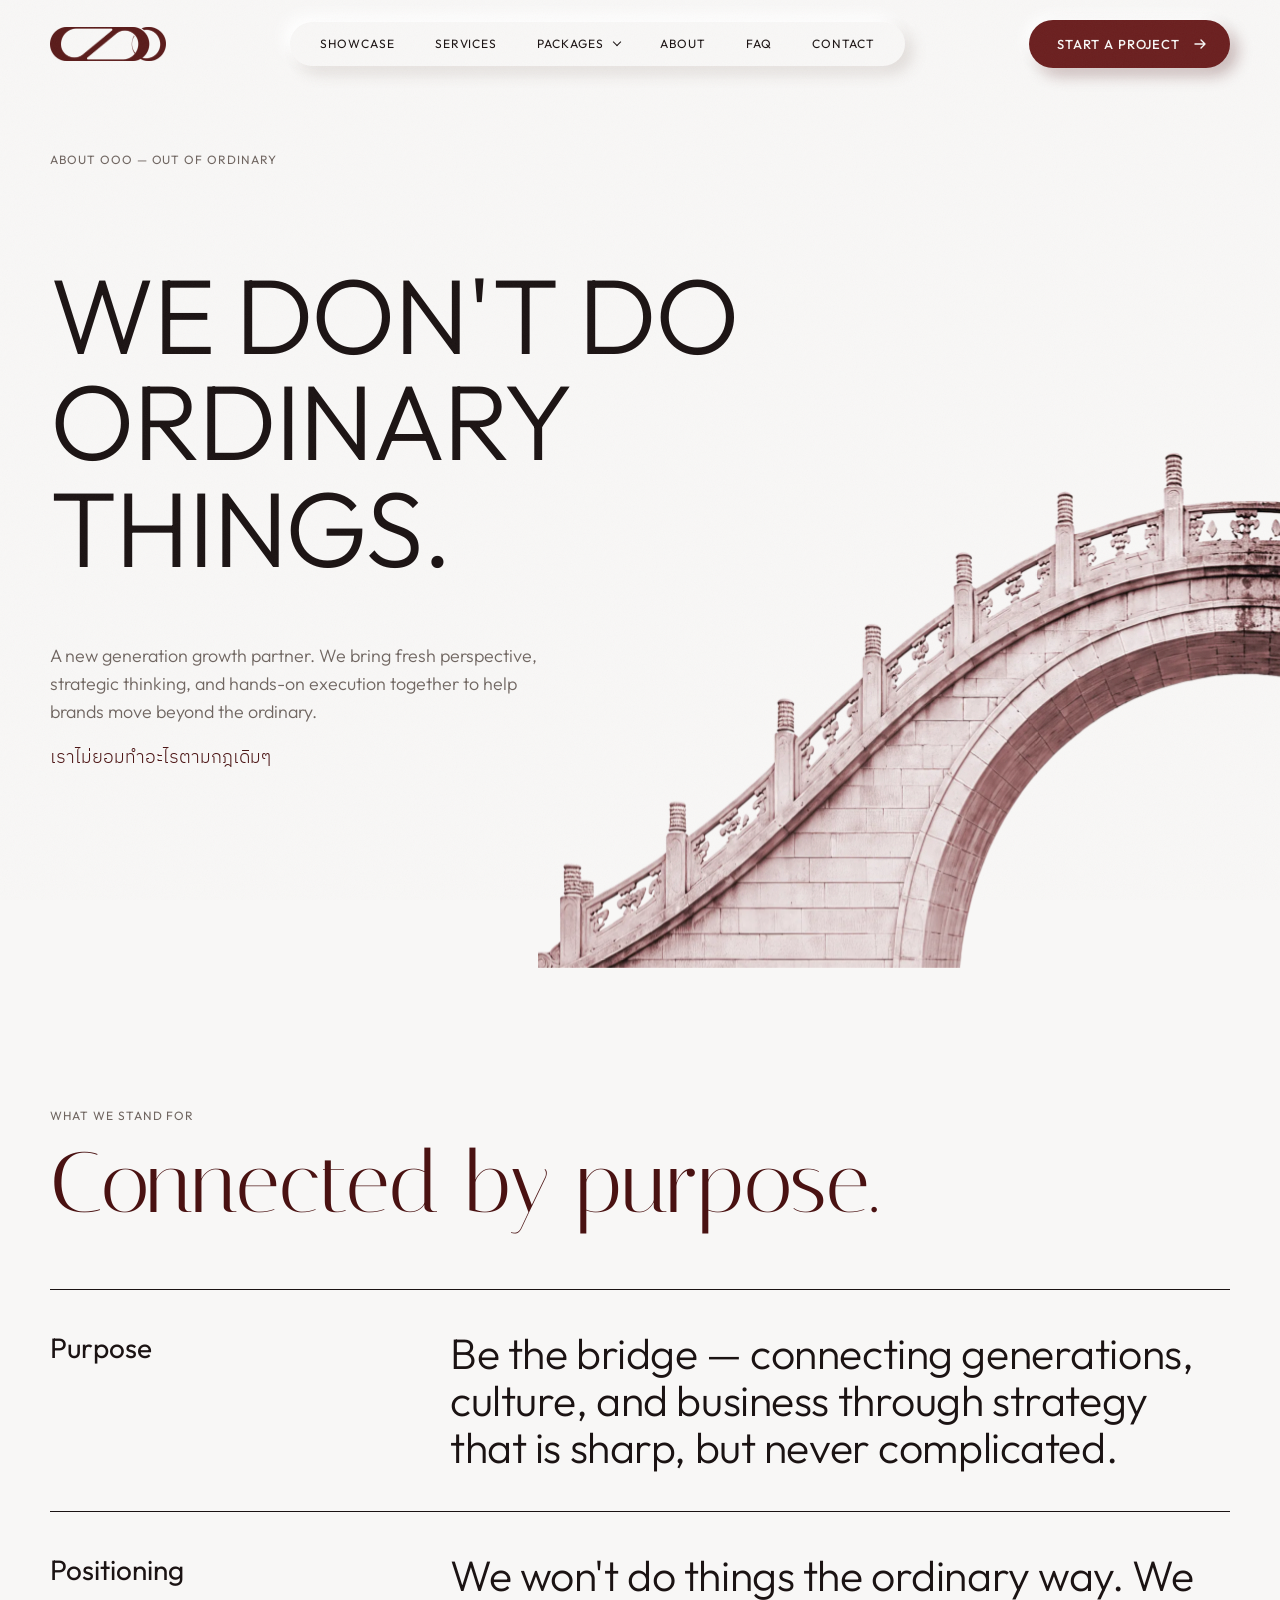
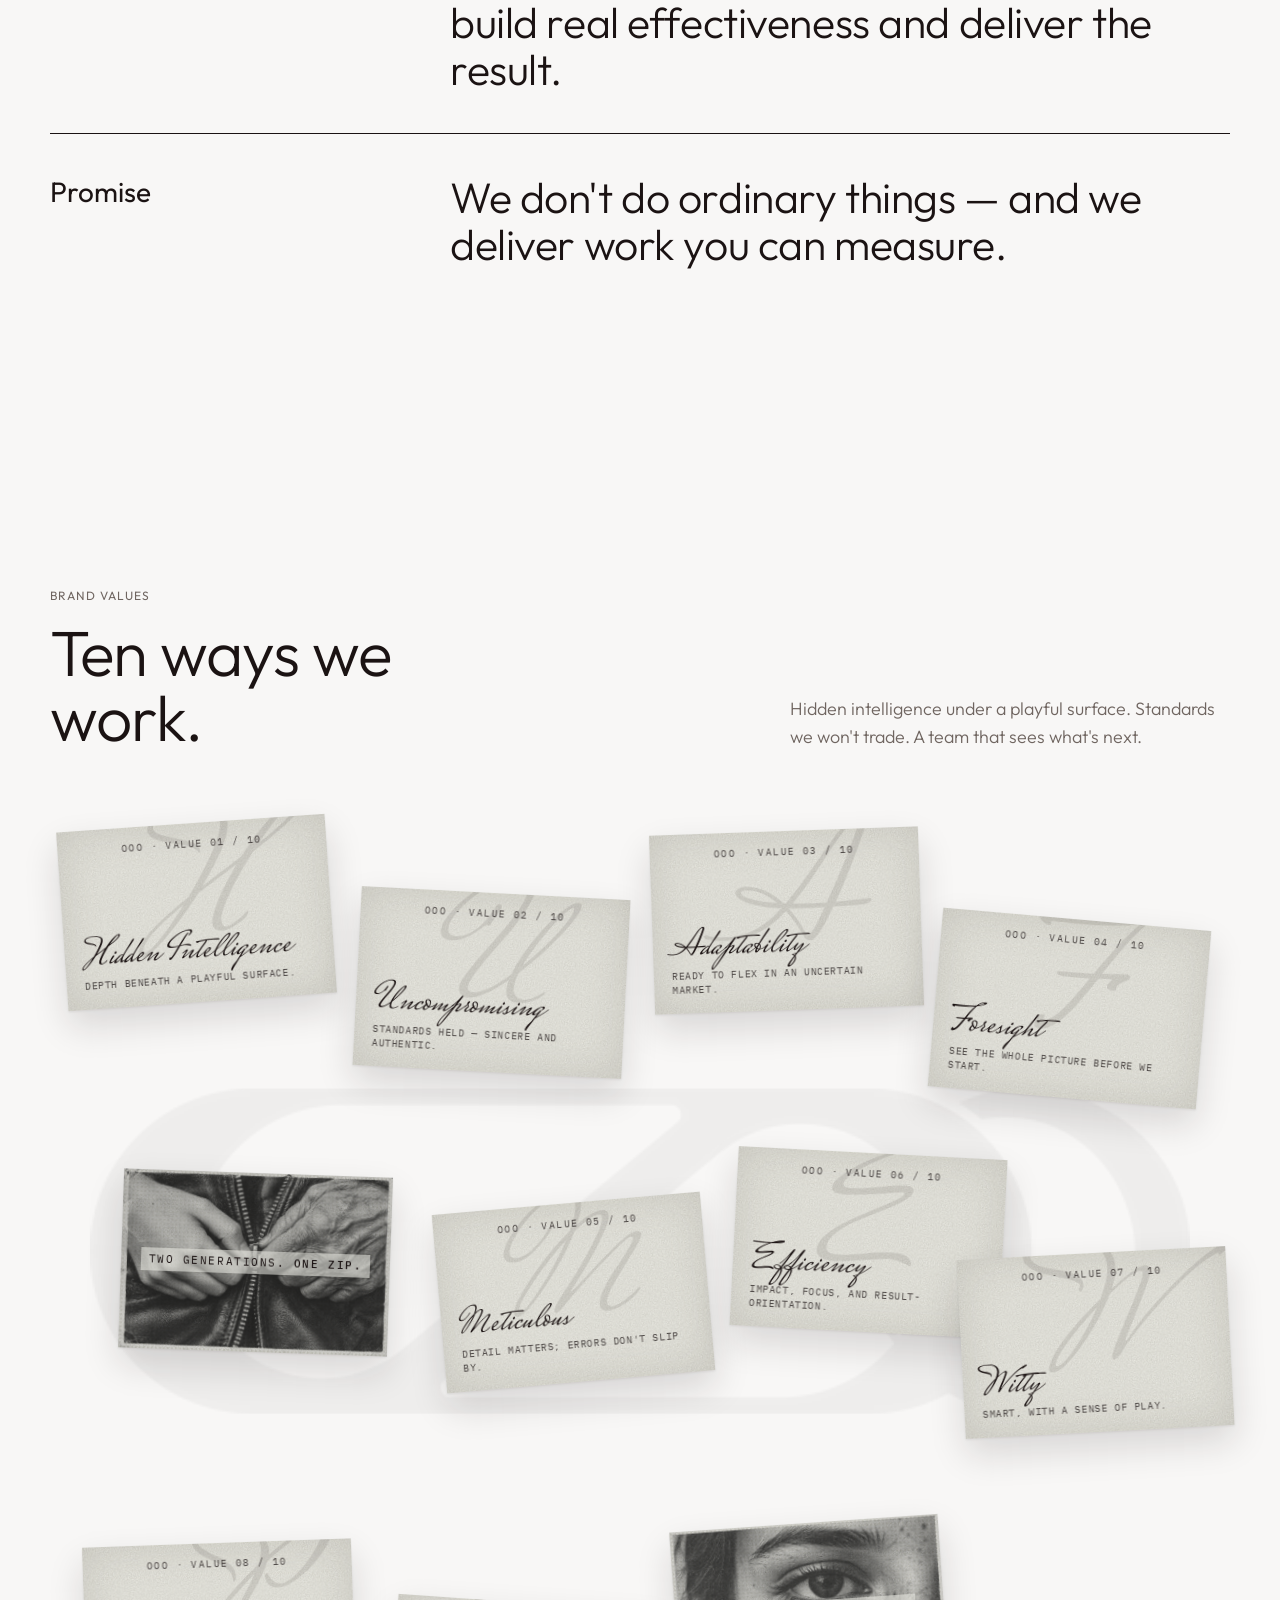
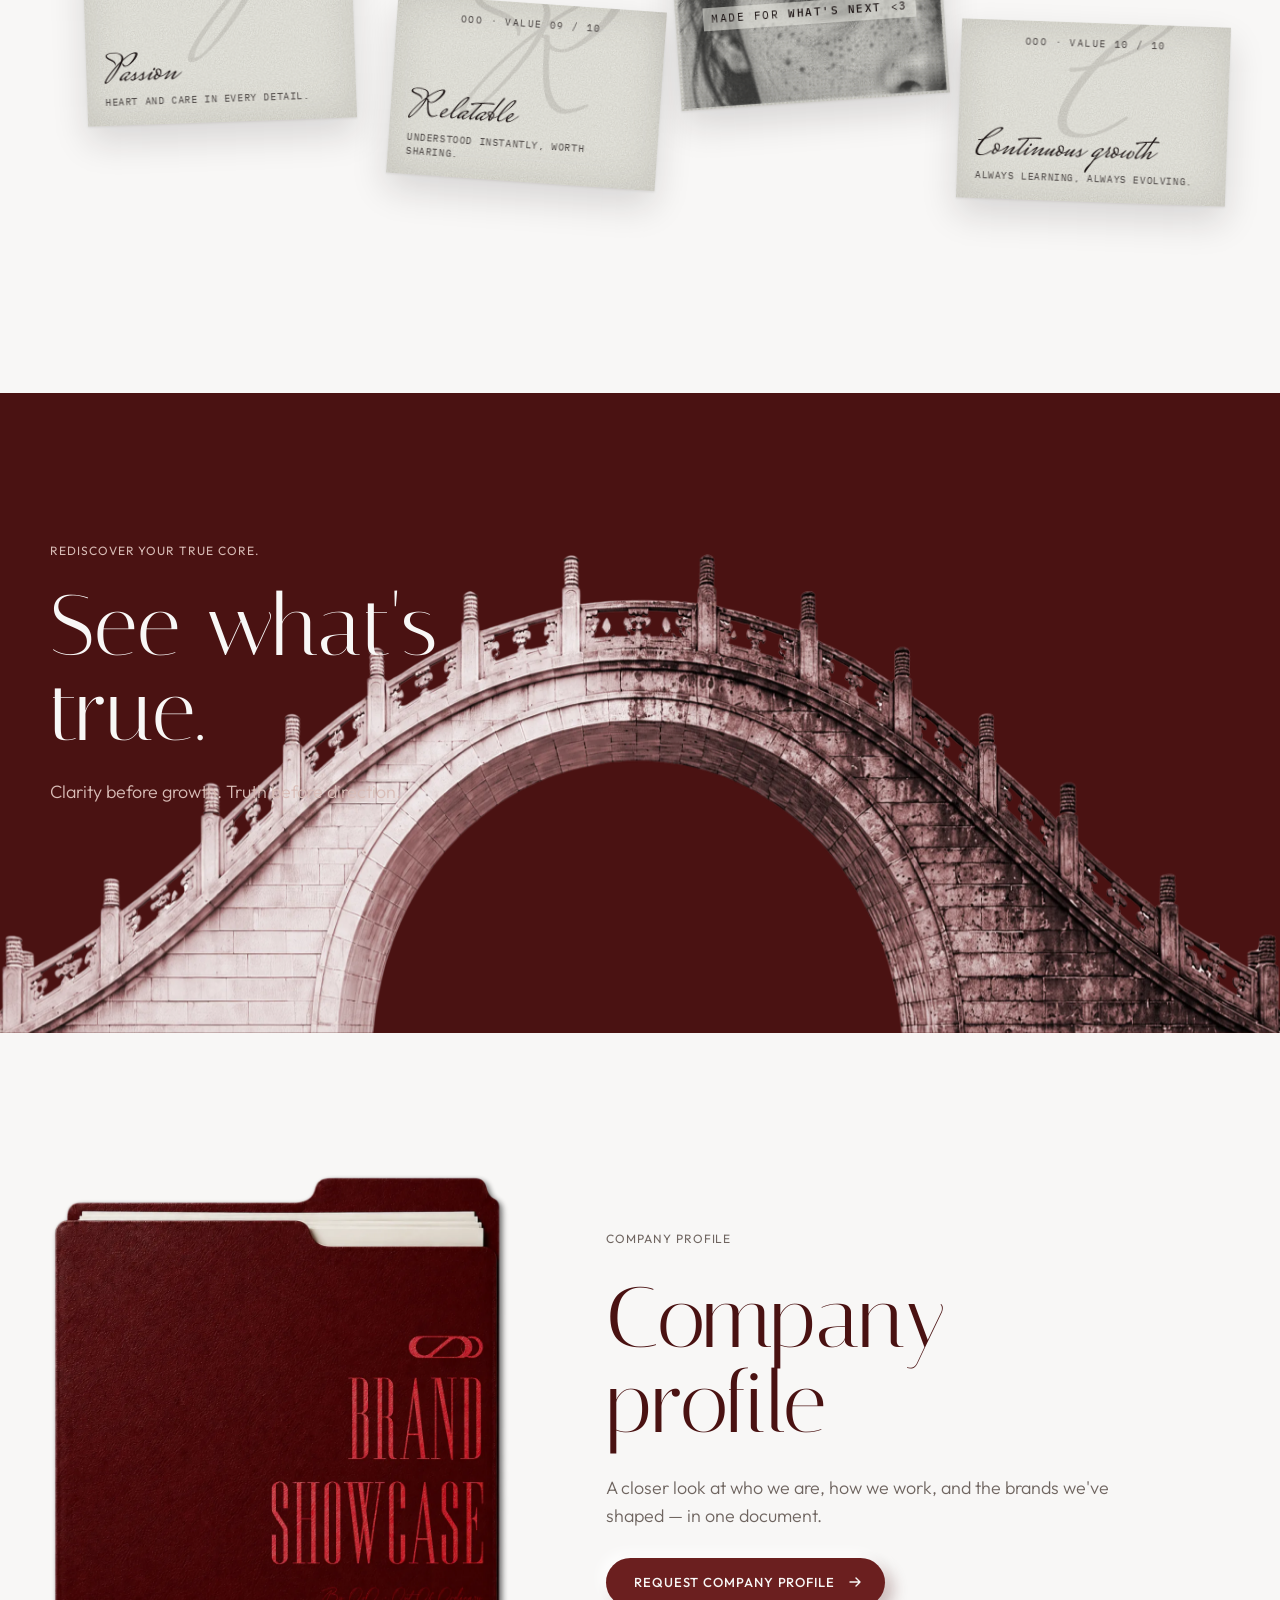
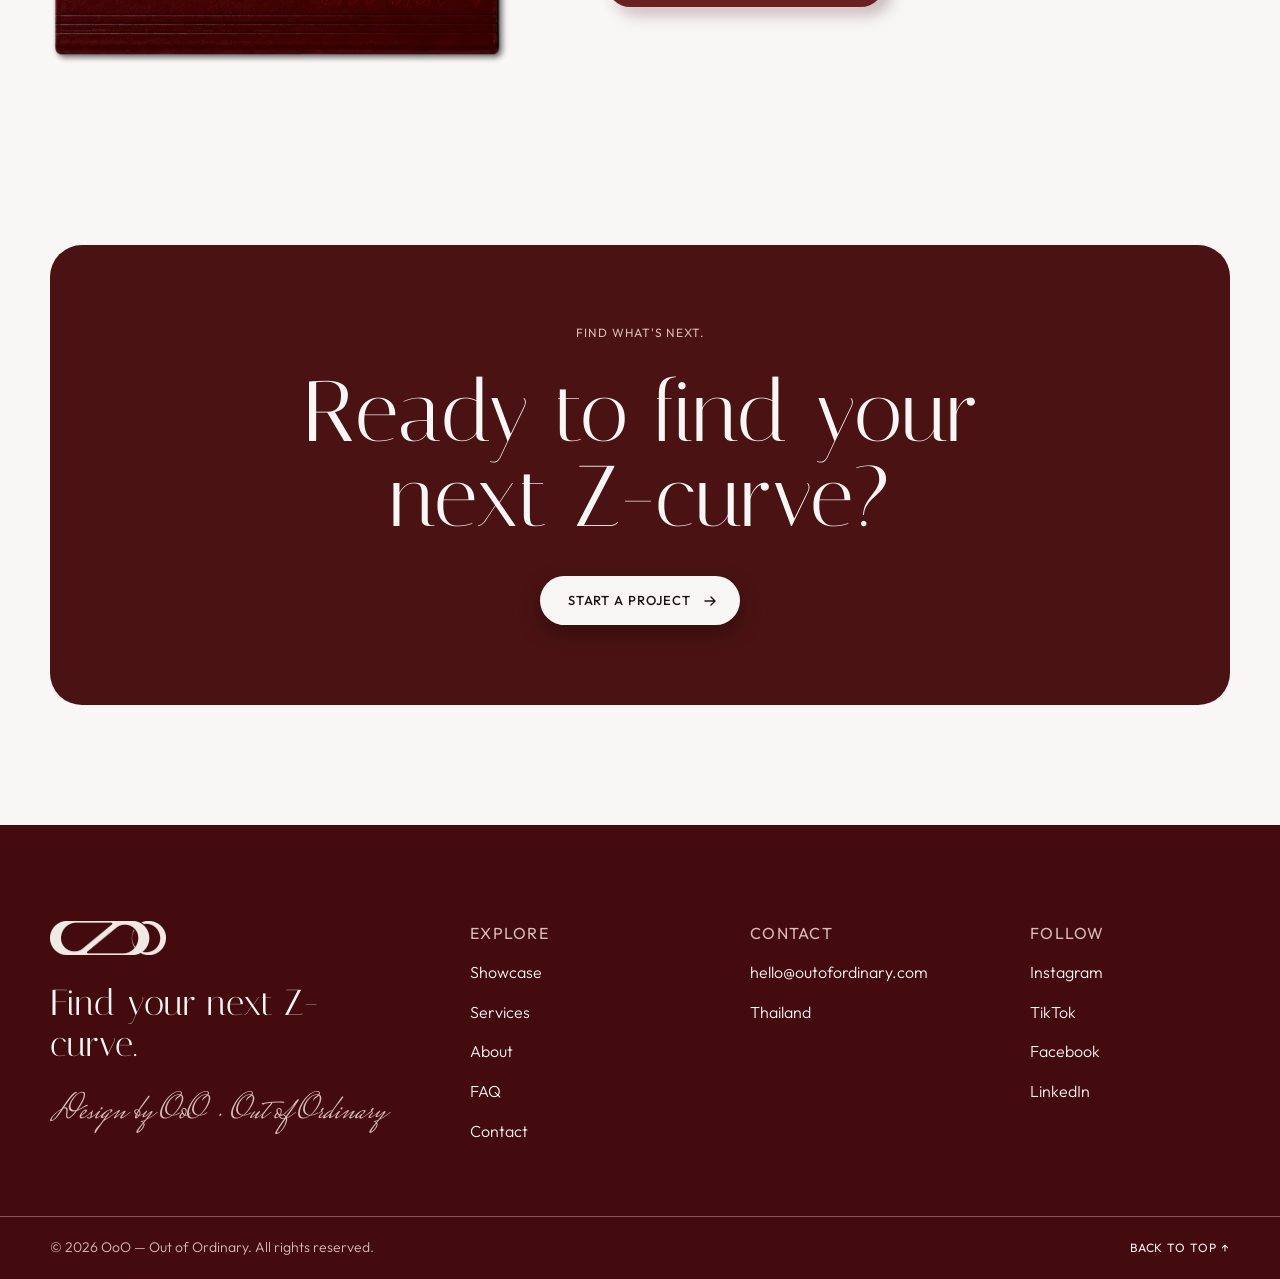
==== commit 7b0781b0: "About values: halftone photo cards generated in Figma (GPT image 2.5) Co-Authored-By: Claude Opus 5." ====
--- a/about.html
+++ b/about.html
@@ -143,7 +143,7 @@
           </li>
           <li class="vcard vcard--photo" data-reveal="drop" style="--x:6%;--y:350px;--rot:2deg;--rot-from:6deg;--d:0.28s;--f:7.8s" aria-hidden="true">
             <div class="vcard__in">
-              <img src="assets/img/home/zip-leather.webp" alt="" loading="lazy">
+              <img src="assets/img/about/value-hands-zip.webp" alt="" loading="lazy">
               <p class="vcard__mono vcard__mono--mid">Two generations. <b>One zip.</b></p>
             </div>
           </li>
@@ -189,7 +189,7 @@
           </li>
           <li class="vcard vcard--photo" data-reveal="drop" style="--x:53%;--y:700px;--rot:-4deg;--rot-from:-12deg;--d:0.20s;--f:7.6s" aria-hidden="true">
             <div class="vcard__in">
-              <img src="assets/img/painting-artist.webp" alt="" loading="lazy">
+              <img src="assets/img/about/value-eye.webp" alt="" loading="lazy">
               <p class="vcard__mono vcard__mono--mid">Made for <b>what's next</b> &lt;3</p>
             </div>
           </li>
--- a/assets/css/about.css
+++ b/assets/css/about.css
@@ -55,7 +55,7 @@
 .vcard:hover .vcard__in { scale: 1.04; box-shadow: 0 2px 4px rgba(27, 19, 19, .08), 0 28px 50px rgba(27, 19, 19, .2), inset 0 0 40px rgba(110, 104, 92, .18); }
 .vcard__mono { position: relative; z-index: 1; font: 400 10px/1.4 "IBM Plex Mono", ui-monospace, monospace; letter-spacing: .14em; text-transform: uppercase; text-align: center; color: rgba(27, 19, 19, .72); }
 .vcard__mono b { font-weight: 500; color: var(--ink); }
-.vcard__desc { text-align: left; letter-spacing: .06em; overflow-wrap: anywhere; }
+.vcard__desc { text-align: left; letter-spacing: .06em; max-width: 100%; overflow-wrap: anywhere; white-space: normal; }
 .vcard__ghost {
   position: absolute; left: 50%; top: 46%; translate: -50% -50%;
   font: 400 clamp(150px, 13vw, 210px)/1 var(--f-script); color: rgba(27, 19, 19, .1);
@@ -64,7 +64,7 @@
 .vcard__name { position: relative; z-index: 1; margin-top: auto; font: 400 clamp(34px, 3vw, 46px)/1.05 var(--f-script); color: var(--ink); text-wrap: balance; }
 /* photo cards: halftone black-and-white print */
 .vcard--photo .vcard__in { padding: 0; justify-content: center; background: #e9e9e2; }
-.vcard--photo img { position: absolute; inset: 0; width: 100%; height: 100%; object-fit: cover; filter: grayscale(1) contrast(1.15) brightness(1.3); mix-blend-mode: multiply; opacity: .9; }
+.vcard--photo img { position: absolute; inset: 0; width: 100%; height: 100%; object-fit: cover; filter: grayscale(1) contrast(1.05); mix-blend-mode: multiply; opacity: .92; }
 .vcard--photo .vcard__in::before {
   content: ""; position: absolute; inset: 0; z-index: 0; pointer-events: none; mix-blend-mode: screen; opacity: .35;
   background: radial-gradient(circle, transparent 0 1px, #fff 1.4px) 0 0 / 4px 4px;
